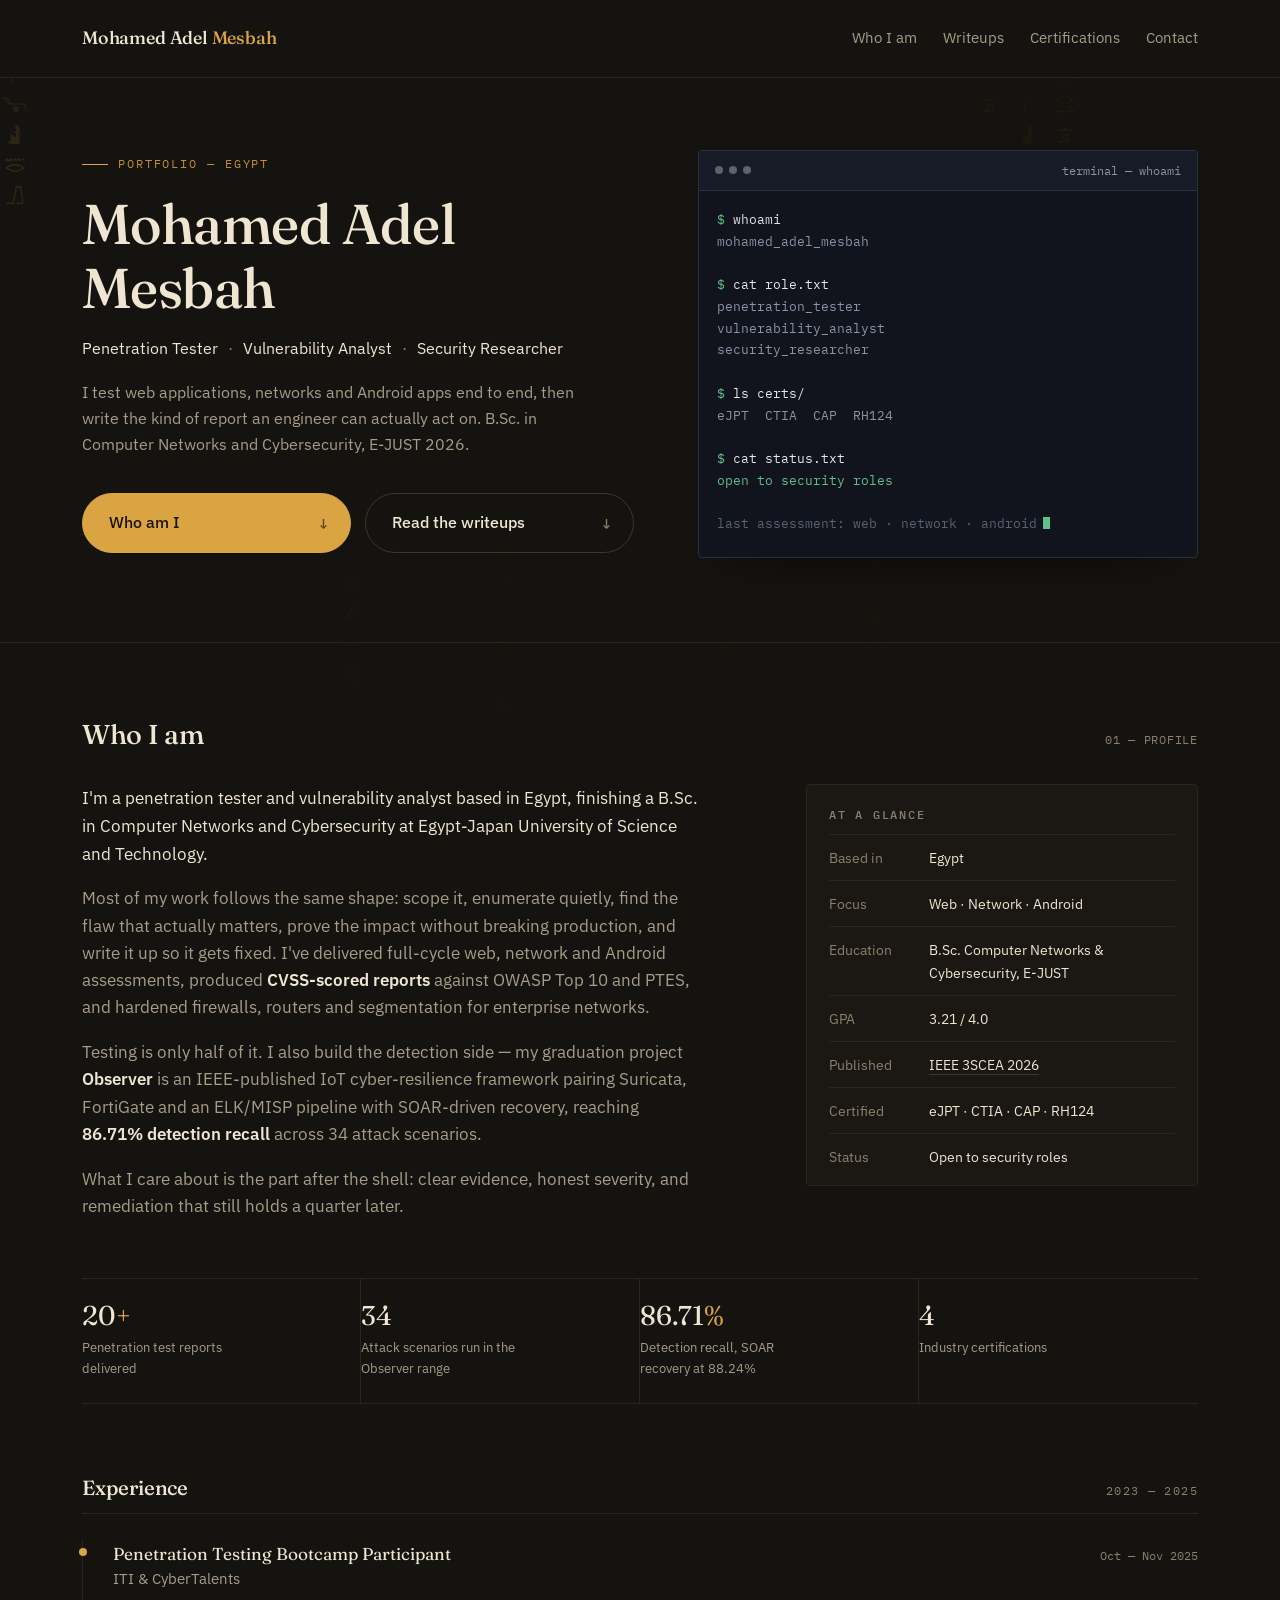
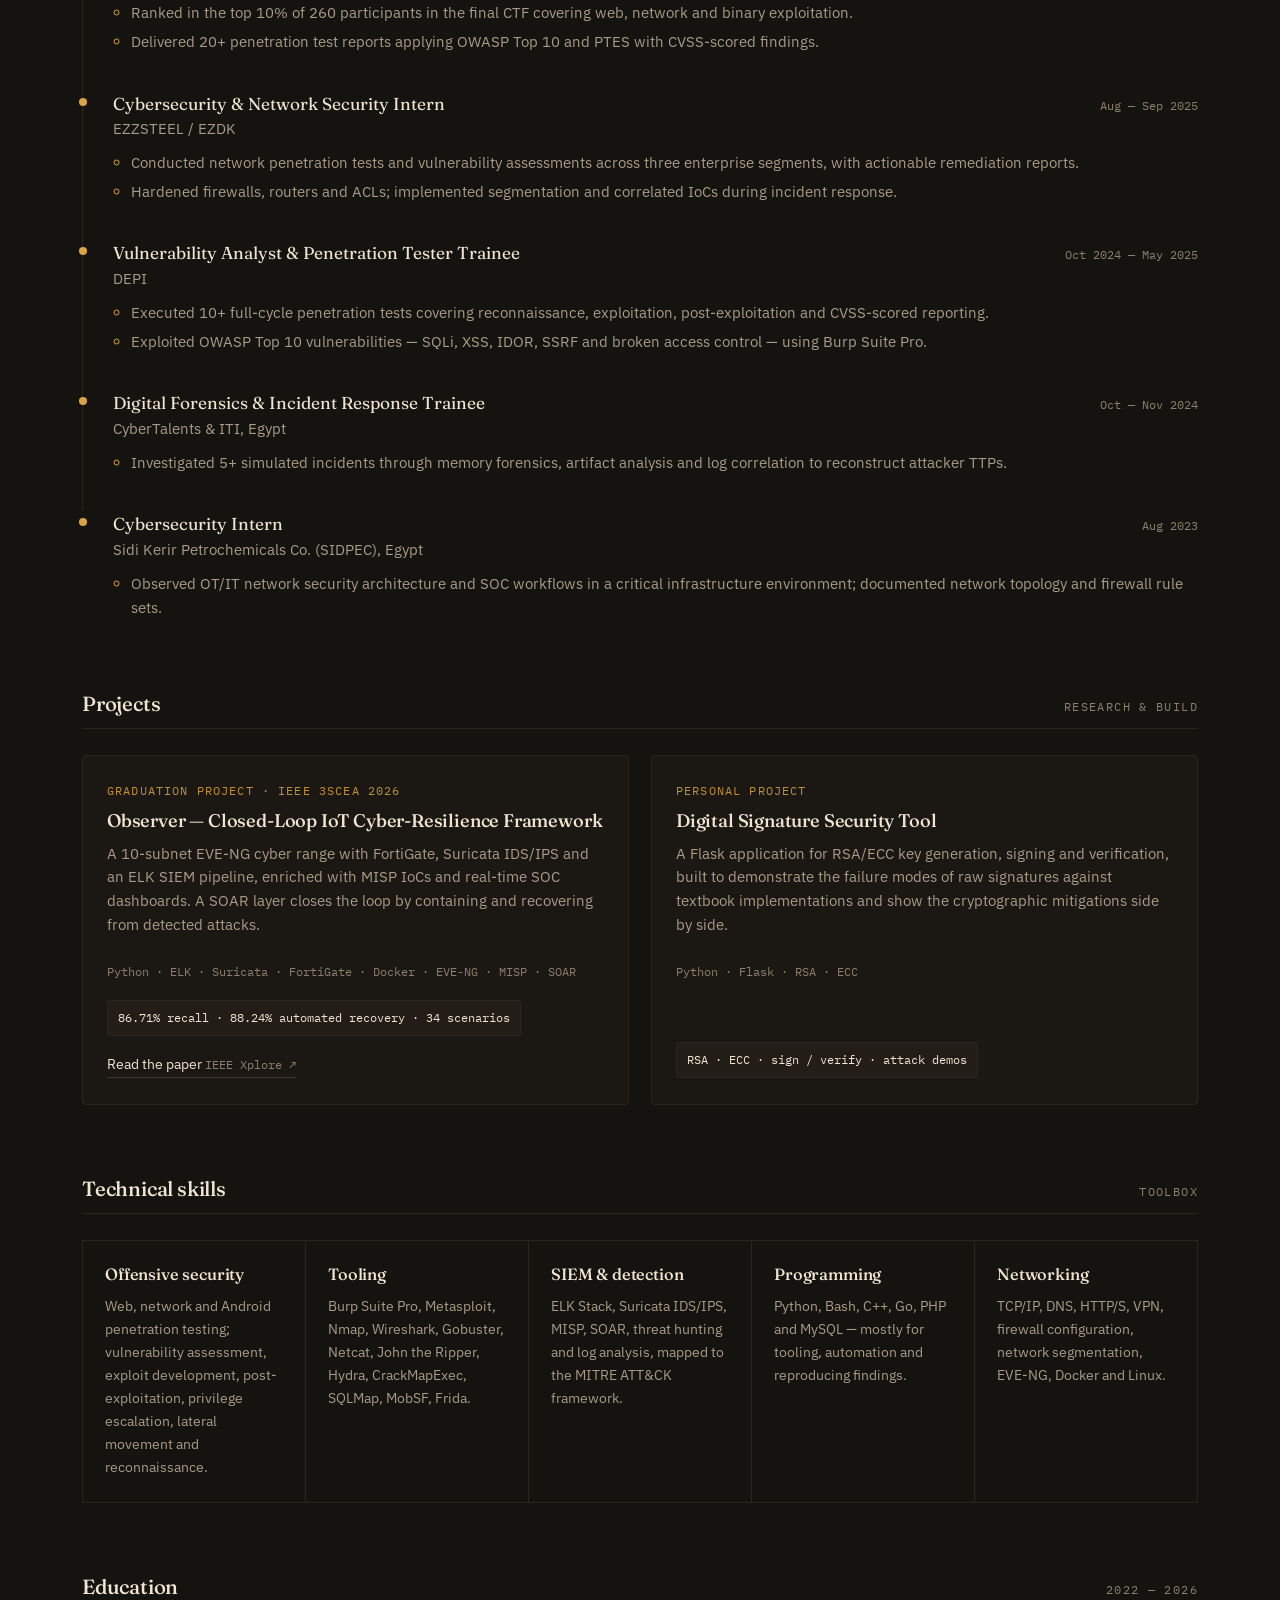
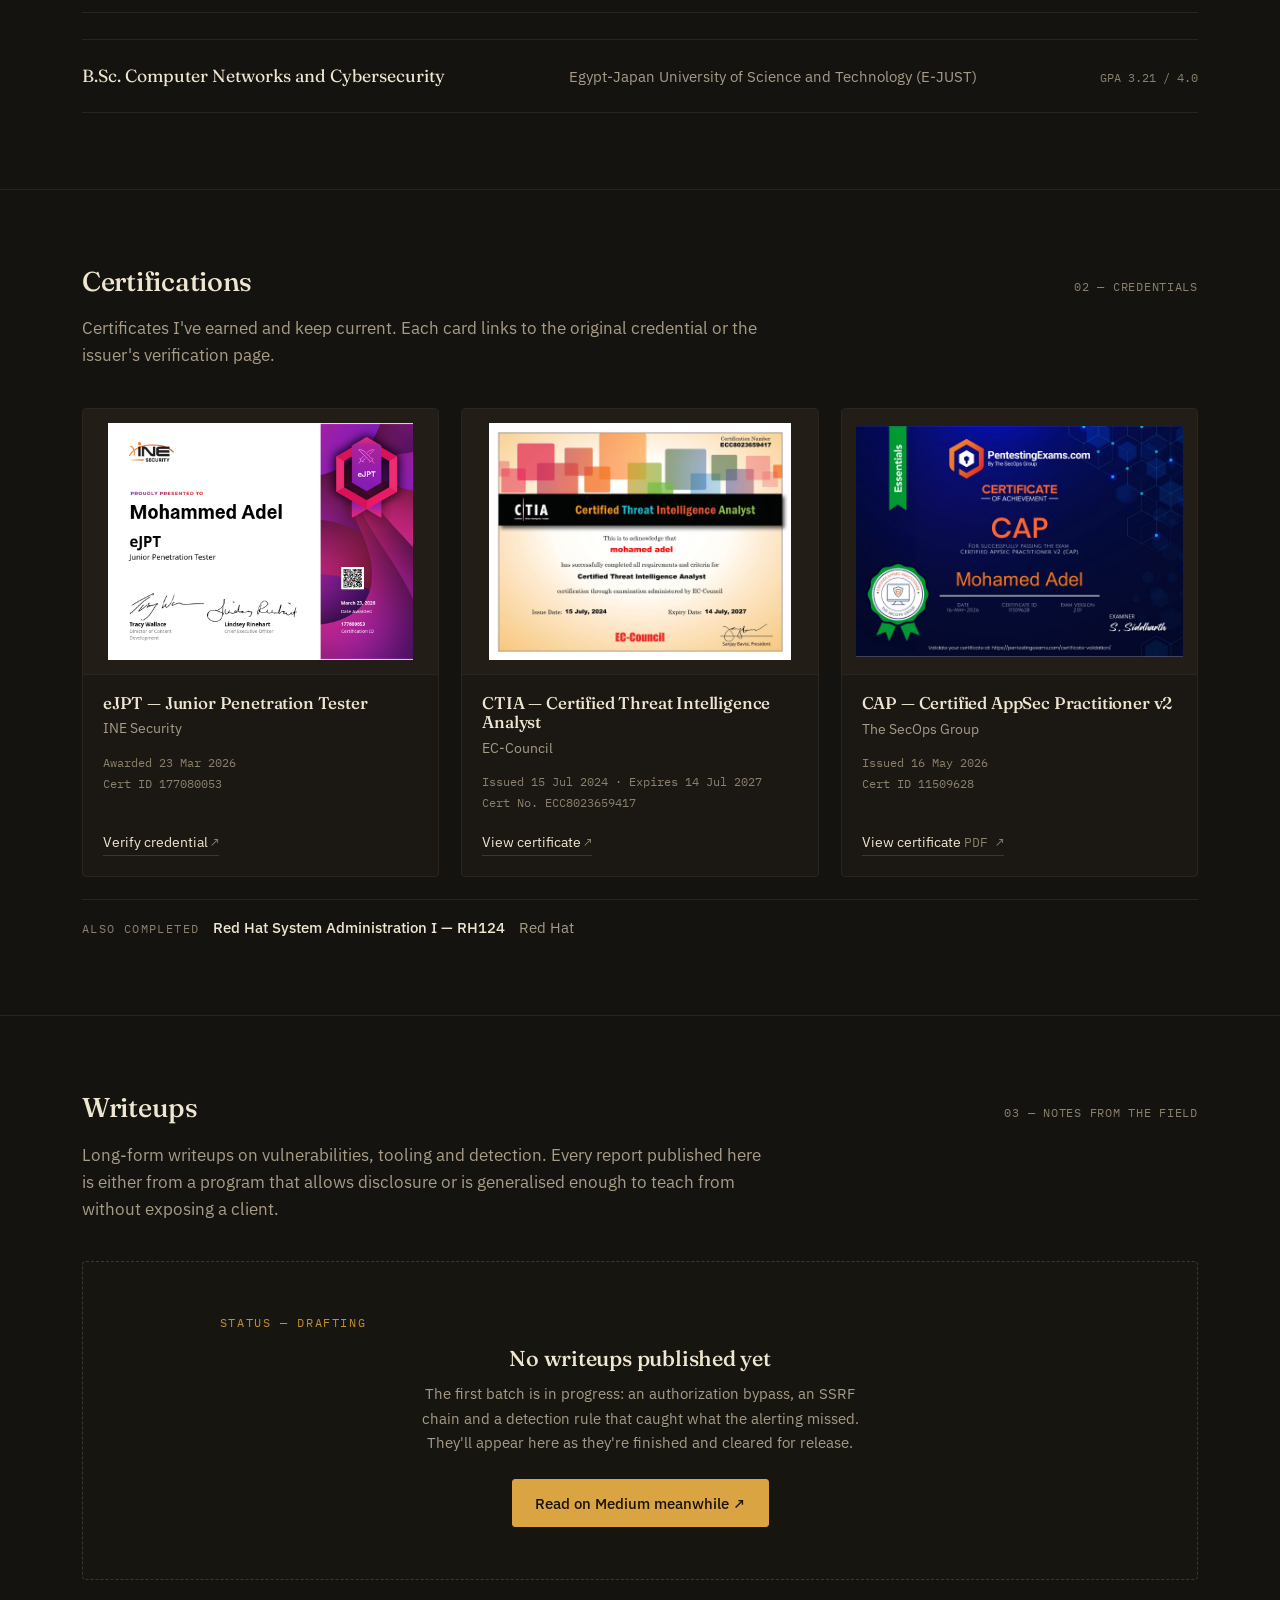
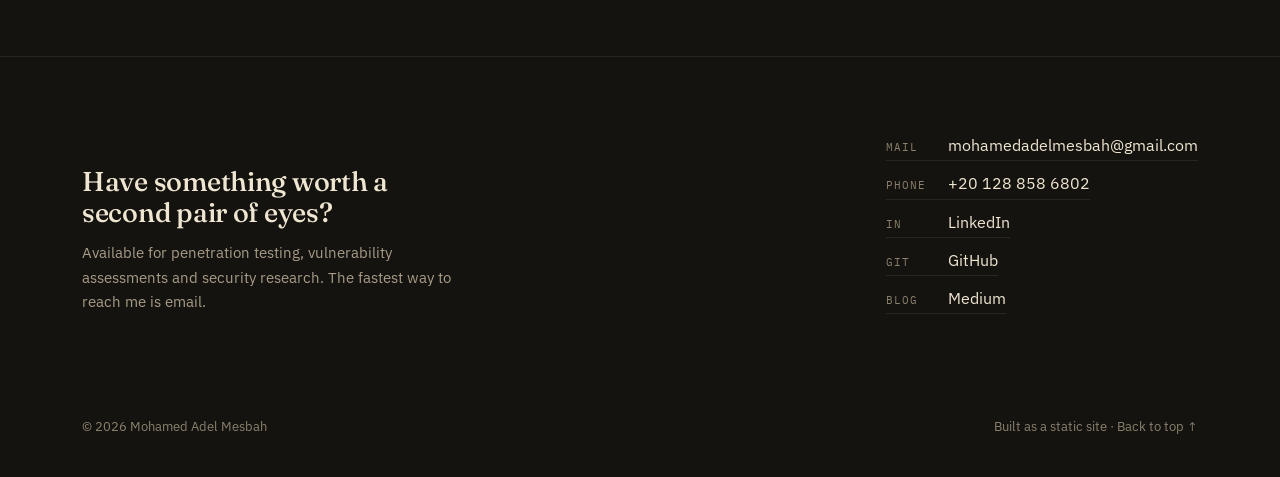
==== index.html @ aa02e03d "Switch site to the dark hieroglyph palette" ====
<!DOCTYPE html>
<html lang="en">
<head>
<meta charset="UTF-8">
<meta name="viewport" content="width=device-width, initial-scale=1.0">
<title>Mohamed Adel Mesbah — Penetration Tester &amp; Security Researcher</title>
<meta name="description" content="Mohamed Adel Mesbah — penetration tester, vulnerability analyst and security researcher. Web, network and Android security assessments, plus published writeups.">
<link rel="canonical" href="https://mohamed-adel-mohamed.github.io/">

<meta property="og:type" content="website">
<meta property="og:title" content="Mohamed Adel Mesbah — Penetration Tester &amp; Security Researcher">
<meta property="og:description" content="Full-cycle web, network and Android penetration testing. IEEE-published security research. eJPT, CTIA, CAP certified.">
<meta property="og:url" content="https://mohamed-adel-mohamed.github.io/">
<meta name="twitter:card" content="summary">
<meta name="theme-color" content="#15130f">

<link rel="icon" href="data:image/svg+xml,%3Csvg xmlns='http://www.w3.org/2000/svg' viewBox='0 0 64 64'%3E%3Crect width='64' height='64' rx='14' fill='%2311141c'/%3E%3Ctext x='32' y='45' font-family='Georgia,serif' font-size='34' fill='%23b5791a' text-anchor='middle'%3EM%3C/text%3E%3C/svg%3E">

<link rel="preconnect" href="https://fonts.googleapis.com">
<link rel="preconnect" href="https://fonts.gstatic.com" crossorigin>
<link href="https://fonts.googleapis.com/css2?family=Fraunces:ital,opsz,wght@0,9..144,400;0,9..144,500;0,9..144,600;1,9..144,500&family=IBM+Plex+Sans:wght@400;500;600&family=IBM+Plex+Mono:wght@400;500&display=swap" rel="stylesheet">
<style>
  :root{
    color-scheme:dark;
    --ink:#15130f;
    --panel:#1b1813;
    --panel-raised:#221e17;
    --line:#2a261f;
    --line-strong:#3d372c;
    --text:#efe6d2;
    --text-muted:#a79c88;
    --text-faint:#8a806d;
    --signal:#d9a441;
    --signal-dim:#c08f2e;
    --add:#5fbf8a;
    --remove:#d9706b;

    /* the terminal panel stays a slightly bluer "evidence" console */
    --code-bg:#11141c;
    --code-raised:#171b26;
    --code-line:#2a3041;
    --code-text:#e4e6ec;
    --code-muted:#8b93a7;
    --code-faint:#5b6273;
    --code-add:#5fbf8a;
    --code-remove:#d9706b;

    --maxw:1180px;
    --measure:68ch;

    /* hieroglyph rain — dark settings */
    --rain-color:#d9a441;
    --rain-opacity:.16;
  }

  *{box-sizing:border-box;}
  html{scroll-behavior:smooth;}
  body{
    margin:0;
    background:var(--ink);
    color:var(--text);
    font-family:'IBM Plex Sans', -apple-system, sans-serif;
    font-size:17px;
    line-height:1.6;
    -webkit-font-smoothing:antialiased;
  }

  h1,h2,h3,h4{
    font-family:'Fraunces', Georgia, serif;
    font-weight:500;
    line-height:1.15;
    margin:0;
    letter-spacing:-0.01em;
  }

  a{ color:inherit; text-decoration:none; }
  code, .mono{ font-family:'IBM Plex Mono', monospace; }

  ::selection{ background:var(--signal); color:#15130f; }

  :focus-visible{
    outline:2px solid var(--signal);
    outline-offset:3px;
    border-radius:2px;
  }

  .wrap{
    max-width:var(--maxw);
    margin:0 auto;
    padding:0 32px;
  }

  .skip{
    position:absolute; left:-9999px; top:0; z-index:100;
    background:var(--text); color:var(--ink);
    padding:10px 16px; border-radius:0 0 3px 0; font-size:.9rem;
  }
  .skip:focus{ left:0; }

  @media (max-width:640px){
    .wrap{ padding:0 20px; }
    body{ font-size:16px; }
  }

  /* ---------- hieroglyph rain ---------- */
  #hiero-rain{
    position:fixed;
    inset:0;
    width:100%;
    height:100%;
    z-index:0;
    pointer-events:none;
    opacity:var(--rain-opacity);
    /* quiet where the text sits, stronger toward the edges, soft fade top and bottom */
    -webkit-mask-image:
      linear-gradient(90deg,#000 0,rgba(0,0,0,.55) 12%,rgba(0,0,0,.12) 30%,rgba(0,0,0,.12) 70%,rgba(0,0,0,.55) 88%,#000 100%),
      linear-gradient(180deg,transparent 0,#000 14%,#000 86%,transparent 100%);
    -webkit-mask-composite:source-in;
    mask-composite:intersect;
    mask-image:
      linear-gradient(90deg,#000 0,rgba(0,0,0,.55) 12%,rgba(0,0,0,.12) 30%,rgba(0,0,0,.12) 70%,rgba(0,0,0,.55) 88%,#000 100%),
      linear-gradient(180deg,transparent 0,#000 14%,#000 86%,transparent 100%);
  }
  main, footer{ position:relative; z-index:1; }

  @media (max-width:720px){
    #hiero-rain{
      -webkit-mask-image:
        linear-gradient(90deg,#000 0,rgba(0,0,0,.5) 10%,rgba(0,0,0,.08) 24%,rgba(0,0,0,.08) 76%,rgba(0,0,0,.5) 90%,#000 100%),
        linear-gradient(180deg,transparent 0,#000 16%,#000 84%,transparent 100%);
      mask-image:
        linear-gradient(90deg,#000 0,rgba(0,0,0,.5) 10%,rgba(0,0,0,.08) 24%,rgba(0,0,0,.08) 76%,rgba(0,0,0,.5) 90%,#000 100%),
        linear-gradient(180deg,transparent 0,#000 16%,#000 84%,transparent 100%);
    }
  }

  /* ---------- header ---------- */
  header{
    padding:24px 0;
    border-bottom:1px solid var(--line);
    position:sticky;
    top:0;
    z-index:40;
    background:var(--ink);
  }
  header .wrap{
    display:flex;
    align-items:center;
    justify-content:space-between;
    gap:24px;
  }
  .wordmark{
    font-family:'Fraunces', serif;
    font-weight:500;
    font-size:1.12rem;
    letter-spacing:-0.01em;
  }
  .wordmark span{ color:var(--signal); }
  nav{ display:flex; gap:26px; }
  nav a{
    font-size:0.93rem;
    color:var(--text-muted);
    transition:color .15s ease;
  }
  nav a:hover{ color:var(--text); }

  .nav-toggle{ display:none; }
  @media (max-width:720px){
    nav{
      position:fixed; inset:0 0 0 auto; width:min(78vw,300px);
      background:var(--panel); border-left:1px solid var(--line);
      flex-direction:column; padding:88px 28px 28px;
      transform:translateX(100%); transition:transform .25s ease;
      z-index:20;
    }
    nav.open{ transform:translateX(0); }
    nav a{ font-size:1.05rem; color:var(--text); padding:10px 0; border-bottom:1px solid var(--line); }
    .nav-toggle{
      display:flex; flex-direction:column; gap:5px; width:26px; z-index:30;
      background:none; border:none; cursor:pointer; padding:8px;
    }
    .nav-toggle span{ height:2px; background:var(--text); border-radius:1px; }
  }

  /* ---------- hero ---------- */
  .hero{
    padding:72px 0 84px;
    border-bottom:1px solid var(--line);
    position:relative;
  }
  .hero .wrap{
    position:relative;
    z-index:1;
    display:grid;
    grid-template-columns:1.05fr .95fr;
    gap:64px;
    align-items:center;
  }
  @media (max-width:880px){
    .hero .wrap{ grid-template-columns:1fr; gap:48px; }
    .hero{ padding:48px 0 56px; }
  }

  .eyebrow{
    font-family:'IBM Plex Mono', monospace;
    font-size:0.74rem;
    letter-spacing:0.16em;
    text-transform:uppercase;
    color:var(--signal-dim);
    margin:0 0 18px;
    display:flex;
    align-items:center;
    gap:10px;
  }
  .eyebrow::before{
    content:"";
    width:26px; height:1px;
    background:var(--signal);
    display:inline-block;
  }

  .hero h1{
    font-size:clamp(2.3rem, 4.6vw, 3.5rem);
    max-width:15ch;
    margin-bottom:14px;
  }
  .hero .role{
    font-size:1.02rem;
    color:var(--text);
    margin:0 0 18px;
    max-width:62ch;
  }
  .hero .role span{ color:var(--text-faint); padding:0 6px; }
  .hero p.lede{
    color:var(--text-muted);
    font-size:1.02rem;
    max-width:50ch;
    margin:0;
  }

  /* ---------- the two big choices ---------- */
  .choices{
    display:grid;
    grid-template-columns:1fr 1fr;
    gap:14px;
    margin-top:36px;
    max-width:620px;
  }
  .pill{
    display:flex;
    align-items:center;
    justify-content:space-between;
    gap:14px;
    padding:16px 22px 16px 26px;
    border-radius:999px;
    border:1px solid var(--line-strong);
    background:transparent;
    font-size:1rem;
    font-weight:500;
    color:var(--text);
    transition:transform .18s ease, background .18s ease, border-color .18s ease, box-shadow .18s ease;
  }
  .pill .arrow{
    font-family:'IBM Plex Mono', monospace;
    font-size:0.95rem;
    color:var(--text-faint);
    transition:transform .18s ease, color .18s ease;
  }
  .pill:hover{
    transform:translateY(-2px);
    border-color:var(--text-faint);
    background:var(--panel);
    box-shadow:0 6px 18px -12px rgba(0,0,0,.65);
  }
  .pill:hover .arrow{ transform:translateX(3px); color:var(--text); }
  .pill-primary{
    background:var(--signal);
    border-color:var(--signal);
    color:#1a1203;
  }
  .pill-primary .arrow{ color:rgba(26,18,3,.65); }
  .pill-primary:hover{ background:#e3b45c; border-color:#e3b45c; }
  .pill-primary:hover .arrow{ color:#1a1203; }

  @media (max-width:560px){
    .choices{ grid-template-columns:1fr; }
    .pill{ padding:15px 20px 15px 24px; font-size:.97rem; }
  }

  /* ---------- request/response panel ---------- */
  .panel{
    background:var(--code-bg);
    border:1px solid var(--code-line);
    border-radius:4px;
    overflow:hidden;
    box-shadow:0 24px 48px -34px rgba(0,0,0,.75);
  }
  .panel-head{
    display:flex;
    align-items:center;
    justify-content:space-between;
    padding:10px 16px;
    border-bottom:1px solid var(--code-line);
    background:var(--code-raised);
  }
  .panel-head .dots{ display:flex; gap:6px; }
  .panel-head .dots i{
    width:8px; height:8px; border-radius:50%;
    background:var(--code-faint); display:block;
  }
  .panel-head .tag{
    font-family:'IBM Plex Mono', monospace;
    font-size:0.75rem;
    color:var(--code-muted);
  }
  .panel pre{
    margin:0;
    padding:18px 18px 22px;
    font-family:'IBM Plex Mono', monospace;
    font-size:0.8rem;
    line-height:1.7;
    overflow-x:auto;
    color:var(--code-muted);
  }
  .panel pre .hl{ color:var(--code-text); }
  .panel pre .add{ color:var(--code-add); }
  .panel pre .prompt{ color:var(--code-add); }
  .panel pre .muted{ color:var(--code-faint); }

  @media (prefers-reduced-motion:no-preference){
    .panel pre::after{
      content:"";
      display:inline-block;
      width:7px; height:12px;
      margin-left:6px;
      vertical-align:-1px;
      background:var(--code-add);
      animation:blink 1.2s steps(2,start) infinite;
    }
    @keyframes blink{ to{ opacity:0; } }
  }

  /* ---------- section shell ---------- */
  section{ padding:76px 0; border-bottom:1px solid var(--line); scroll-margin-top:76px; }
  section:last-of-type{ border-bottom:none; }
  .section-head{
    display:flex; align-items:baseline; justify-content:space-between;
    gap:20px; margin-bottom:34px; flex-wrap:wrap;
  }
  .section-head h2{ font-size:1.7rem; }
  .section-head .count{
    font-family:'IBM Plex Mono', monospace;
    color:var(--text-faint);
    font-size:0.78rem;
    letter-spacing:0.06em;
    text-transform:uppercase;
  }

  p.intro{
    color:var(--text-muted);
    max-width:var(--measure);
    margin:-16px 0 38px;
  }

  /* ---------- stats ---------- */
  .stats{
    display:grid;
    grid-template-columns:repeat(4,1fr);
    border-top:1px solid var(--line);
    border-bottom:1px solid var(--line);
    margin:40px 0 0;
  }
  .stat{
    padding:22px 20px 24px 0;
    border-right:1px solid var(--line);
  }
  .stat:last-child{ border-right:none; }
  .stat .n{
    display:block;
    font-family:'Fraunces', serif;
    font-size:1.7rem;
    line-height:1.1;
    color:var(--text);
  }
  .stat .n em{ font-style:normal; color:var(--signal); }
  .stat .l{
    display:block;
    margin-top:6px;
    font-size:0.82rem;
    color:var(--text-muted);
    max-width:20ch;
  }
  @media (max-width:760px){
    .stats{ grid-template-columns:1fr 1fr; }
    .stat{ padding-right:16px; }
    .stat:nth-child(2){ border-right:none; }
    .stat:nth-child(1), .stat:nth-child(2){ border-bottom:1px solid var(--line); }
  }

  /* ---------- about ---------- */
  .about-grid{
    display:grid;
    grid-template-columns:1.45fr .85fr;
    gap:56px;
    align-items:start;
  }
  @media (max-width:900px){
    .about-grid{ grid-template-columns:1fr; gap:40px; }
  }
  .prose p{
    color:var(--text-muted);
    margin:0 0 18px;
    max-width:62ch;
  }
  .prose p:first-child{
    color:var(--text);
    font-size:1.08rem;
  }
  .prose strong{ color:var(--text); font-weight:600; }

  .facts{
    background:var(--panel);
    border:1px solid var(--line);
    border-radius:4px;
    padding:6px 22px;
  }
  .facts h3{
    font-size:0.78rem;
    font-family:'IBM Plex Mono', monospace;
    letter-spacing:0.14em;
    text-transform:uppercase;
    color:var(--text-faint);
    padding:16px 0 12px;
    border-bottom:1px solid var(--line);
  }
  .facts dl{ margin:0; }
  .facts .row{
    display:grid;
    grid-template-columns:88px 1fr;
    gap:12px;
    padding:11px 0;
    border-bottom:1px solid var(--line);
    font-size:0.9rem;
  }
  .facts .row:last-child{ border-bottom:none; }
  .facts dt{ color:var(--text-faint); }
  .facts dd{ margin:0; color:var(--text); }
  .facts dd a{
    border-bottom:1px solid var(--line-strong);
    transition:color .15s ease, border-color .15s ease;
  }
  .facts dd a:hover{ color:var(--signal-dim); border-color:var(--signal); }

  /* ---------- experience timeline ---------- */
  .block{ margin-top:72px; }
  .block-head{
    display:flex; align-items:baseline; justify-content:space-between;
    gap:16px; margin-bottom:26px; padding-bottom:12px;
    border-bottom:1px solid var(--line);
  }
  .block-head h3{ font-size:1.28rem; }
  .block-head .k{
    font-family:'IBM Plex Mono', monospace;
    font-size:0.72rem;
    letter-spacing:0.12em;
    text-transform:uppercase;
    color:var(--text-faint);
  }

  .timeline{ list-style:none; margin:0; padding:0; }
  .timeline > li{
    position:relative;
    padding:0 0 30px 30px;
    border-left:1px solid var(--line);
  }
  .timeline > li::before{
    content:"";
    position:absolute;
    left:-4.5px; top:8px;
    width:8px; height:8px;
    border-radius:50%;
    background:var(--signal);
  }
  .timeline > li:last-child{ padding-bottom:0; border-left-color:transparent; }

  .job-top{
    display:flex; flex-wrap:wrap; align-items:baseline;
    justify-content:space-between; gap:4px 18px;
  }
  .job-role{
    font-family:'Fraunces', serif;
    font-size:1.08rem;
    color:var(--text);
  }
  .job-org{ color:var(--text-muted); font-size:0.94rem; }
  .job-date{
    font-family:'IBM Plex Mono', monospace;
    font-size:0.76rem;
    color:var(--text-faint);
    white-space:nowrap;
  }
  .job ul{
    margin:10px 0 0;
    padding-left:18px;
    color:var(--text-muted);
    font-size:0.94rem;
  }
  .job ul li{ margin-bottom:5px; }
  .job ul li::marker{ color:var(--signal); }

  /* ---------- projects ---------- */
  .projects{
    display:grid;
    grid-template-columns:1fr 1fr;
    gap:22px;
  }
  @media (max-width:800px){ .projects{ grid-template-columns:1fr; } }
  .project{
    background:var(--panel);
    border:1px solid var(--line);
    border-radius:4px;
    padding:26px 24px;
    display:flex;
    flex-direction:column;
    transition:border-color .18s ease, transform .18s ease;
  }
  .project:hover{ border-color:var(--line-strong); transform:translateY(-2px); }
  .project .kicker{
    font-family:'IBM Plex Mono', monospace;
    font-size:0.72rem;
    letter-spacing:0.1em;
    text-transform:uppercase;
    color:var(--signal-dim);
    margin-bottom:10px;
  }
  .project h4{ font-size:1.14rem; margin-bottom:10px; }
  .project p{ color:var(--text-muted); font-size:0.93rem; margin:0 0 14px; }
  .project .metric{
    font-family:'IBM Plex Mono', monospace;
    font-size:0.78rem;
    color:var(--text);
    background:var(--panel-raised);
    border:1px solid var(--line);
    border-radius:2px;
    padding:7px 10px;
    align-self:flex-start;
  }
  .project .stack{
    font-family:'IBM Plex Mono', monospace;
    font-size:0.74rem;
    color:var(--text-faint);
    margin-top:12px;
  }
  .project-foot{
    margin-top:auto;
    padding-top:18px;
    display:flex;
    flex-direction:column;
    align-items:flex-start;
  }
  .project-link{
    align-self:flex-start;
    margin-top:16px;
    font-size:0.9rem;
    color:var(--text);
    border-bottom:1px solid var(--line-strong);
    padding-bottom:2px;
    transition:color .15s ease, border-color .15s ease;
  }
  .project-link .mono{ font-size:0.78rem; color:var(--text-faint); }
  .project-link:hover{ color:var(--signal-dim); border-color:var(--signal); }

  /* ---------- skills ---------- */
  .focus-grid{
    display:grid;
    grid-template-columns:repeat(auto-fit,minmax(220px,1fr));
    gap:1px;
    background:var(--line);
    border:1px solid var(--line);
  }
  .focus-item{
    background:var(--ink);
    padding:24px 22px;
  }
  .focus-item h4{
    font-size:1.02rem;
    margin-bottom:10px;
  }
  .focus-item p{
    color:var(--text-muted);
    font-size:0.9rem;
    margin:0;
  }

  /* ---------- education strip ---------- */
  .edu{
    display:flex;
    flex-wrap:wrap;
    align-items:baseline;
    justify-content:space-between;
    gap:8px 24px;
    padding:22px 0;
    border-top:1px solid var(--line);
    border-bottom:1px solid var(--line);
  }
  .edu .deg{ font-family:'Fraunces', serif; font-size:1.1rem; }
  .edu .school{ color:var(--text-muted); font-size:0.95rem; }
  .edu .meta{
    font-family:'IBM Plex Mono', monospace;
    font-size:0.78rem;
    color:var(--text-faint);
  }

  /* ---------- certifications ---------- */
  .cert-grid{
    display:grid;
    grid-template-columns:repeat(auto-fit,minmax(268px,1fr));
    gap:22px;
  }
  .cert{
    display:flex;
    flex-direction:column;
    background:var(--panel);
    border:1px solid var(--line);
    border-radius:4px;
    overflow:hidden;
    transition:border-color .18s ease, transform .18s ease, box-shadow .18s ease;
  }
  .cert:hover{
    border-color:var(--line-strong);
    transform:translateY(-2px);
    box-shadow:0 18px 30px -26px rgba(0,0,0,.65);
  }
  .cert .thumb{
    display:block;
    background:var(--panel-raised);
    border-bottom:1px solid var(--line);
    padding:14px;
    aspect-ratio:4/3;
    overflow:hidden;
  }
  .cert .thumb img{
    width:100%;
    height:100%;
    object-fit:contain;
    display:block;
    transition:transform .35s ease;
  }
  .cert:hover .thumb img{ transform:scale(1.015); }
  .cert .body{
    padding:18px 20px 20px;
    display:flex;
    flex-direction:column;
    flex:1;
  }
  .cert h4{ font-size:1.06rem; margin-bottom:4px; }
  .cert .issuer{ color:var(--text-muted); font-size:0.9rem; }
  .cert .cert-meta{
    font-family:'IBM Plex Mono', monospace;
    font-size:0.74rem;
    color:var(--text-faint);
    margin:12px 0 16px;
    line-height:1.8;
  }
  .cert .cert-link{
    margin-top:auto;
    align-self:flex-start;
    font-size:0.9rem;
    color:var(--text);
    border-bottom:1px solid var(--line-strong);
    padding-bottom:2px;
    transition:color .15s ease, border-color .15s ease;
  }
  .cert .cert-link:hover{ color:var(--signal-dim); border-color:var(--signal); }
  .cert .cert-link .mono{ color:var(--text-faint); font-size:.82rem; }

  .also{
    display:flex;
    flex-wrap:wrap;
    align-items:baseline;
    gap:6px 14px;
    margin-top:22px;
    padding:16px 0 0;
    border-top:1px solid var(--line);
    color:var(--text-muted);
    font-size:0.92rem;
  }
  .also .k{
    font-family:'IBM Plex Mono', monospace;
    font-size:0.72rem;
    letter-spacing:0.12em;
    text-transform:uppercase;
    color:var(--text-faint);
  }
  .also strong{ color:var(--text); font-weight:500; }

  /* ---------- writeups ---------- */
  .empty{
    border:1px dashed var(--line-strong);
    border-radius:4px;
    padding:52px 28px;
    text-align:center;
    background:rgba(27,24,19,.5);
  }
  .empty .kicker{
    font-family:'IBM Plex Mono', monospace;
    font-size:0.72rem;
    letter-spacing:0.14em;
    text-transform:uppercase;
    color:var(--signal-dim);
    margin:0 0 14px;
  }
  .empty h3{ font-size:1.35rem; margin-bottom:10px; }
  .empty p{
    color:var(--text-muted);
    max-width:52ch;
    margin:0 auto 24px;
    font-size:0.96rem;
  }

  .btn{
    display:inline-block;
    padding:11px 22px;
    border-radius:3px;
    font-size:0.95rem;
    font-weight:500;
    border:1px solid var(--line);
    transition:border-color .15s ease, background .15s ease, color .15s ease;
  }
  .btn-primary{
    background:var(--signal);
    color:#1a1203;
    border-color:var(--signal);
  }
  .btn-primary:hover{ background:#e3b45c; border-color:#e3b45c; }
  .btn-ghost:hover{ border-color:var(--line-strong); background:var(--panel); }

  /* ---------- contact / footer ---------- */
  .contact .wrap{
    display:flex;
    flex-wrap:wrap;
    justify-content:space-between;
    align-items:flex-end;
    gap:36px;
  }
  .contact h2{ font-size:1.7rem; max-width:18ch; }
  .contact p{
    color:var(--text-muted);
    max-width:44ch;
    margin:12px 0 0;
    font-size:0.96rem;
  }
  .contact-links{
    display:flex; flex-direction:column; gap:10px; align-items:flex-start;
    font-size:0.98rem;
  }
  .contact-links a{
    display:inline-flex;
    align-items:baseline;
    gap:10px;
    border-bottom:1px solid var(--line);
    padding-bottom:2px;
    transition:border-color .15s ease, color .15s ease;
  }
  .contact-links a .mono{
    font-size:0.68rem;
    letter-spacing:0.1em;
    text-transform:uppercase;
    color:var(--text-faint);
    min-width:52px;
  }
  .contact-links a:hover{ border-color:var(--signal); color:var(--signal-dim); }

  footer{
    padding:26px 0 40px;
  }
  footer .wrap{
    display:flex; justify-content:space-between; align-items:center;
    color:var(--text-faint); font-size:0.82rem; flex-wrap:wrap; gap:10px;
  }
  footer a:hover{ color:var(--text-muted); }
</style>
</head>
<body>

<canvas id="hiero-rain" aria-hidden="true"></canvas>

<a class="skip" href="#main">Skip to content</a>

<header>
  <div class="wrap">
    <a href="#top" class="wordmark">Mohamed Adel <span>Mesbah</span></a>
    <nav id="nav">
      <a href="#about">Who I am</a>
      <a href="#writeups">Writeups</a>
      <a href="#certs">Certifications</a>
      <a href="#contact">Contact</a>
    </nav>
    <button class="nav-toggle" id="navToggle" aria-label="Toggle menu" aria-expanded="false" aria-controls="nav">
      <span></span><span></span><span></span>
    </button>
  </div>
</header>

<main id="main">

  <section class="hero" id="top">
    <div class="wrap">
      <div>
        <p class="eyebrow">Portfolio — Egypt</p>
        <h1>Mohamed Adel Mesbah</h1>
        <p class="role">Penetration Tester <span>·</span> Vulnerability Analyst <span>·</span> Security Researcher</p>
        <p class="lede">I test web applications, networks and Android apps end to end, then write the kind of report an engineer can actually act on. B.Sc. in Computer Networks and Cybersecurity, E-JUST 2026.</p>

        <div class="choices">
          <a class="pill pill-primary" href="#about">
            <span>Who am I</span>
            <span class="arrow" aria-hidden="true">↓</span>
          </a>
          <a class="pill" href="#writeups">
            <span>Read the writeups</span>
            <span class="arrow" aria-hidden="true">↓</span>
          </a>
        </div>
      </div>

      <div class="panel" aria-hidden="true">
        <div class="panel-head">
          <div class="dots"><i></i><i></i><i></i></div>
          <span class="tag">terminal — whoami</span>
        </div>
        <pre><span class="prompt">$</span> <span class="hl">whoami</span>
mohamed_adel_mesbah

<span class="prompt">$</span> <span class="hl">cat role.txt</span>
penetration_tester
vulnerability_analyst
security_researcher

<span class="prompt">$</span> <span class="hl">ls certs/</span>
eJPT  CTIA  CAP  RH124

<span class="prompt">$</span> <span class="hl">cat status.txt</span>
<span class="add">open to security roles</span>

<span class="muted">last assessment: web · network · android</span></pre>
      </div>
    </div>
  </section>

  <section id="about">
    <div class="wrap">
      <div class="section-head">
        <h2>Who I am</h2>
        <span class="count">01 — profile</span>
      </div>

      <div class="about-grid">
        <div class="prose">
          <p>I'm a penetration tester and vulnerability analyst based in Egypt, finishing a B.Sc. in Computer Networks and Cybersecurity at Egypt-Japan University of Science and Technology.</p>
          <p>Most of my work follows the same shape: scope it, enumerate quietly, find the flaw that actually matters, prove the impact without breaking production, and write it up so it gets fixed. I've delivered full-cycle web, network and Android assessments, produced <strong>CVSS-scored reports</strong> against OWASP Top 10 and PTES, and hardened firewalls, routers and segmentation for enterprise networks.</p>
          <p>Testing is only half of it. I also build the detection side — my graduation project <strong>Observer</strong> is an IEEE-published IoT cyber-resilience framework pairing Suricata, FortiGate and an ELK/MISP pipeline with SOAR-driven recovery, reaching <strong>86.71% detection recall</strong> across 34 attack scenarios.</p>
          <p>What I care about is the part after the shell: clear evidence, honest severity, and remediation that still holds a quarter later.</p>
        </div>

        <aside class="facts" aria-label="At a glance">
          <h3>At a glance</h3>
          <dl>
            <div class="row"><dt>Based in</dt><dd>Egypt</dd></div>
            <div class="row"><dt>Focus</dt><dd>Web · Network · Android</dd></div>
            <div class="row"><dt>Education</dt><dd>B.Sc. Computer Networks &amp; Cybersecurity, E-JUST</dd></div>
            <div class="row"><dt>GPA</dt><dd>3.21 / 4.0</dd></div>
            <div class="row"><dt>Published</dt><dd><a href="https://ieeexplore.ieee.org/document/11602931" target="_blank" rel="noopener">IEEE 3SCEA 2026</a></dd></div>
            <div class="row"><dt>Certified</dt><dd>eJPT · CTIA · CAP · RH124</dd></div>
            <div class="row"><dt>Status</dt><dd>Open to security roles</dd></div>
          </dl>
        </aside>
      </div>

      <div class="stats">
        <div class="stat">
          <span class="n">20<em>+</em></span>
          <span class="l">Penetration test reports delivered</span>
        </div>
        <div class="stat">
          <span class="n">34</span>
          <span class="l">Attack scenarios run in the Observer range</span>
        </div>
        <div class="stat">
          <span class="n">86.71<em>%</em></span>
          <span class="l">Detection recall, SOAR recovery at 88.24%</span>
        </div>
        <div class="stat">
          <span class="n">4</span>
          <span class="l">Industry certifications</span>
        </div>
      </div>

      <!-- experience -->
      <div class="block" id="experience">
        <div class="block-head">
          <h3>Experience</h3>
          <span class="k">2023 — 2025</span>
        </div>

        <ol class="timeline">
          <li class="job">
            <div class="job-top">
              <span class="job-role">Penetration Testing Bootcamp Participant</span>
              <span class="job-date">Oct — Nov 2025</span>
            </div>
            <div class="job-org">ITI &amp; CyberTalents</div>
            <ul>
              <li>Ranked in the top 10% of 260 participants in the final CTF covering web, network and binary exploitation.</li>
              <li>Delivered 20+ penetration test reports applying OWASP Top 10 and PTES with CVSS-scored findings.</li>
            </ul>
          </li>

          <li class="job">
            <div class="job-top">
              <span class="job-role">Cybersecurity &amp; Network Security Intern</span>
              <span class="job-date">Aug — Sep 2025</span>
            </div>
            <div class="job-org">EZZSTEEL / EZDK</div>
            <ul>
              <li>Conducted network penetration tests and vulnerability assessments across three enterprise segments, with actionable remediation reports.</li>
              <li>Hardened firewalls, routers and ACLs; implemented segmentation and correlated IoCs during incident response.</li>
            </ul>
          </li>

          <li class="job">
            <div class="job-top">
              <span class="job-role">Vulnerability Analyst &amp; Penetration Tester Trainee</span>
              <span class="job-date">Oct 2024 — May 2025</span>
            </div>
            <div class="job-org">DEPI</div>
            <ul>
              <li>Executed 10+ full-cycle penetration tests covering reconnaissance, exploitation, post-exploitation and CVSS-scored reporting.</li>
              <li>Exploited OWASP Top 10 vulnerabilities — SQLi, XSS, IDOR, SSRF and broken access control — using Burp Suite Pro.</li>
            </ul>
          </li>

          <li class="job">
            <div class="job-top">
              <span class="job-role">Digital Forensics &amp; Incident Response Trainee</span>
              <span class="job-date">Oct — Nov 2024</span>
            </div>
            <div class="job-org">CyberTalents &amp; ITI, Egypt</div>
            <ul>
              <li>Investigated 5+ simulated incidents through memory forensics, artifact analysis and log correlation to reconstruct attacker TTPs.</li>
            </ul>
          </li>

          <li class="job">
            <div class="job-top">
              <span class="job-role">Cybersecurity Intern</span>
              <span class="job-date">Aug 2023</span>
            </div>
            <div class="job-org">Sidi Kerir Petrochemicals Co. (SIDPEC), Egypt</div>
            <ul>
              <li>Observed OT/IT network security architecture and SOC workflows in a critical infrastructure environment; documented network topology and firewall rule sets.</li>
            </ul>
          </li>
        </ol>
      </div>

      <!-- projects -->
      <div class="block" id="projects">
        <div class="block-head">
          <h3>Projects</h3>
          <span class="k">research &amp; build</span>
        </div>

        <div class="projects">
          <article class="project">
            <p class="kicker">Graduation project · IEEE 3SCEA 2026</p>
            <h4>Observer — Closed-Loop IoT Cyber-Resilience Framework</h4>
            <p>A 10-subnet EVE-NG cyber range with FortiGate, Suricata IDS/IPS and an ELK SIEM pipeline, enriched with MISP IoCs and real-time SOC dashboards. A SOAR layer closes the loop by containing and recovering from detected attacks.</p>
            <span class="stack">Python · ELK · Suricata · FortiGate · Docker · EVE-NG · MISP · SOAR</span>
            <div class="project-foot">
              <span class="metric">86.71% recall · 88.24% automated recovery · 34 scenarios</span>
              <a class="project-link" href="https://ieeexplore.ieee.org/document/11602931" target="_blank" rel="noopener">Read the paper <span class="mono">IEEE Xplore ↗</span></a>
            </div>
          </article>

          <article class="project">
            <p class="kicker">Personal project</p>
            <h4>Digital Signature Security Tool</h4>
            <p>A Flask application for RSA/ECC key generation, signing and verification, built to demonstrate the failure modes of raw signatures against textbook implementations and show the cryptographic mitigations side by side.</p>
            <span class="stack">Python · Flask · RSA · ECC</span>
            <div class="project-foot">
              <span class="metric">RSA · ECC · sign / verify · attack demos</span>
            </div>
          </article>
        </div>
      </div>

      <!-- skills -->
      <div class="block" id="skills">
        <div class="block-head">
          <h3>Technical skills</h3>
          <span class="k">toolbox</span>
        </div>

        <div class="focus-grid">
          <div class="focus-item">
            <h4>Offensive security</h4>
            <p>Web, network and Android penetration testing; vulnerability assessment, exploit development, post-exploitation, privilege escalation, lateral movement and reconnaissance.</p>
          </div>
          <div class="focus-item">
            <h4>Tooling</h4>
            <p>Burp Suite Pro, Metasploit, Nmap, Wireshark, Gobuster, Netcat, John the Ripper, Hydra, CrackMapExec, SQLMap, MobSF, Frida.</p>
          </div>
          <div class="focus-item">
            <h4>SIEM &amp; detection</h4>
            <p>ELK Stack, Suricata IDS/IPS, MISP, SOAR, threat hunting and log analysis, mapped to the MITRE ATT&amp;CK framework.</p>
          </div>
          <div class="focus-item">
            <h4>Programming</h4>
            <p>Python, Bash, C++, Go, PHP and MySQL — mostly for tooling, automation and reproducing findings.</p>
          </div>
          <div class="focus-item">
            <h4>Networking</h4>
            <p>TCP/IP, DNS, HTTP/S, VPN, firewall configuration, network segmentation, EVE-NG, Docker and Linux.</p>
          </div>
        </div>
      </div>

      <!-- education -->
      <div class="block" id="education">
        <div class="block-head">
          <h3>Education</h3>
          <span class="k">2022 — 2026</span>
        </div>
        <div class="edu">
          <span class="deg">B.Sc. Computer Networks and Cybersecurity</span>
          <span class="school">Egypt-Japan University of Science and Technology (E-JUST)</span>
          <span class="meta">GPA 3.21 / 4.0</span>
        </div>
      </div>
    </div>
  </section>

  <section id="certs">
    <div class="wrap">
      <div class="section-head">
        <h2>Certifications</h2>
        <span class="count">02 — credentials</span>
      </div>
      <p class="intro">Certificates I've earned and keep current. Each card links to the original credential or the issuer's verification page.</p>

      <div class="cert-grid">
        <article class="cert">
          <a class="thumb" href="photos/EJPT.png" target="_blank" rel="noopener" aria-label="Open the eJPT certificate image">
            <img src="photos/EJPT.png" alt="eJPT certificate awarded to Mohamed Adel by INE Security" loading="lazy" width="480" height="360">
          </a>
          <div class="body">
            <h4>eJPT — Junior Penetration Tester</h4>
            <span class="issuer">INE Security</span>
            <span class="cert-meta">Awarded 23 Mar 2026<br>Cert ID 177080053</span>
            <a class="cert-link" href="https://certs.ine.com/5a180e47-f2c7-4ef9-8e17-ff1805d2c19f" target="_blank" rel="noopener">Verify credential <span class="mono">↗</span></a>
          </div>
        </article>

        <article class="cert">
          <a class="thumb" href="photos/CTIA.jpeg" target="_blank" rel="noopener" aria-label="Open the CTIA certificate image">
            <img src="photos/CTIA.jpeg" alt="CTIA certificate awarded to Mohamed Adel by EC-Council" loading="lazy" width="480" height="360">
          </a>
          <div class="body">
            <h4>CTIA — Certified Threat Intelligence Analyst</h4>
            <span class="issuer">EC-Council</span>
            <span class="cert-meta">Issued 15 Jul 2024 · Expires 14 Jul 2027<br>Cert No. ECC8023659417</span>
            <a class="cert-link" href="https://candidate.speedexam.net/certificate.aspx?SSTATE=am4131EniU8ntjp4bO5mXXRWQ6R4t58yfA4h56ePPPGsJp7s98iG72rQ5Tlx922+ial7kOZNtsGrljtqAuTdjBC4OTEuEd5IFVoZq9dd+Ww=" target="_blank" rel="noopener">View certificate <span class="mono">↗</span></a>
          </div>
        </article>

        <article class="cert">
          <a class="thumb" href="photos/CAP-certificate.png" target="_blank" rel="noopener" aria-label="Open the CAP certificate image">
            <img src="photos/CAP-certificate.png" alt="CAP certificate awarded to Mohamed Adel by The SecOps Group" loading="lazy" width="480" height="360">
          </a>
          <div class="body">
            <h4>CAP — Certified AppSec Practitioner v2</h4>
            <span class="issuer">The SecOps Group</span>
            <span class="cert-meta">Issued 16 May 2026<br>Cert ID 11509628</span>
            <a class="cert-link" href="photos/MohamedAdel-CertifiedAppSecPractitionerv2%28CAP%29.pdf" target="_blank" rel="noopener">View certificate <span class="mono">PDF ↗</span></a>
          </div>
        </article>
      </div>

      <div class="also">
        <span class="k">Also completed</span>
        <strong>Red Hat System Administration I — RH124</strong>
        <span>Red Hat</span>
      </div>
    </div>
  </section>

  <section id="writeups">
    <div class="wrap">
      <div class="section-head">
        <h2>Writeups</h2>
        <span class="count">03 — notes from the field</span>
      </div>
      <p class="intro">Long-form writeups on vulnerabilities, tooling and detection. Every report published here is either from a program that allows disclosure or is generalised enough to teach from without exposing a client.</p>

      <div class="empty">
        <p class="kicker">Status — drafting</p>
        <h3>No writeups published yet</h3>
        <p>The first batch is in progress: an authorization bypass, an SSRF chain and a detection rule that caught what the alerting missed. They'll appear here as they're finished and cleared for release.</p>
        <a class="btn btn-primary" href="https://medium.com/@Mohamed3adel" target="_blank" rel="noopener">Read on Medium meanwhile ↗</a>
      </div>
    </div>
  </section>

  <section class="contact" id="contact">
    <div class="wrap">
      <div>
        <h2>Have something worth a second pair of eyes?</h2>
        <p>Available for penetration testing, vulnerability assessments and security research. The fastest way to reach me is email.</p>
      </div>
      <div class="contact-links">
        <a href="mailto:mohamedadelmesbah@gmail.com"><span class="mono">mail</span> mohamedadelmesbah@gmail.com</a>
        <a href="tel:+201288586802"><span class="mono">phone</span> +20 128 858 6802</a>
        <a href="https://www.linkedin.com/in/mohamed-adel-259604277/" target="_blank" rel="noopener"><span class="mono">in</span> LinkedIn</a>
        <a href="https://github.com/Mohamed-Adel-Mohamed" target="_blank" rel="noopener"><span class="mono">git</span> GitHub</a>
        <a href="https://medium.com/@Mohamed3adel" target="_blank" rel="noopener"><span class="mono">blog</span> Medium</a>
      </div>
    </div>
  </section>

</main>

<footer>
  <div class="wrap">
    <span>© 2026 Mohamed Adel Mesbah</span>
    <span>Built as a static site · <a href="#top">Back to top ↑</a></span>
  </div>
</footer>

<script>
  var toggle = document.getElementById('navToggle');
  var nav = document.getElementById('nav');
  if (toggle) {
    toggle.addEventListener('click', function(){
      var open = nav.classList.toggle('open');
      toggle.setAttribute('aria-expanded', open ? 'true' : 'false');
    });
    nav.querySelectorAll('a').forEach(function(a){
      a.addEventListener('click', function(){
        nav.classList.remove('open');
        toggle.setAttribute('aria-expanded', 'false');
      });
    });
  }

  // close the mobile menu when the viewport grows past the breakpoint
  window.addEventListener('resize', function(){
    if (window.innerWidth > 720 && nav.classList.contains('open')) {
      nav.classList.remove('open');
      toggle.setAttribute('aria-expanded', 'false');
    }
  });
</script>

<script>
  // hieroglyph rain — tinted glyph atlas falling behind the page
  (function(){
    var cv = document.getElementById('hiero-rain');
    if (!cv) return;
    var ctx = cv.getContext('2d');

    var CELL = 40, COLS = 16, COUNT = 298;   // atlas layout
    var GLYPH = 30;                // glyph size on screen (px)
    var GAP = 1.25;                // column spacing (x glyph size)
    var SPEED = [3, 8];            // rows per second
    var TRAIL = [10, 20];          // trail length in glyphs
    var FPS = 30;

    var reduce = matchMedia('(prefers-reduced-motion: reduce)');
    var rnd = function(a, b){ return a + Math.random() * (b - a); };
    var tinted = null, W, H, cols, rows, colW, streams, cells, last = 0, raf = 0;

    var img = new Image();
    img.src = 'photos/hieroglyph-atlas.png';

    function tint(){
      if (!img.width) return;
      var color = getComputedStyle(document.documentElement).getPropertyValue('--rain-color').trim() || '#b5791a';
      var o = document.createElement('canvas');
      o.width = img.width; o.height = img.height;
      var c = o.getContext('2d');
      c.drawImage(img, 0, 0);
      var d, p;
      try { d = c.getImageData(0, 0, o.width, o.height); } catch(e) { return; }
      p = d.data;
      var t = document.createElement('canvas').getContext('2d');
      t.fillStyle = color; t.fillRect(0, 0, 1, 1);
      var px = t.getImageData(0, 0, 1, 1).data;
      var r = px[0], g = px[1], b = px[2];
      for (var i = 0; i < p.length; i += 4) {
        var a = p[i];
        p[i] = r; p[i+1] = g; p[i+2] = b; p[i+3] = a;
      }
      c.putImageData(d, 0, 0);
      tinted = o;
    }

    function newStream(initial){
      return {
        y: initial ? rnd(-rows, rows) : rnd(-TRAIL[1], -2),
        v: rnd(SPEED[0], SPEED[1]),
        len: Math.round(rnd(TRAIL[0], TRAIL[1])),
        on: Math.random() > .25
      };
    }

    function resize(){
      var dpr = Math.min(window.devicePixelRatio || 1, 2);
      W = document.documentElement.clientWidth || window.innerWidth;
      H = document.documentElement.clientHeight || window.innerHeight;
      cv.width = W * dpr; cv.height = H * dpr;
      ctx.setTransform(dpr, 0, 0, dpr, 0, 0);
      colW = GLYPH * GAP;
      cols = Math.ceil(W / colW);
      rows = Math.ceil(H / GLYPH) + 1;
      cells = [];
      for (var i = 0; i < cols * rows; i++) cells.push((Math.random() * COUNT) | 0);
      streams = [];
      for (var c = 0; c < cols; c++) streams.push(newStream(true));
    }

    function draw(){
      if (!tinted) return;
      ctx.clearRect(0, 0, W, H);
      for (var c = 0; c < cols; c++) {
        var s = streams[c];
        if (!s.on) continue;
        var head = Math.floor(s.y);
        for (var k = 0; k < s.len; k++) {
          var r = head - k;
          if (r < 0 || r >= rows) continue;
          ctx.globalAlpha = k === 0 ? 1 : Math.pow(1 - k / s.len, 1.6);
          var i = cells[c * rows + r];
          var sx = (i % COLS) * CELL, sy = ((i / COLS) | 0) * CELL;
          ctx.drawImage(tinted, sx, sy, CELL, CELL, c * colW, r * GLYPH, GLYPH, GLYPH);
        }
      }
      ctx.globalAlpha = 1;
    }

    function frame(t){
      raf = requestAnimationFrame(frame);
      if (t - last < 1000 / FPS) return;
      var dt = Math.min((t - last) / 1000, .1);
      last = t;
      for (var c = 0; c < streams.length; c++) {
        var s = streams[c];
        s.y += s.v * dt;
        if (s.y - s.len > rows) {
          var fresh = newStream(false);
          fresh.on = Math.random() > .2;
          streams[c] = fresh;
        }
      }
      for (var n = 0; n < cols * 2; n++) {
        cells[(Math.random() * cells.length) | 0] = (Math.random() * COUNT) | 0;
      }
      draw();
    }

    function run(){
      cancelAnimationFrame(raf);
      if (reduce.matches || document.hidden) {
        if (reduce.matches) draw();
        return;
      }
      raf = requestAnimationFrame(frame);
    }

    img.onload = function(){
      tint(); resize(); draw(); run();
      window.addEventListener('resize', function(){ resize(); draw(); });
      document.addEventListener('visibilitychange', run);
      reduce.addEventListener('change', run);
    };
  })();
</script>

</body>
</html>
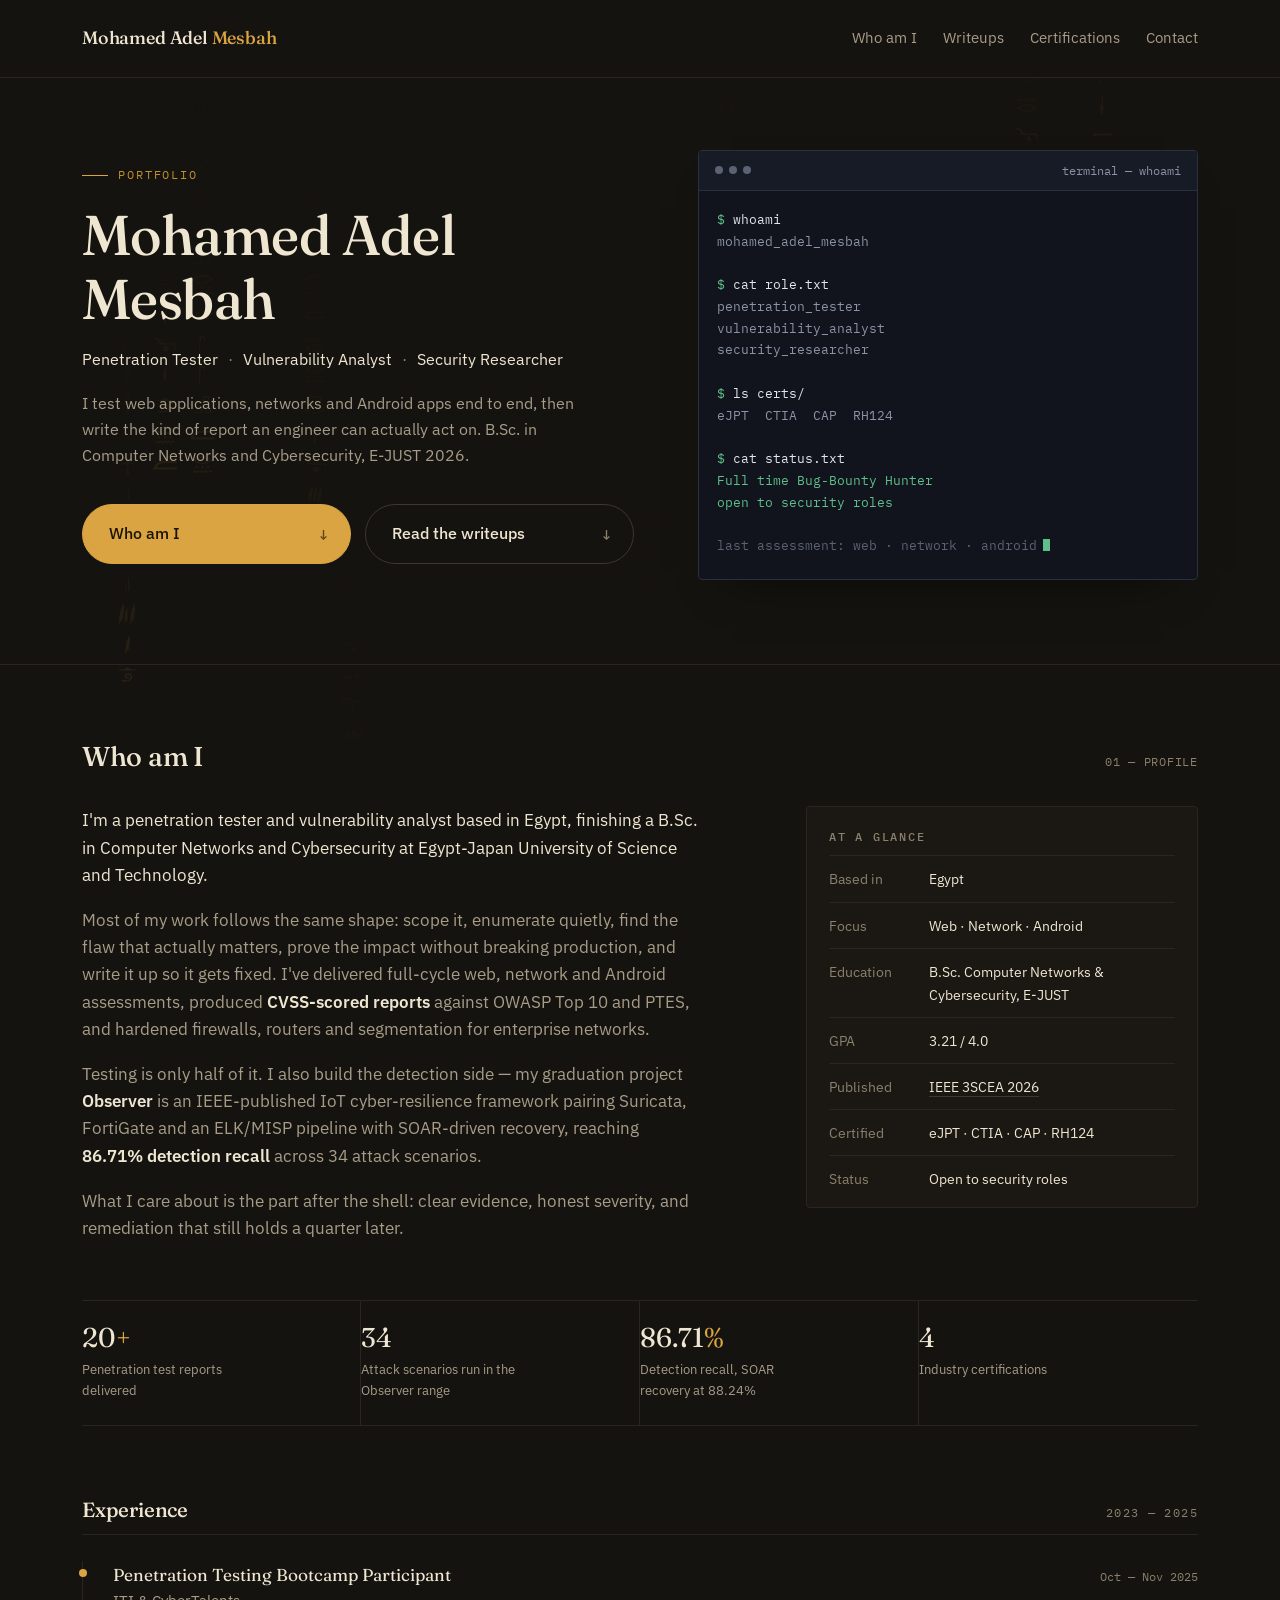
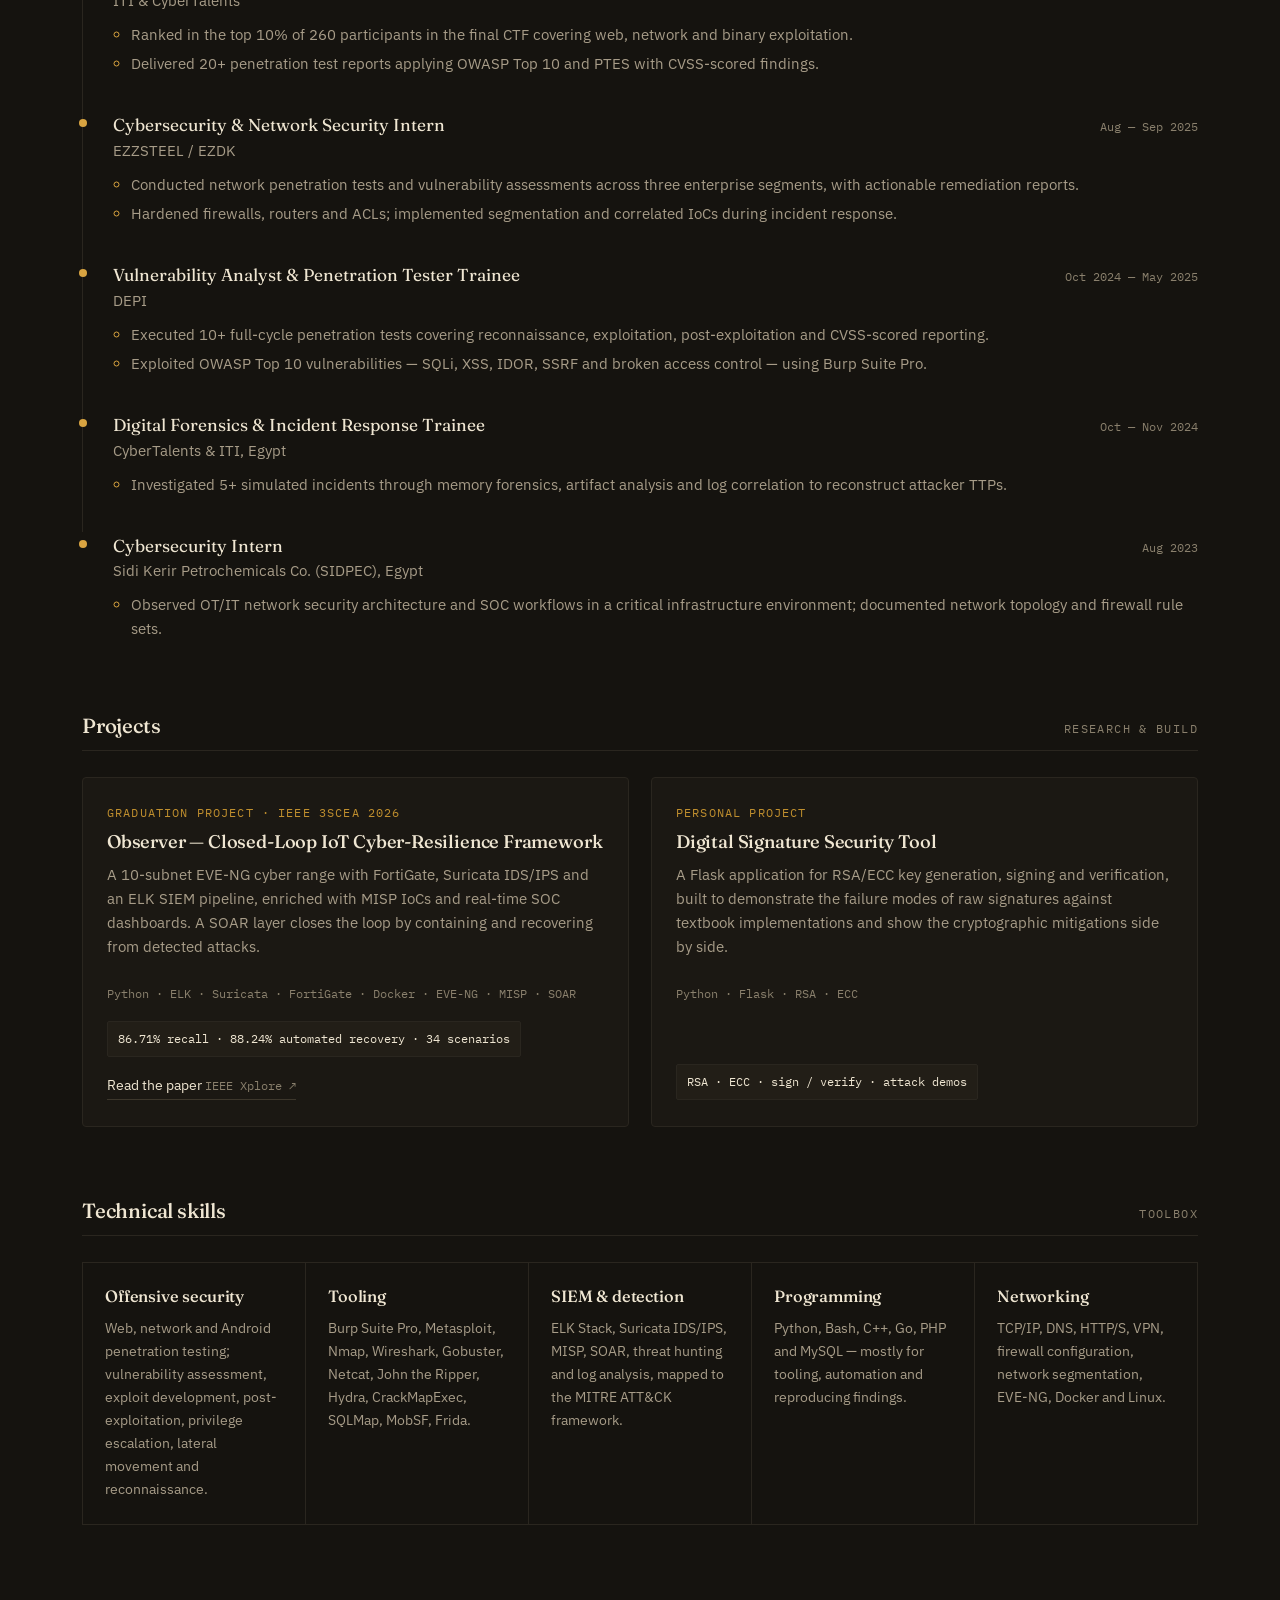
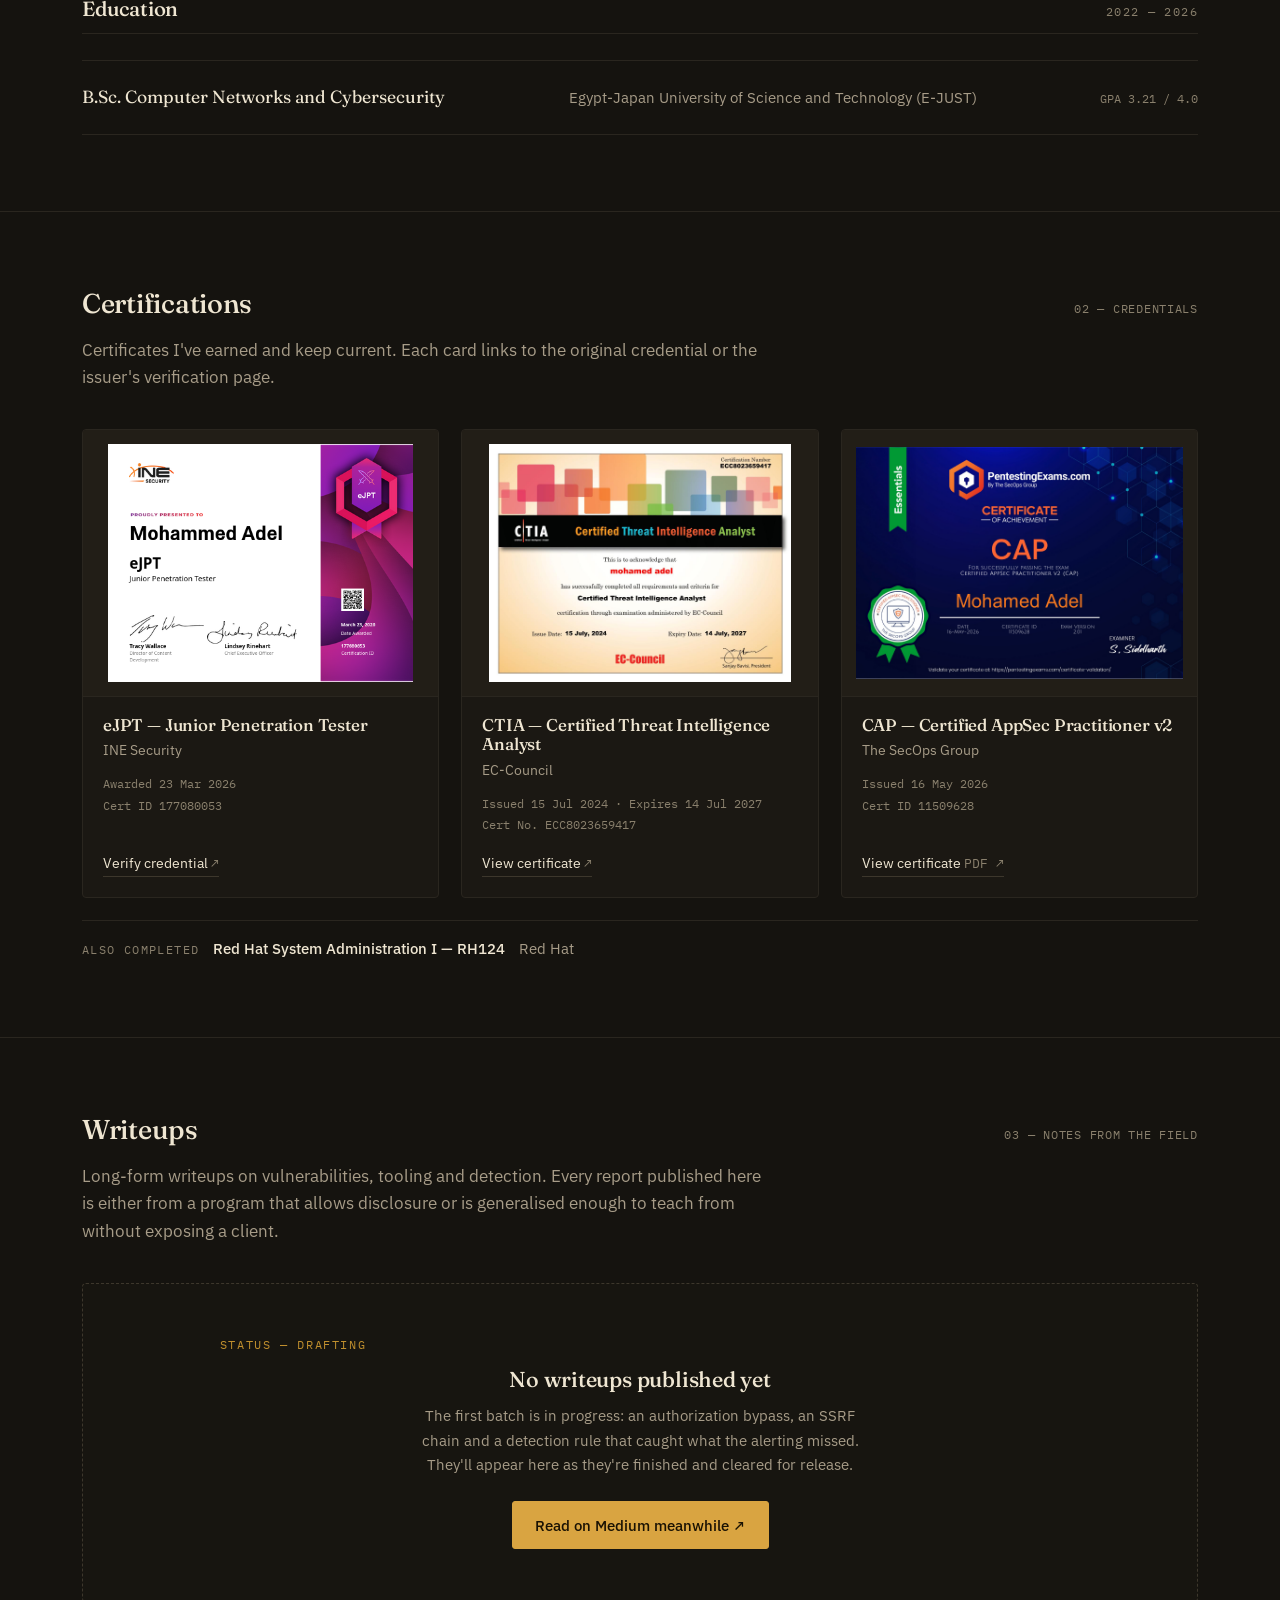
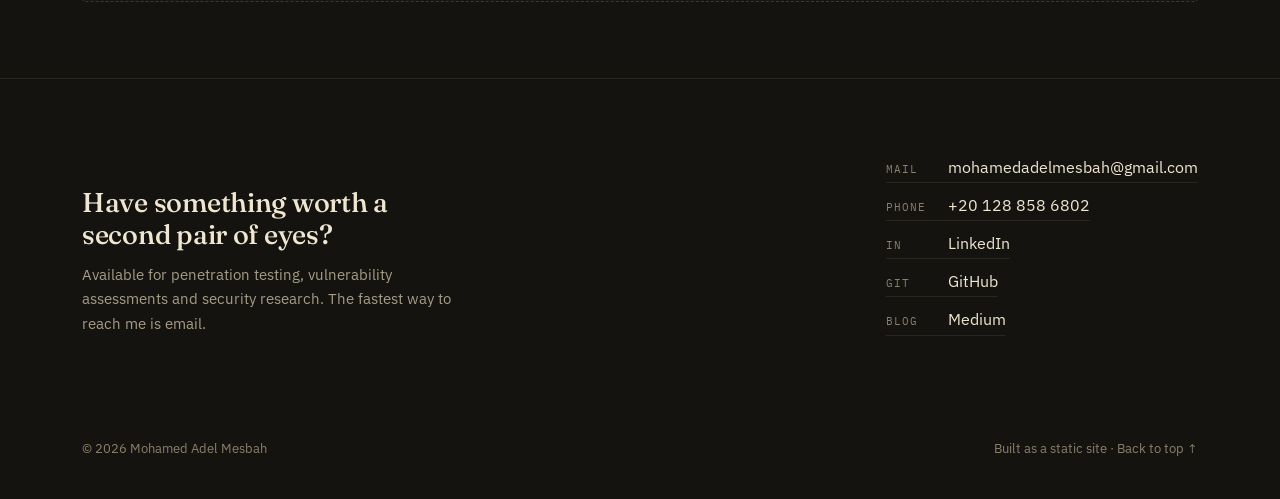
==== commit da8ff6d9: "Update index.html" ====
--- a/index.html
+++ b/index.html
@@ -791,7 +791,7 @@
   <div class="wrap">
     <a href="#top" class="wordmark">Mohamed Adel <span>Mesbah</span></a>
     <nav id="nav">
-      <a href="#about">Who I am</a>
+      <a href="#about">Who am I</a>
       <a href="#writeups">Writeups</a>
       <a href="#certs">Certifications</a>
       <a href="#contact">Contact</a>
@@ -807,7 +807,7 @@
   <section class="hero" id="top">
     <div class="wrap">
       <div>
-        <p class="eyebrow">Portfolio — Egypt</p>
+        <p class="eyebrow">Portfolio</p>
         <h1>Mohamed Adel Mesbah</h1>
         <p class="role">Penetration Tester <span>·</span> Vulnerability Analyst <span>·</span> Security Researcher</p>
         <p class="lede">I test web applications, networks and Android apps end to end, then write the kind of report an engineer can actually act on. B.Sc. in Computer Networks and Cybersecurity, E-JUST 2026.</p>
@@ -841,7 +841,7 @@
 eJPT  CTIA  CAP  RH124
 
 <span class="prompt">$</span> <span class="hl">cat status.txt</span>
-<span class="add">open to security roles</span>
+<span class="add">Full time Bug-Bounty Hunter<br>open to security roles</span>
 
 <span class="muted">last assessment: web · network · android</span></pre>
       </div>
@@ -851,7 +851,7 @@
   <section id="about">
     <div class="wrap">
       <div class="section-head">
-        <h2>Who I am</h2>
+        <h2>Who am I</h2>
         <span class="count">01 — profile</span>
       </div>
 
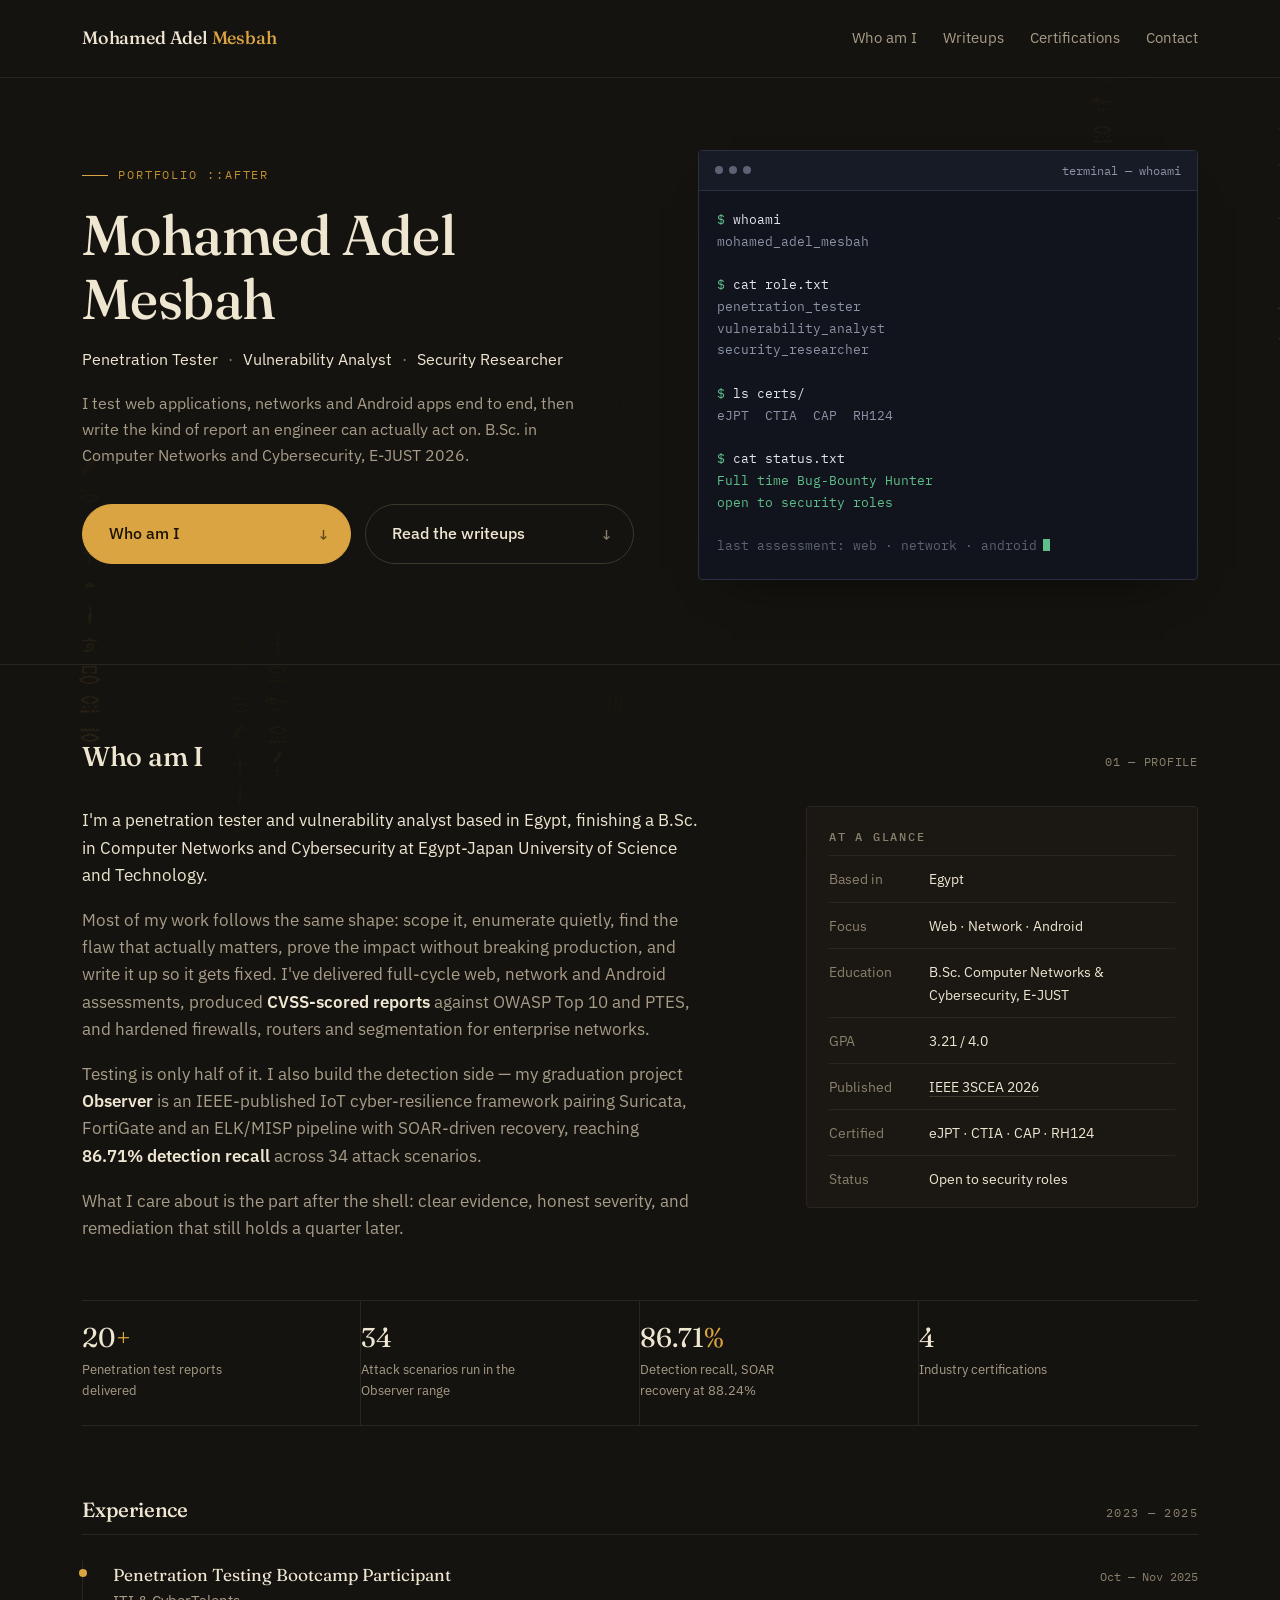
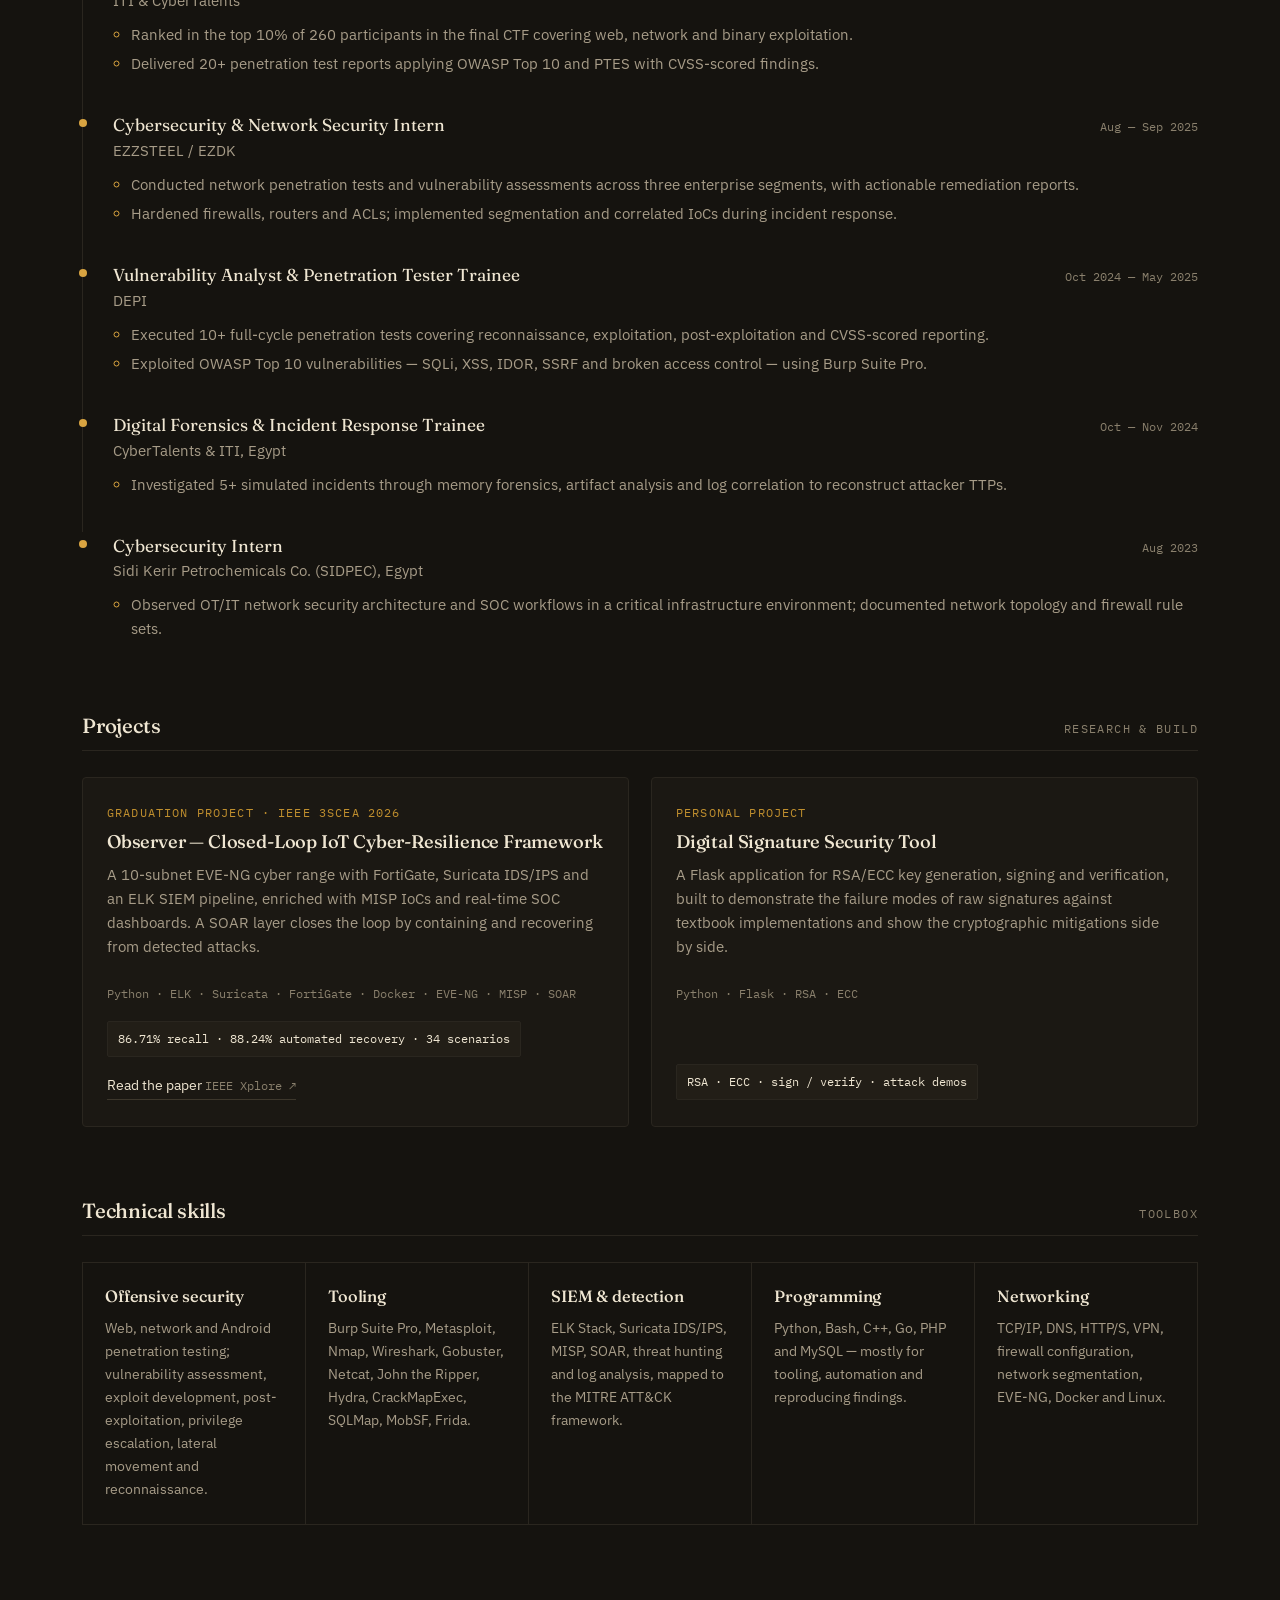
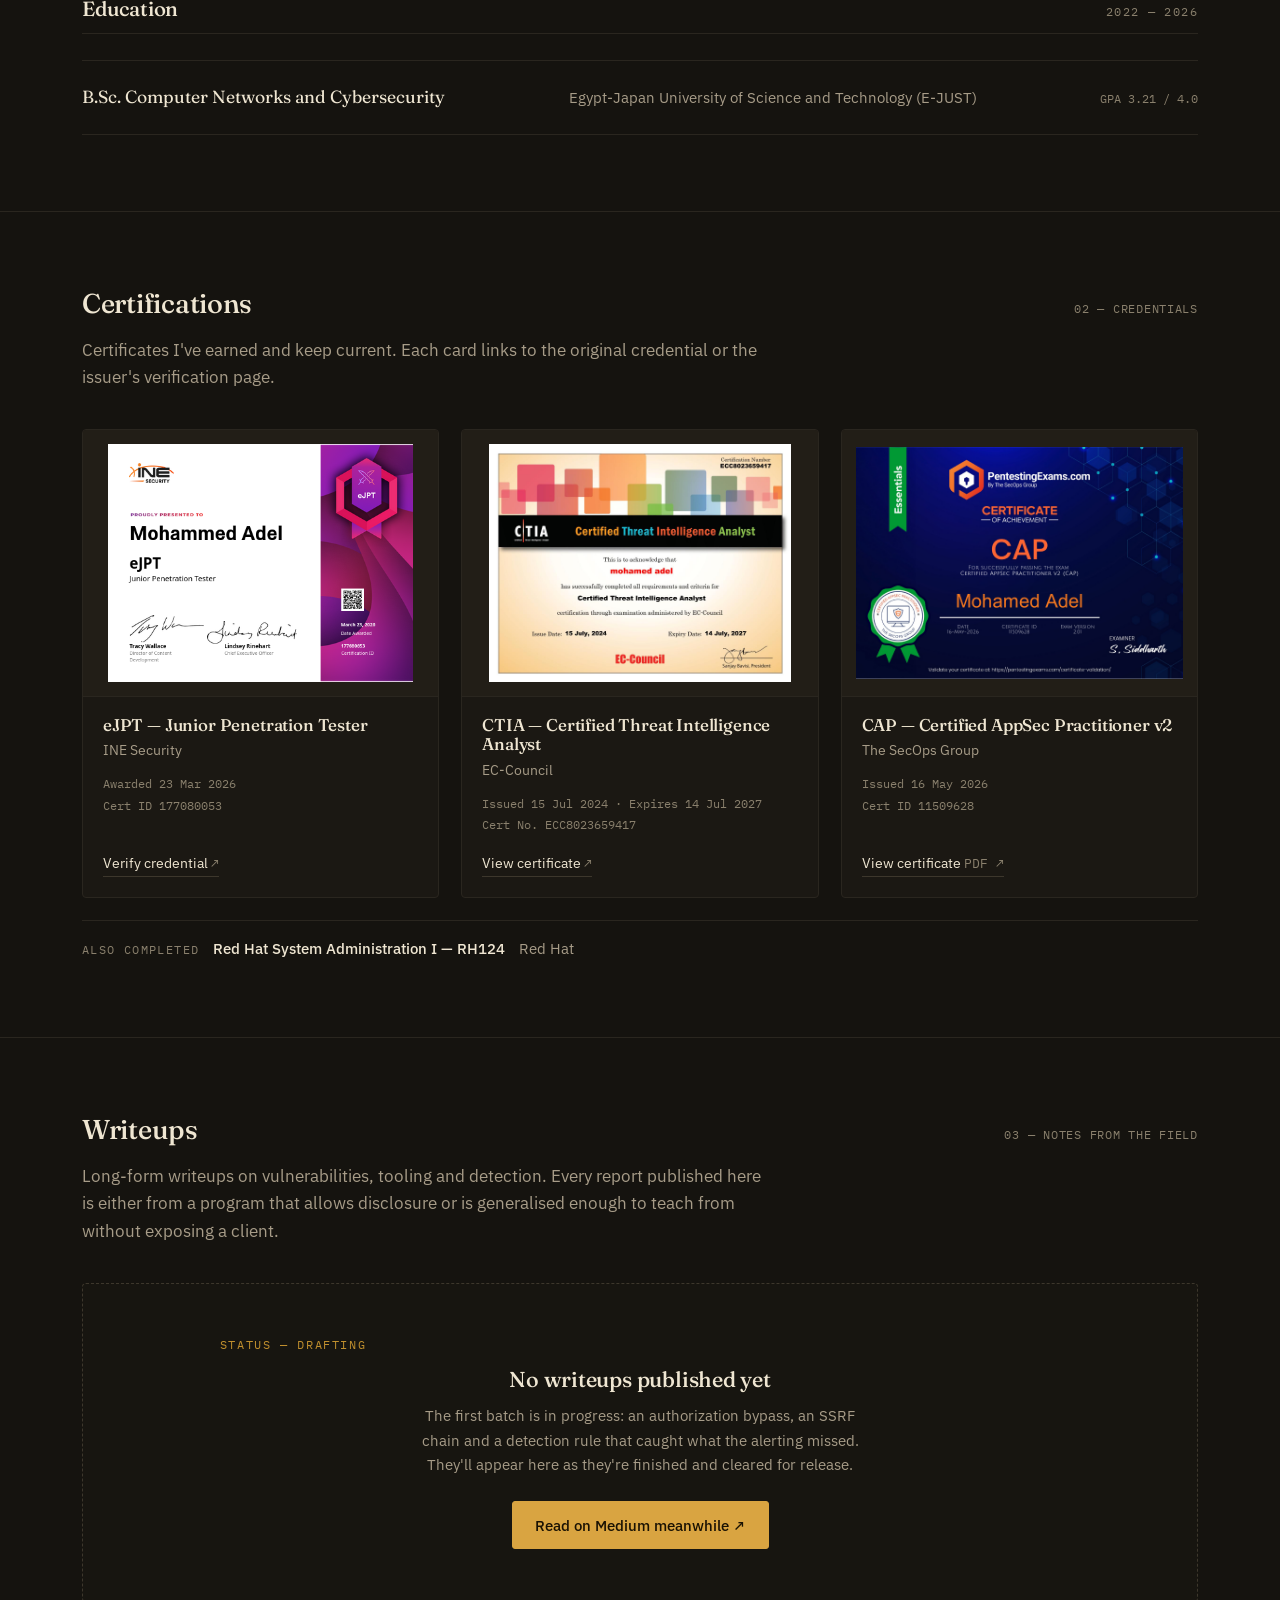
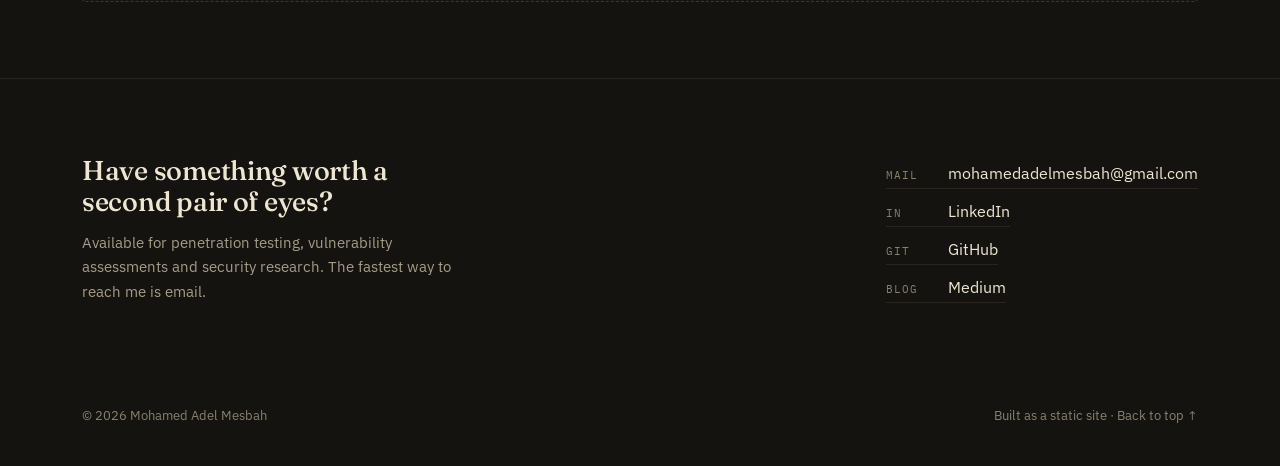
==== commit bb7d6475: "Update index.html" ====
--- a/index.html
+++ b/index.html
@@ -807,7 +807,7 @@
   <section class="hero" id="top">
     <div class="wrap">
       <div>
-        <p class="eyebrow">Portfolio</p>
+        <p class="eyebrow">Portfolio ::after</p>
         <h1>Mohamed Adel Mesbah</h1>
         <p class="role">Penetration Tester <span>·</span> Vulnerability Analyst <span>·</span> Security Researcher</p>
         <p class="lede">I test web applications, networks and Android apps end to end, then write the kind of report an engineer can actually act on. B.Sc. in Computer Networks and Cybersecurity, E-JUST 2026.</p>
@@ -1120,7 +1120,6 @@
       </div>
       <div class="contact-links">
         <a href="mailto:mohamedadelmesbah@gmail.com"><span class="mono">mail</span> mohamedadelmesbah@gmail.com</a>
-        <a href="tel:+201288586802"><span class="mono">phone</span> +20 128 858 6802</a>
         <a href="https://www.linkedin.com/in/mohamed-adel-259604277/" target="_blank" rel="noopener"><span class="mono">in</span> LinkedIn</a>
         <a href="https://github.com/Mohamed-Adel-Mohamed" target="_blank" rel="noopener"><span class="mono">git</span> GitHub</a>
         <a href="https://medium.com/@Mohamed3adel" target="_blank" rel="noopener"><span class="mono">blog</span> Medium</a>
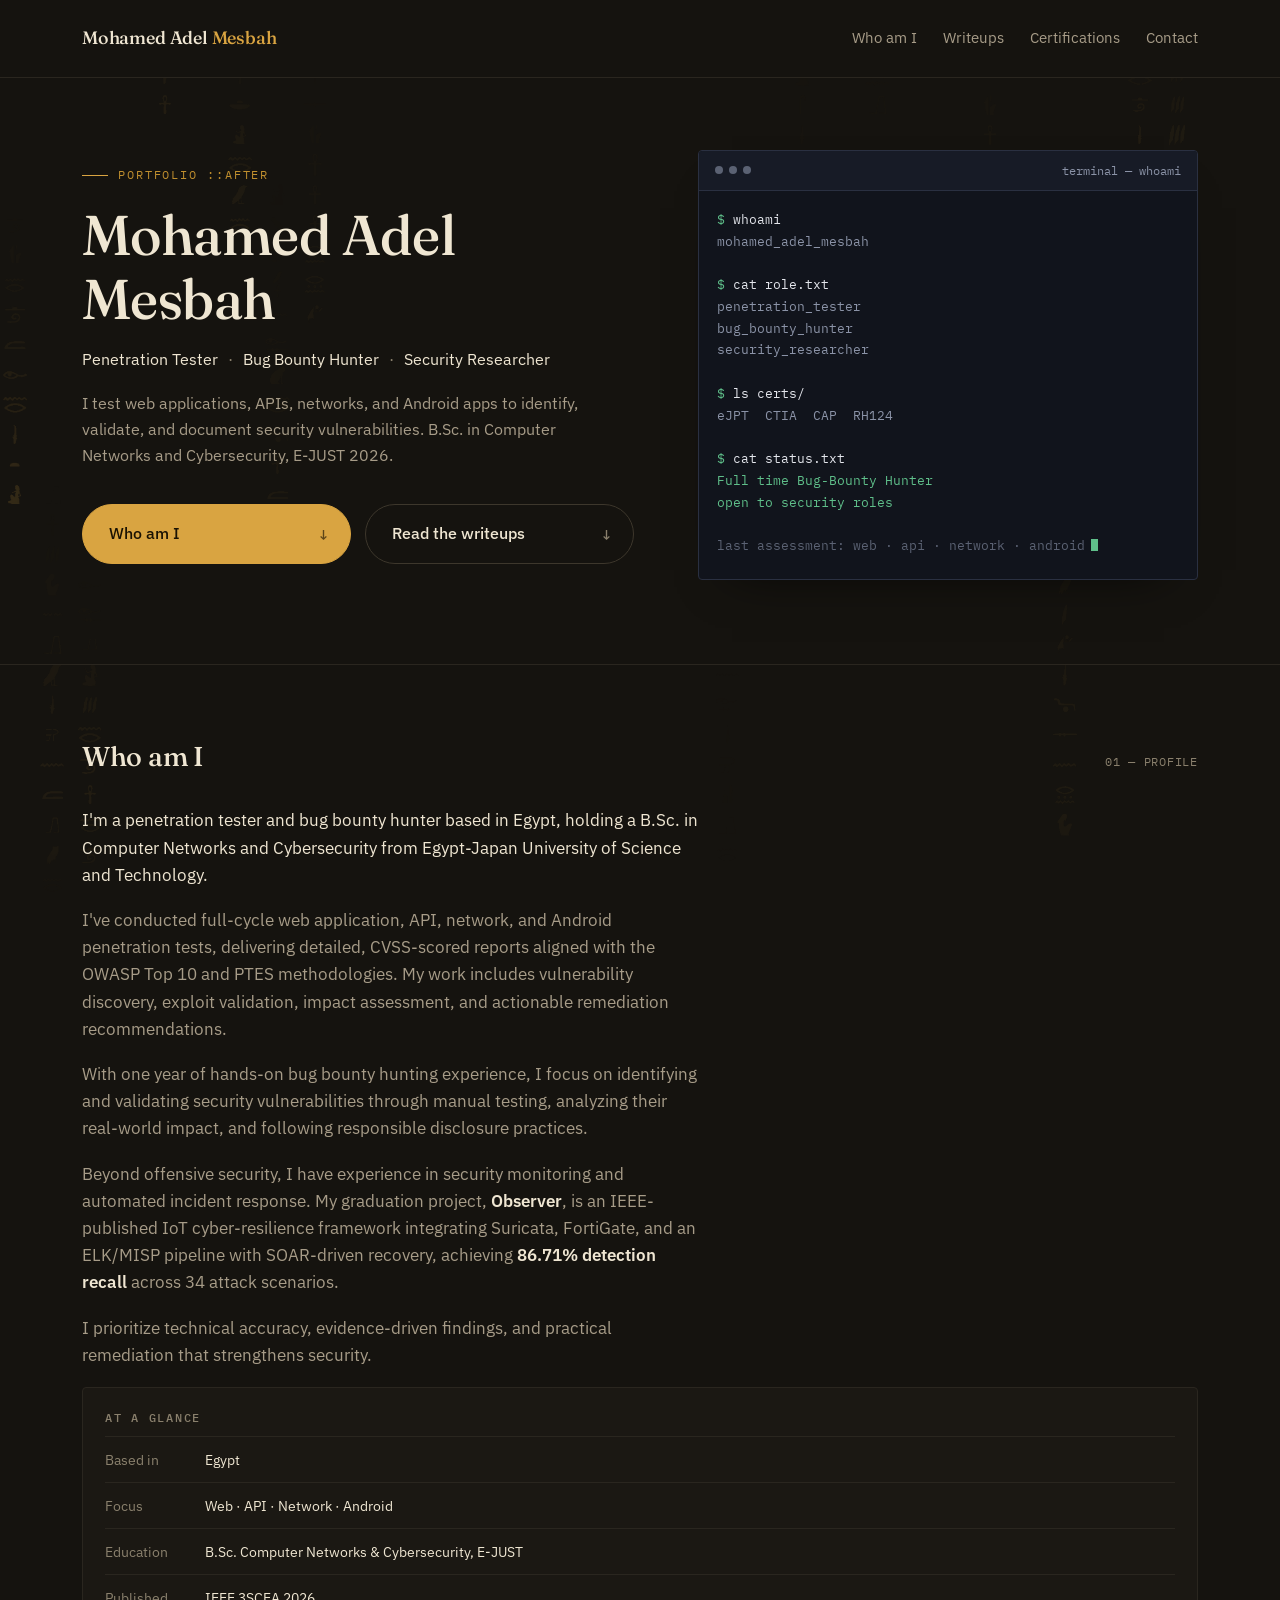
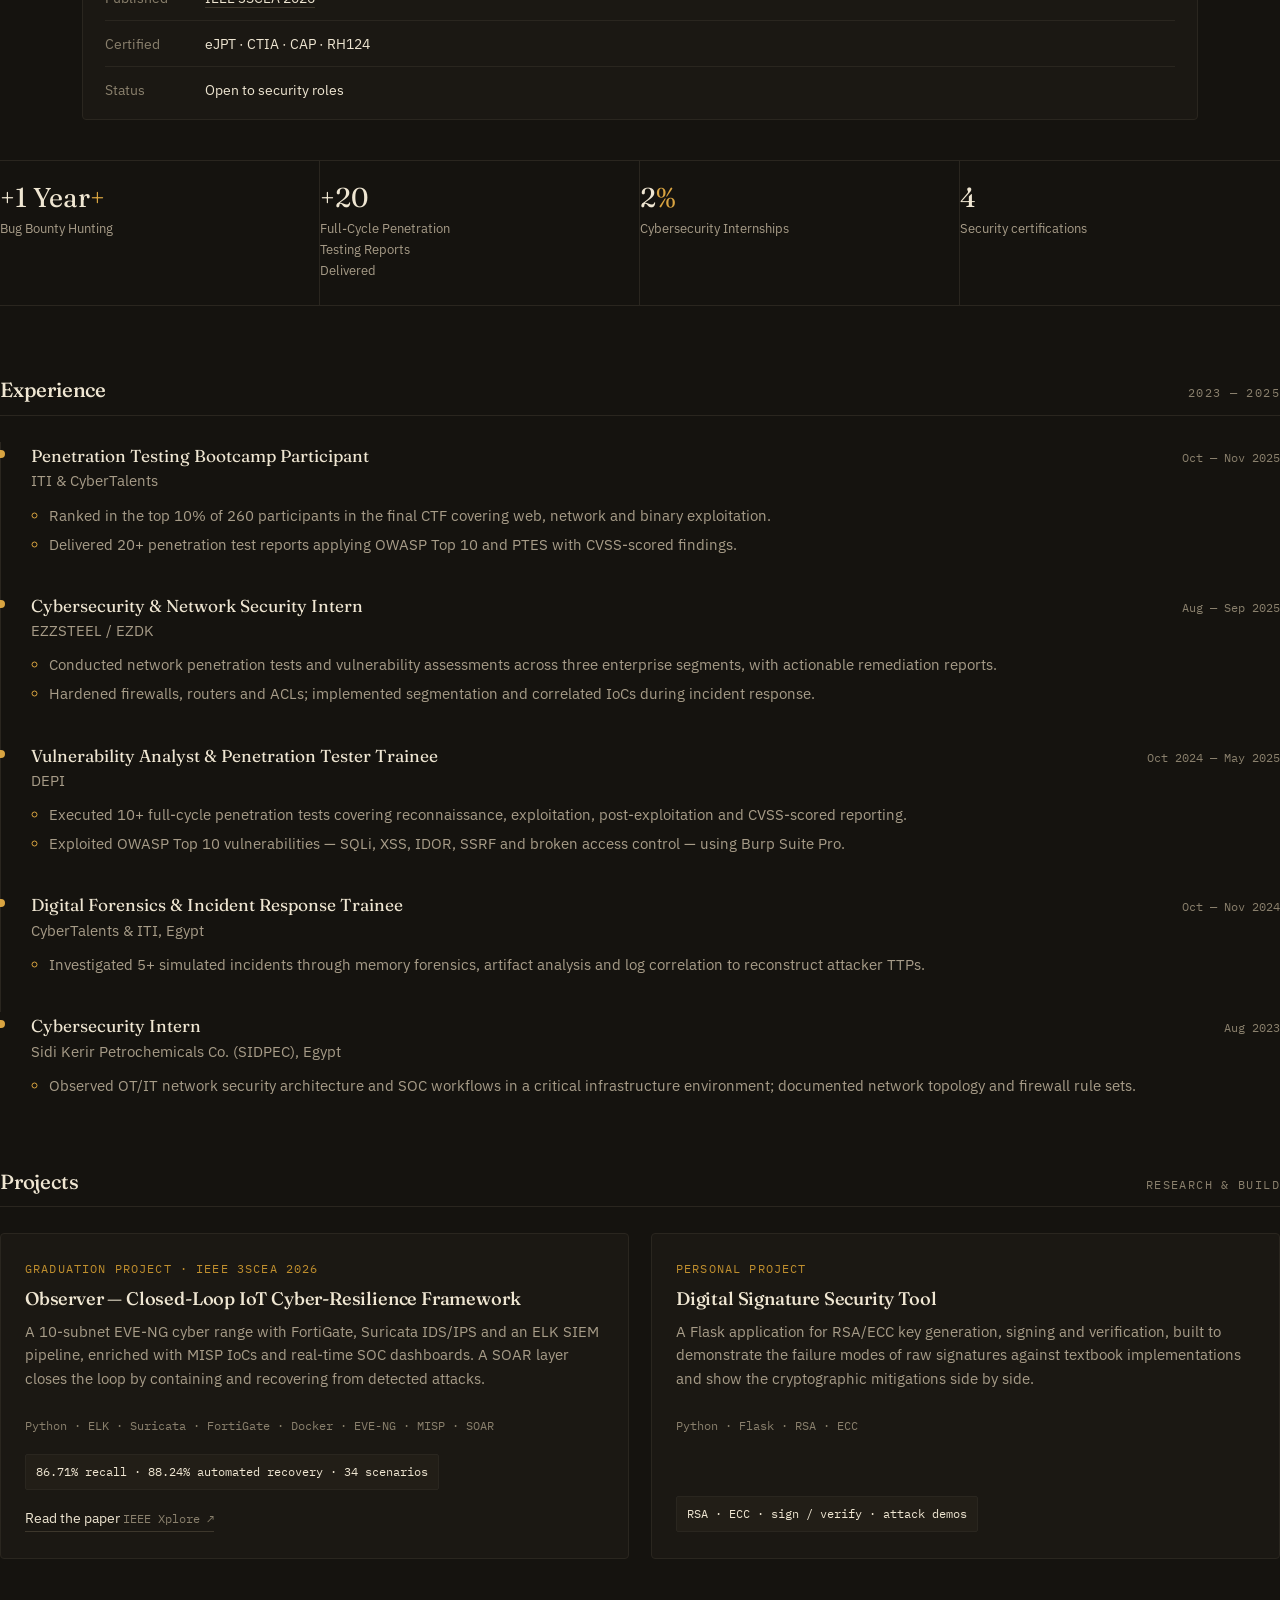
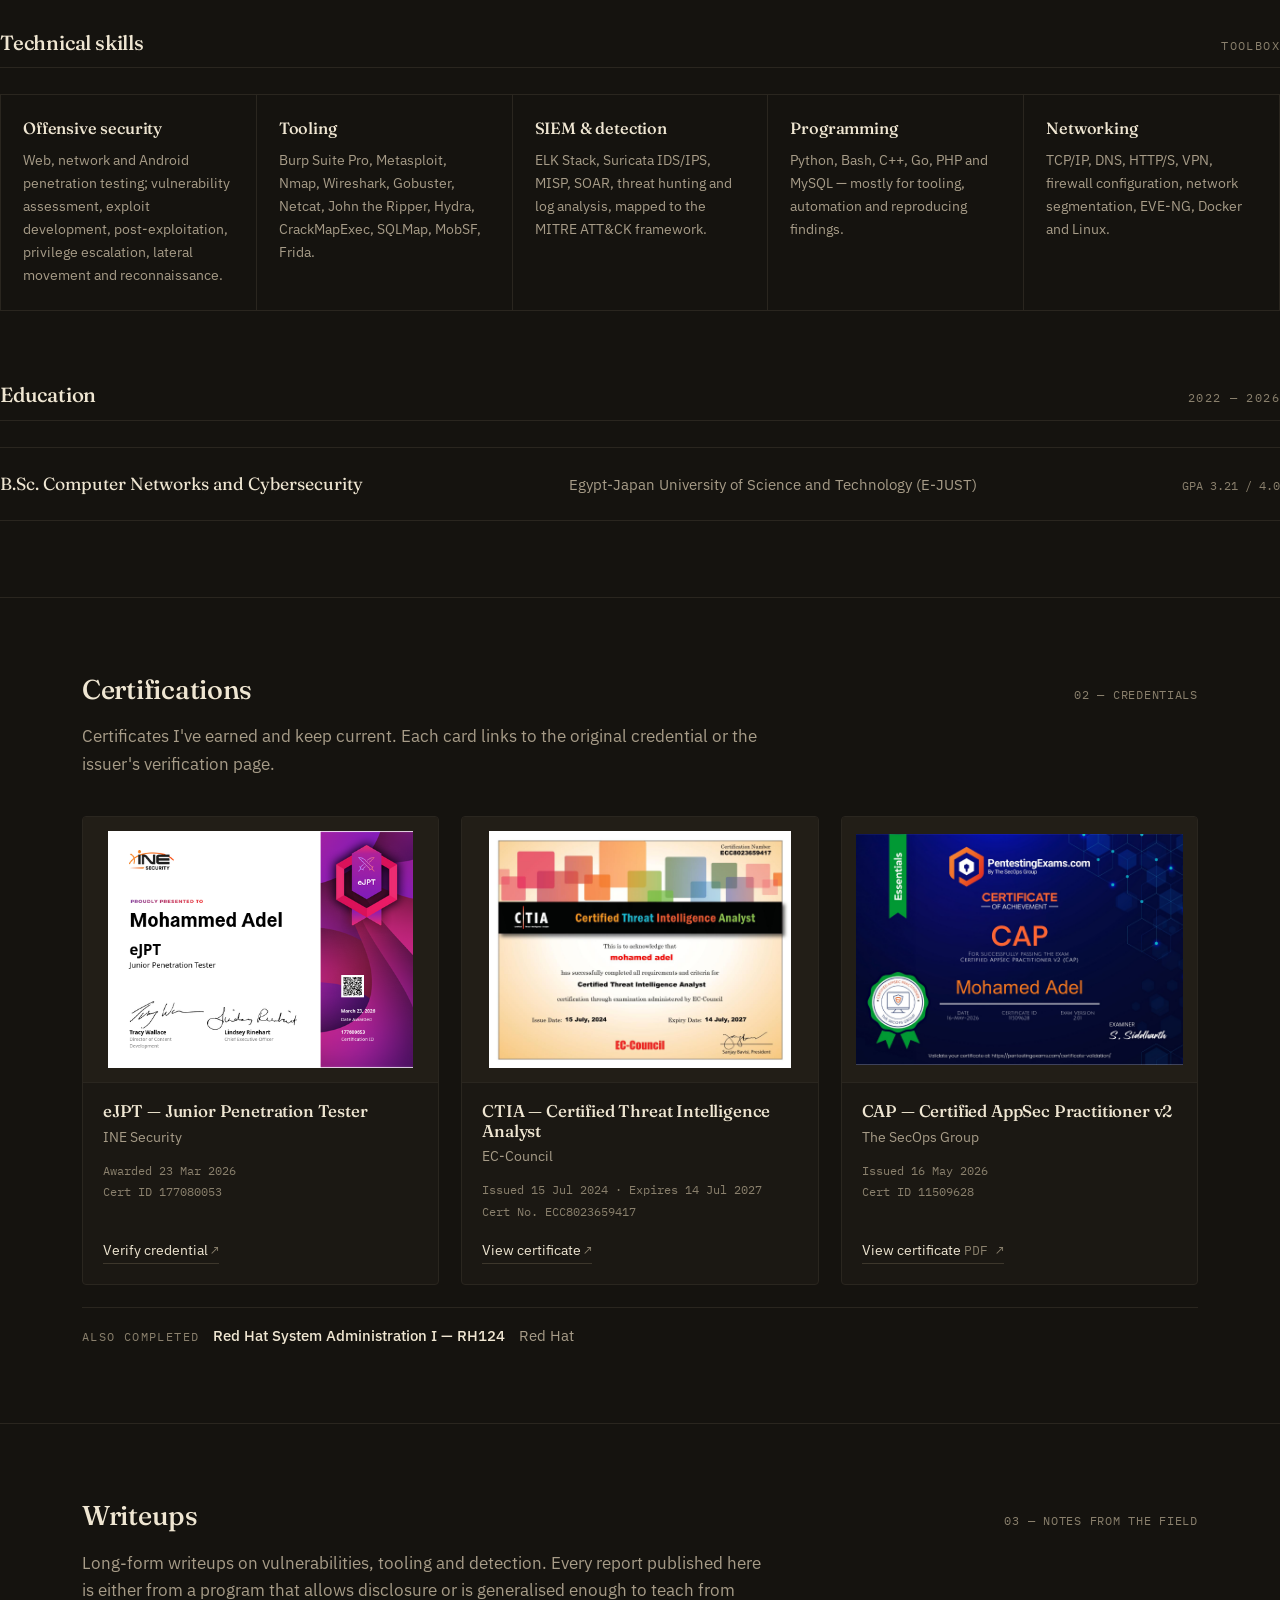
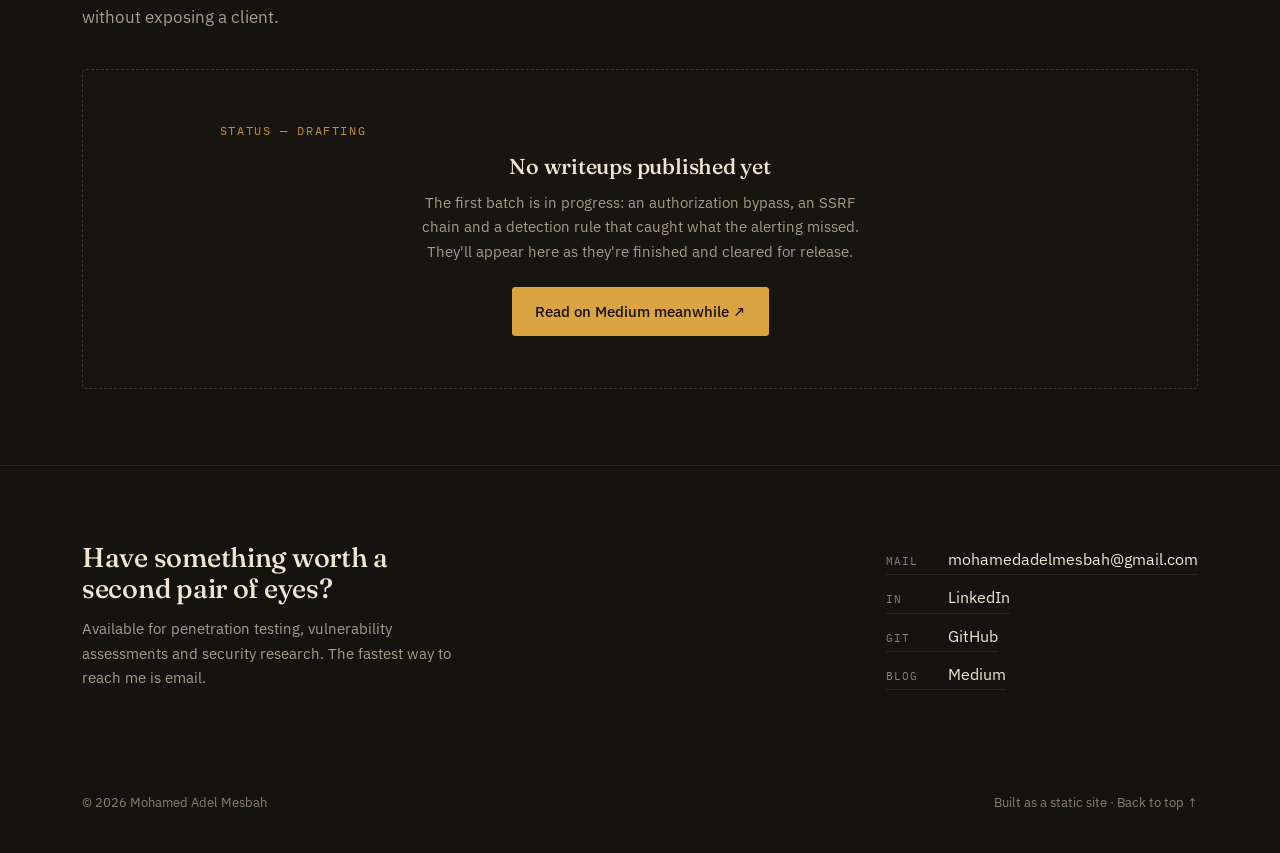
==== commit d8a92220: "Update index.html" ====
--- a/index.html
+++ b/index.html
@@ -809,8 +809,8 @@
       <div>
         <p class="eyebrow">Portfolio ::after</p>
         <h1>Mohamed Adel Mesbah</h1>
-        <p class="role">Penetration Tester <span>·</span> Vulnerability Analyst <span>·</span> Security Researcher</p>
-        <p class="lede">I test web applications, networks and Android apps end to end, then write the kind of report an engineer can actually act on. B.Sc. in Computer Networks and Cybersecurity, E-JUST 2026.</p>
+        <p class="role">Penetration Tester <span>·</span> Bug Bounty Hunter <span>·</span> Security Researcher</p>
+        <p class="lede">I test web applications, APIs, networks, and Android apps to identify, validate, and document security vulnerabilities. B.Sc. in Computer Networks and Cybersecurity, E-JUST 2026.</p>
 
         <div class="choices">
           <a class="pill pill-primary" href="#about">
@@ -834,7 +834,7 @@
 
 <span class="prompt">$</span> <span class="hl">cat role.txt</span>
 penetration_tester
-vulnerability_analyst
+bug_bounty_hunter
 security_researcher
 
 <span class="prompt">$</span> <span class="hl">ls certs/</span>
@@ -843,7 +843,7 @@
 <span class="prompt">$</span> <span class="hl">cat status.txt</span>
 <span class="add">Full time Bug-Bounty Hunter<br>open to security roles</span>
 
-<span class="muted">last assessment: web · network · android</span></pre>
+<span class="muted">last assessment: web · api · network · android</span></pre>
       </div>
     </div>
   </section>
@@ -855,21 +855,22 @@
         <span class="count">01 — profile</span>
       </div>
 
-      <div class="about-grid">
-        <div class="prose">
-          <p>I'm a penetration tester and vulnerability analyst based in Egypt, finishing a B.Sc. in Computer Networks and Cybersecurity at Egypt-Japan University of Science and Technology.</p>
-          <p>Most of my work follows the same shape: scope it, enumerate quietly, find the flaw that actually matters, prove the impact without breaking production, and write it up so it gets fixed. I've delivered full-cycle web, network and Android assessments, produced <strong>CVSS-scored reports</strong> against OWASP Top 10 and PTES, and hardened firewalls, routers and segmentation for enterprise networks.</p>
-          <p>Testing is only half of it. I also build the detection side — my graduation project <strong>Observer</strong> is an IEEE-published IoT cyber-resilience framework pairing Suricata, FortiGate and an ELK/MISP pipeline with SOAR-driven recovery, reaching <strong>86.71% detection recall</strong> across 34 attack scenarios.</p>
-          <p>What I care about is the part after the shell: clear evidence, honest severity, and remediation that still holds a quarter later.</p>
-        </div>
+<div class="about-grid">
+  <div class="prose">
+    <p>I'm a penetration tester and bug bounty hunter based in Egypt, holding a B.Sc. in Computer Networks and Cybersecurity from Egypt-Japan University of Science and Technology.</p>
+    <p>I've conducted full-cycle web application, API, network, and Android penetration tests, delivering detailed, CVSS-scored reports aligned with the OWASP Top 10 and PTES methodologies. My work includes vulnerability discovery, exploit validation, impact assessment, and actionable remediation recommendations.</p>
+    <p>With one year of hands-on bug bounty hunting experience, I focus on identifying and validating security vulnerabilities through manual testing, analyzing their real-world impact, and following responsible disclosure practices.</p>
+    <p>Beyond offensive security, I have experience in security monitoring and automated incident response. My graduation project, <strong>Observer</strong>, is an IEEE-published IoT cyber-resilience framework integrating Suricata, FortiGate, and an ELK/MISP pipeline with SOAR-driven recovery, achieving <strong>86.71% detection recall</strong> across 34 attack scenarios.</p>
+    <p>I prioritize technical accuracy, evidence-driven findings, and practical remediation that strengthens security.</p>
+  </div>
+</div>
 
         <aside class="facts" aria-label="At a glance">
           <h3>At a glance</h3>
           <dl>
             <div class="row"><dt>Based in</dt><dd>Egypt</dd></div>
-            <div class="row"><dt>Focus</dt><dd>Web · Network · Android</dd></div>
+            <div class="row"><dt>Focus</dt><dd>Web · API · Network · Android</dd></div>
             <div class="row"><dt>Education</dt><dd>B.Sc. Computer Networks &amp; Cybersecurity, E-JUST</dd></div>
-            <div class="row"><dt>GPA</dt><dd>3.21 / 4.0</dd></div>
             <div class="row"><dt>Published</dt><dd><a href="https://ieeexplore.ieee.org/document/11602931" target="_blank" rel="noopener">IEEE 3SCEA 2026</a></dd></div>
             <div class="row"><dt>Certified</dt><dd>eJPT · CTIA · CAP · RH124</dd></div>
             <div class="row"><dt>Status</dt><dd>Open to security roles</dd></div>
@@ -879,20 +880,20 @@
 
       <div class="stats">
         <div class="stat">
-          <span class="n">20<em>+</em></span>
-          <span class="l">Penetration test reports delivered</span>
+          <span class="n">+1 Year<em>+</em></span>
+          <span class="l">Bug Bounty Hunting</span>
         </div>
         <div class="stat">
-          <span class="n">34</span>
-          <span class="l">Attack scenarios run in the Observer range</span>
+          <span class="n">+20</span>
+          <span class="l">Full-Cycle Penetration Testing Reports<br>Delivered</span>
         </div>
         <div class="stat">
-          <span class="n">86.71<em>%</em></span>
-          <span class="l">Detection recall, SOAR recovery at 88.24%</span>
+          <span class="n">2<em>%</em></span>
+          <span class="l">Cybersecurity Internships</span>
         </div>
         <div class="stat">
           <span class="n">4</span>
-          <span class="l">Industry certifications</span>
+          <span class="l">Security certifications</span>
         </div>
       </div>
 
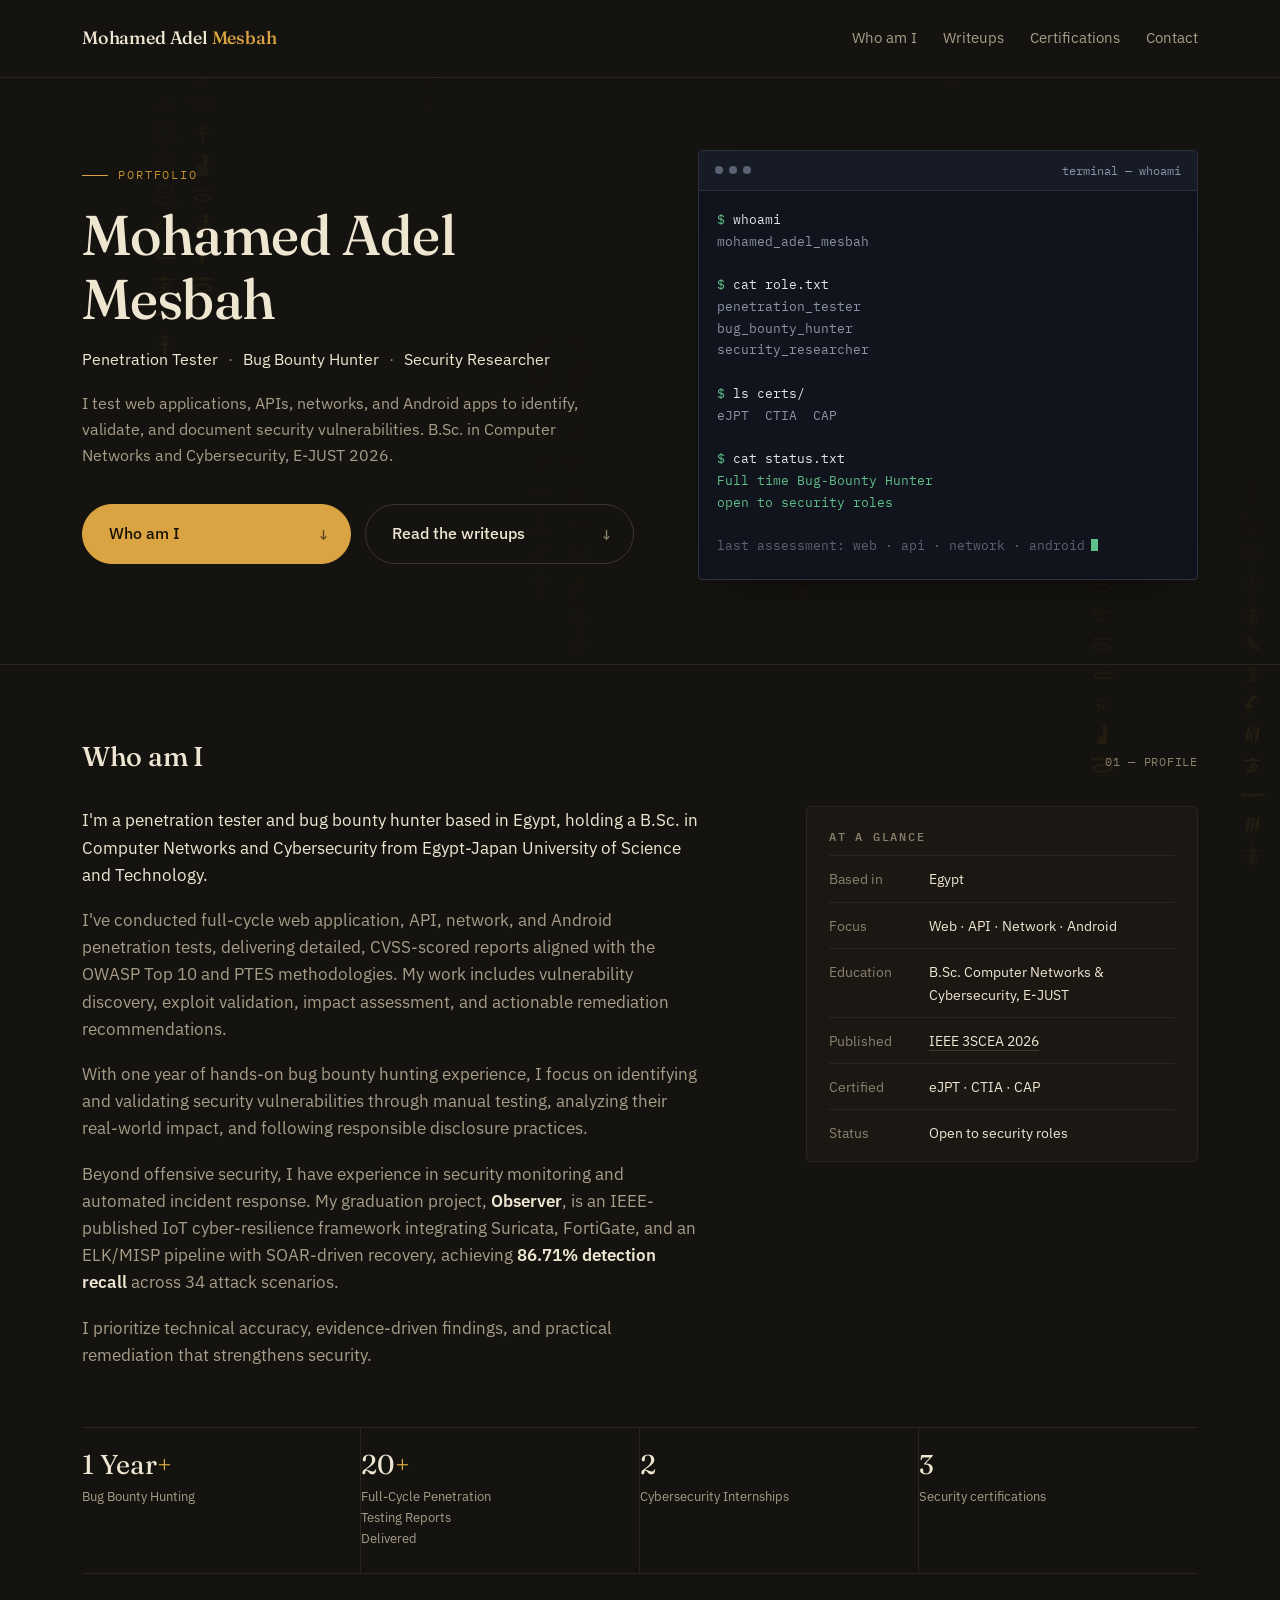
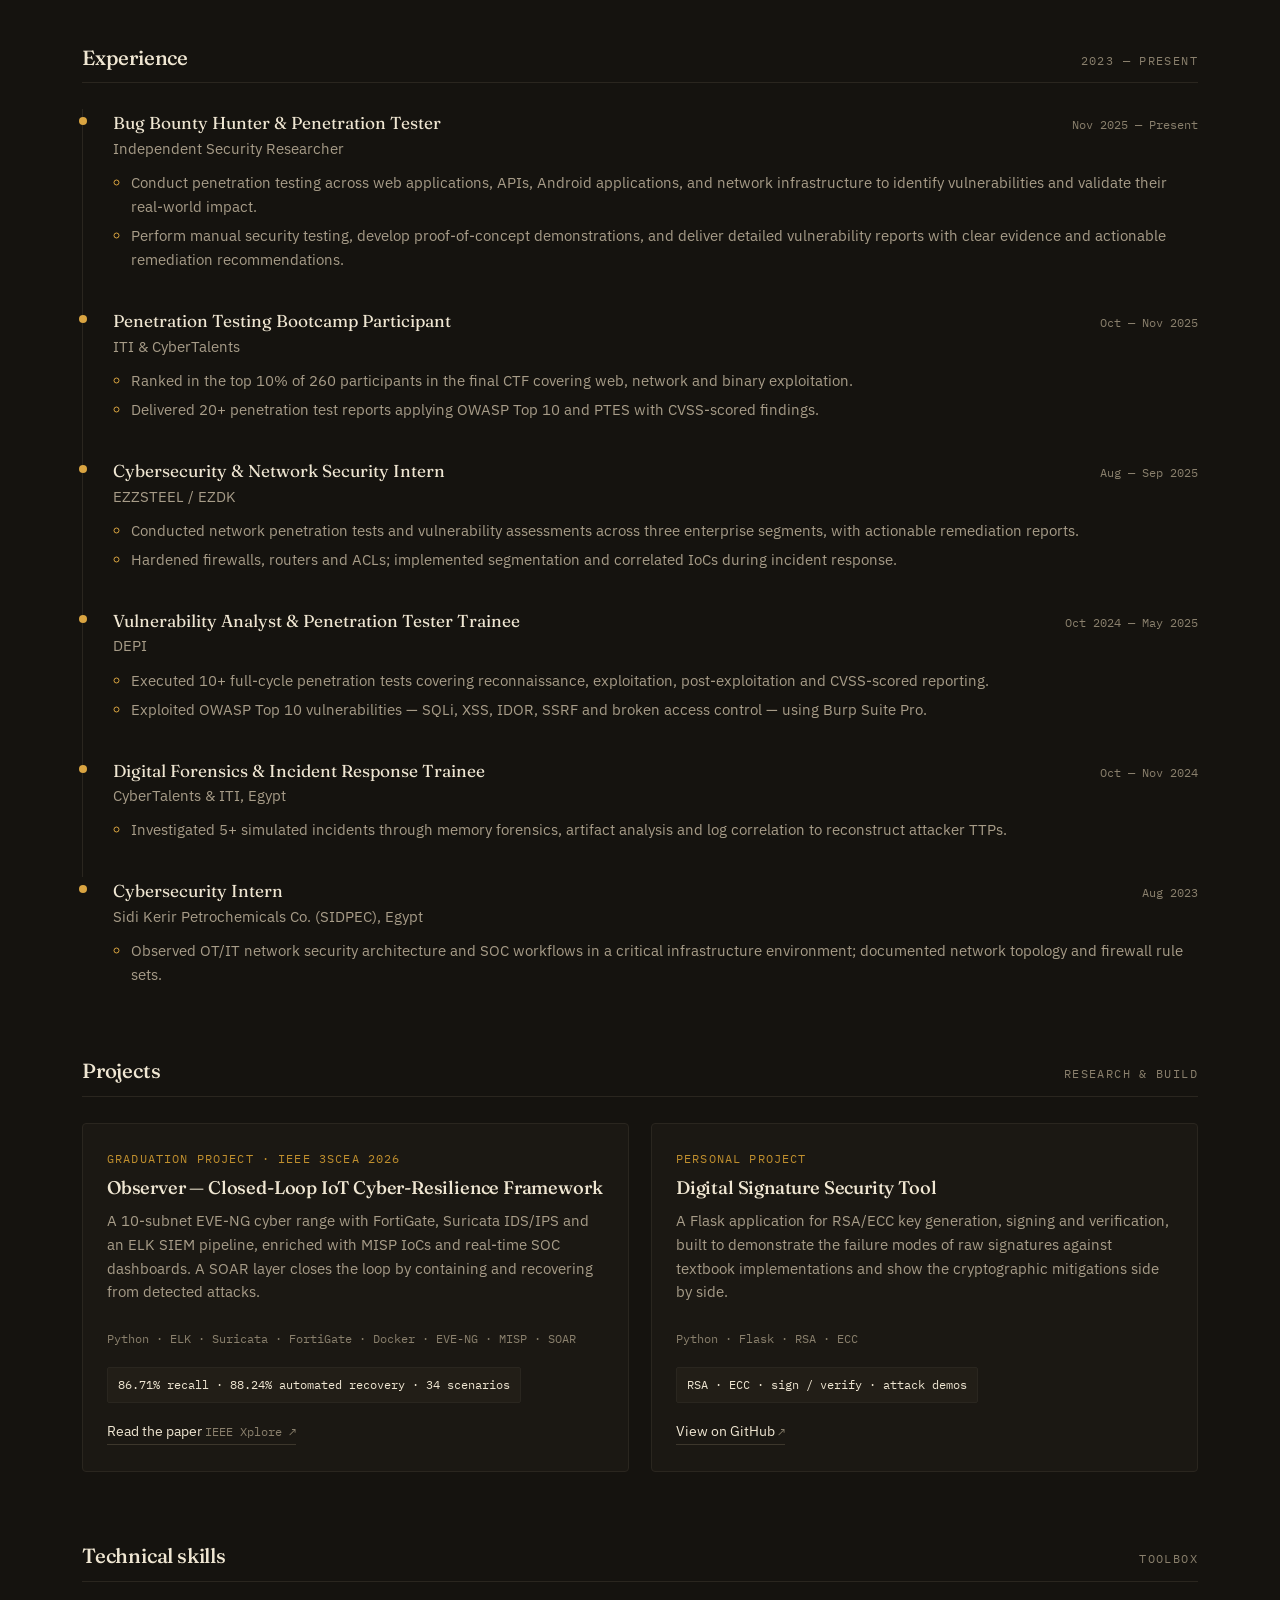
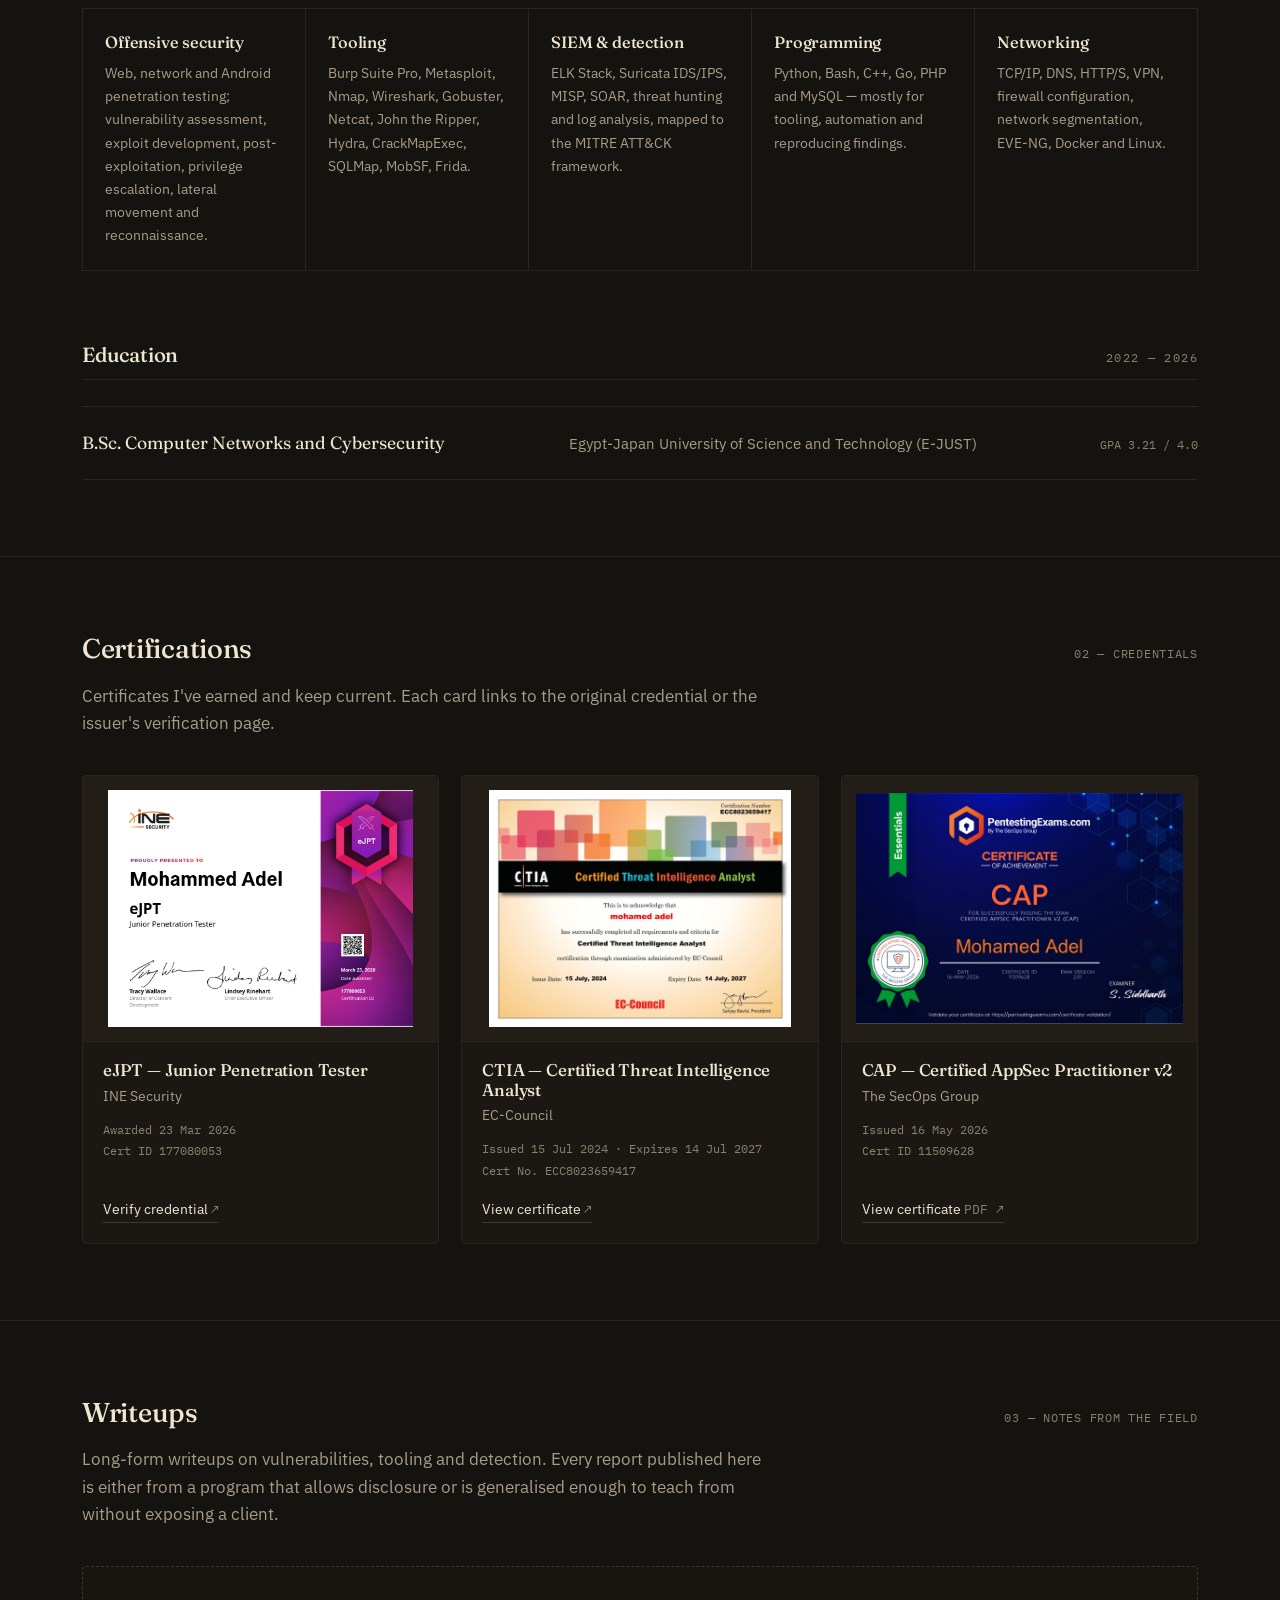
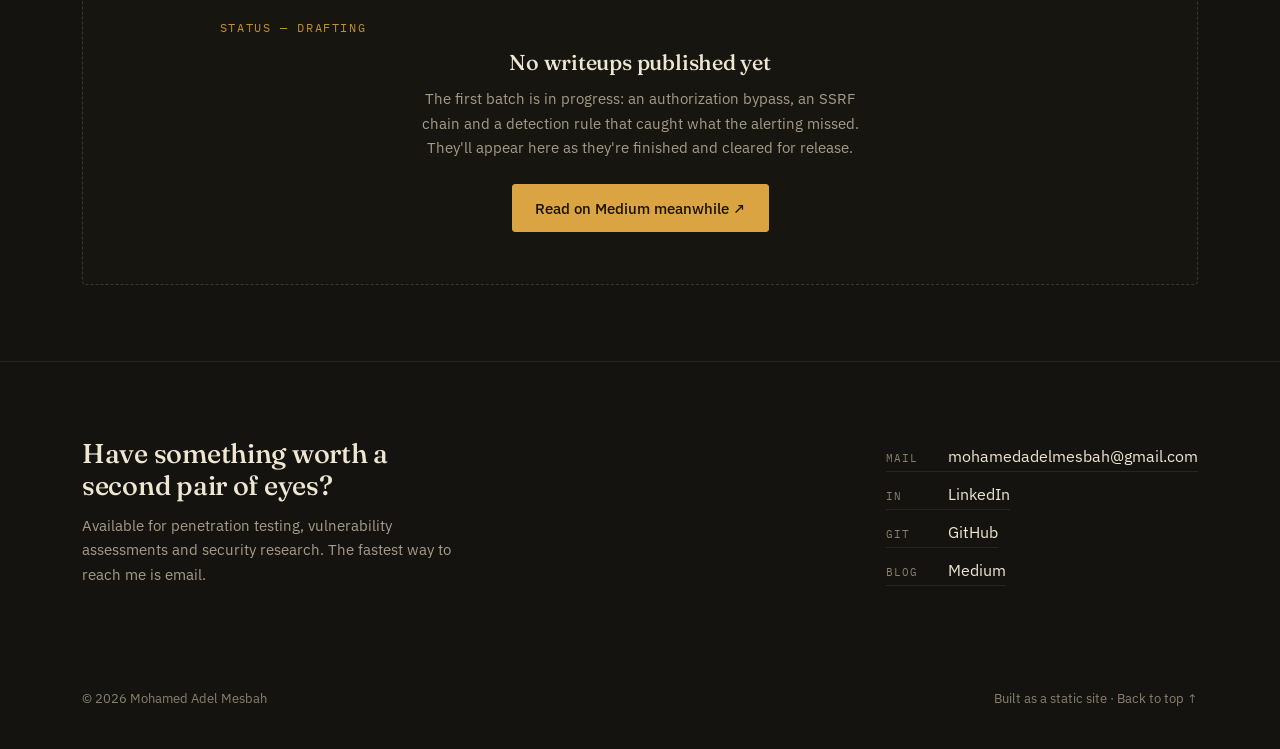
==== commit efcff6f6: "Fix about layout and stats, add bug bounty role, drop RH124, link project repo" ====
--- a/index.html
+++ b/index.html
@@ -674,26 +674,6 @@
   .cert .cert-link:hover{ color:var(--signal-dim); border-color:var(--signal); }
   .cert .cert-link .mono{ color:var(--text-faint); font-size:.82rem; }
 
-  .also{
-    display:flex;
-    flex-wrap:wrap;
-    align-items:baseline;
-    gap:6px 14px;
-    margin-top:22px;
-    padding:16px 0 0;
-    border-top:1px solid var(--line);
-    color:var(--text-muted);
-    font-size:0.92rem;
-  }
-  .also .k{
-    font-family:'IBM Plex Mono', monospace;
-    font-size:0.72rem;
-    letter-spacing:0.12em;
-    text-transform:uppercase;
-    color:var(--text-faint);
-  }
-  .also strong{ color:var(--text); font-weight:500; }
-
   /* ---------- writeups ---------- */
   .empty{
     border:1px dashed var(--line-strong);
@@ -807,7 +787,7 @@
   <section class="hero" id="top">
     <div class="wrap">
       <div>
-        <p class="eyebrow">Portfolio ::after</p>
+        <p class="eyebrow">Portfolio</p>
         <h1>Mohamed Adel Mesbah</h1>
         <p class="role">Penetration Tester <span>·</span> Bug Bounty Hunter <span>·</span> Security Researcher</p>
         <p class="lede">I test web applications, APIs, networks, and Android apps to identify, validate, and document security vulnerabilities. B.Sc. in Computer Networks and Cybersecurity, E-JUST 2026.</p>
@@ -838,7 +818,7 @@
 security_researcher
 
 <span class="prompt">$</span> <span class="hl">ls certs/</span>
-eJPT  CTIA  CAP  RH124
+eJPT  CTIA  CAP
 
 <span class="prompt">$</span> <span class="hl">cat status.txt</span>
 <span class="add">Full time Bug-Bounty Hunter<br>open to security roles</span>
@@ -863,7 +843,6 @@
     <p>Beyond offensive security, I have experience in security monitoring and automated incident response. My graduation project, <strong>Observer</strong>, is an IEEE-published IoT cyber-resilience framework integrating Suricata, FortiGate, and an ELK/MISP pipeline with SOAR-driven recovery, achieving <strong>86.71% detection recall</strong> across 34 attack scenarios.</p>
     <p>I prioritize technical accuracy, evidence-driven findings, and practical remediation that strengthens security.</p>
   </div>
-</div>
 
         <aside class="facts" aria-label="At a glance">
           <h3>At a glance</h3>
@@ -872,7 +851,7 @@
             <div class="row"><dt>Focus</dt><dd>Web · API · Network · Android</dd></div>
             <div class="row"><dt>Education</dt><dd>B.Sc. Computer Networks &amp; Cybersecurity, E-JUST</dd></div>
             <div class="row"><dt>Published</dt><dd><a href="https://ieeexplore.ieee.org/document/11602931" target="_blank" rel="noopener">IEEE 3SCEA 2026</a></dd></div>
-            <div class="row"><dt>Certified</dt><dd>eJPT · CTIA · CAP · RH124</dd></div>
+            <div class="row"><dt>Certified</dt><dd>eJPT · CTIA · CAP</dd></div>
             <div class="row"><dt>Status</dt><dd>Open to security roles</dd></div>
           </dl>
         </aside>
@@ -880,19 +859,19 @@
 
       <div class="stats">
         <div class="stat">
-          <span class="n">+1 Year<em>+</em></span>
+          <span class="n">1 Year<em>+</em></span>
           <span class="l">Bug Bounty Hunting</span>
         </div>
         <div class="stat">
-          <span class="n">+20</span>
+          <span class="n">20<em>+</em></span>
           <span class="l">Full-Cycle Penetration Testing Reports<br>Delivered</span>
         </div>
         <div class="stat">
-          <span class="n">2<em>%</em></span>
+          <span class="n">2</span>
           <span class="l">Cybersecurity Internships</span>
         </div>
         <div class="stat">
-          <span class="n">4</span>
+          <span class="n">3</span>
           <span class="l">Security certifications</span>
         </div>
       </div>
@@ -901,10 +880,22 @@
       <div class="block" id="experience">
         <div class="block-head">
           <h3>Experience</h3>
-          <span class="k">2023 — 2025</span>
+          <span class="k">2023 — present</span>
         </div>
 
         <ol class="timeline">
+          <li class="job">
+            <div class="job-top">
+              <span class="job-role">Bug Bounty Hunter &amp; Penetration Tester</span>
+              <span class="job-date">Nov 2025 — Present</span>
+            </div>
+            <div class="job-org">Independent Security Researcher</div>
+            <ul>
+              <li>Conduct penetration testing across web applications, APIs, Android applications, and network infrastructure to identify vulnerabilities and validate their real-world impact.</li>
+              <li>Perform manual security testing, develop proof-of-concept demonstrations, and deliver detailed vulnerability reports with clear evidence and actionable remediation recommendations.</li>
+            </ul>
+          </li>
+
           <li class="job">
             <div class="job-top">
               <span class="job-role">Penetration Testing Bootcamp Participant</span>
@@ -991,6 +982,7 @@
             <span class="stack">Python · Flask · RSA · ECC</span>
             <div class="project-foot">
               <span class="metric">RSA · ECC · sign / verify · attack demos</span>
+              <a class="project-link" href="https://github.com/Mohamed-Adel-Mohamed/digital-signature-tool" target="_blank" rel="noopener">View on GitHub <span class="mono">↗</span></a>
             </div>
           </article>
         </div>
@@ -1087,12 +1079,6 @@
           </div>
         </article>
       </div>
-
-      <div class="also">
-        <span class="k">Also completed</span>
-        <strong>Red Hat System Administration I — RH124</strong>
-        <span>Red Hat</span>
-      </div>
     </div>
   </section>
 
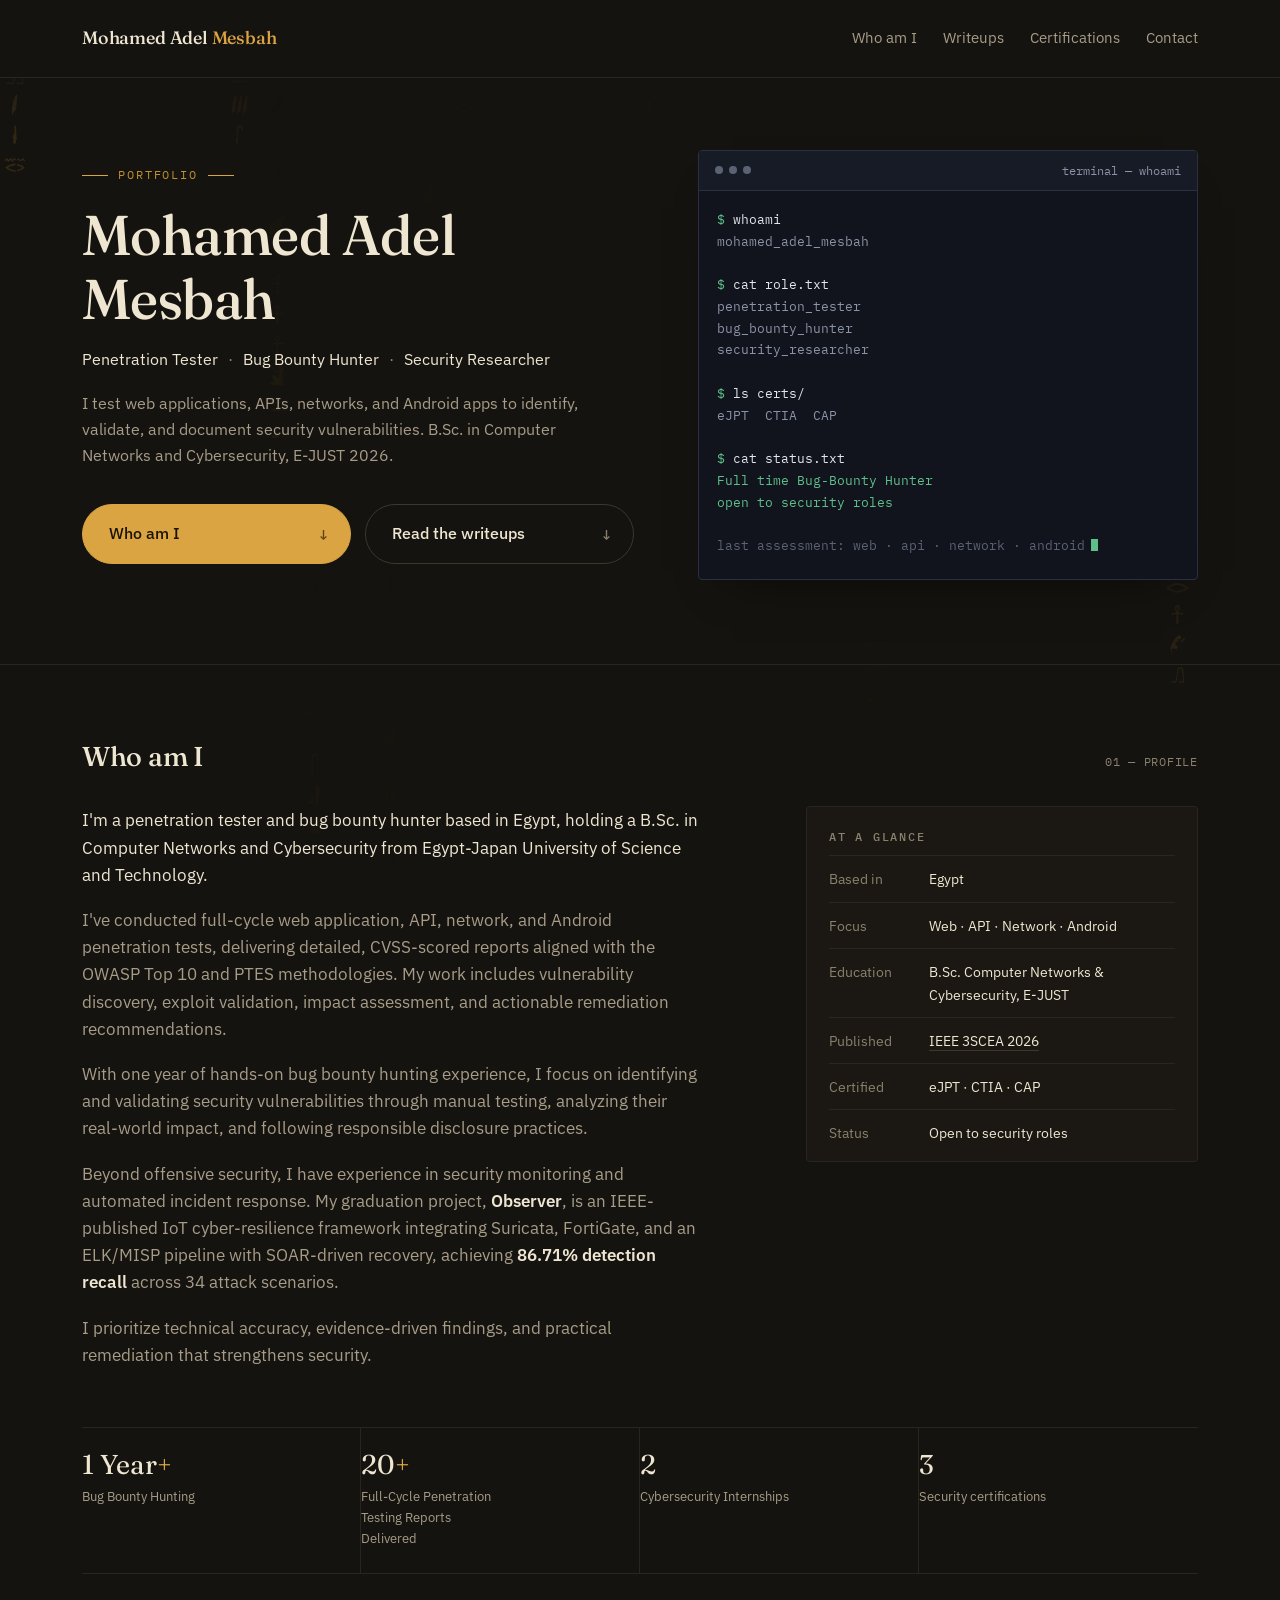
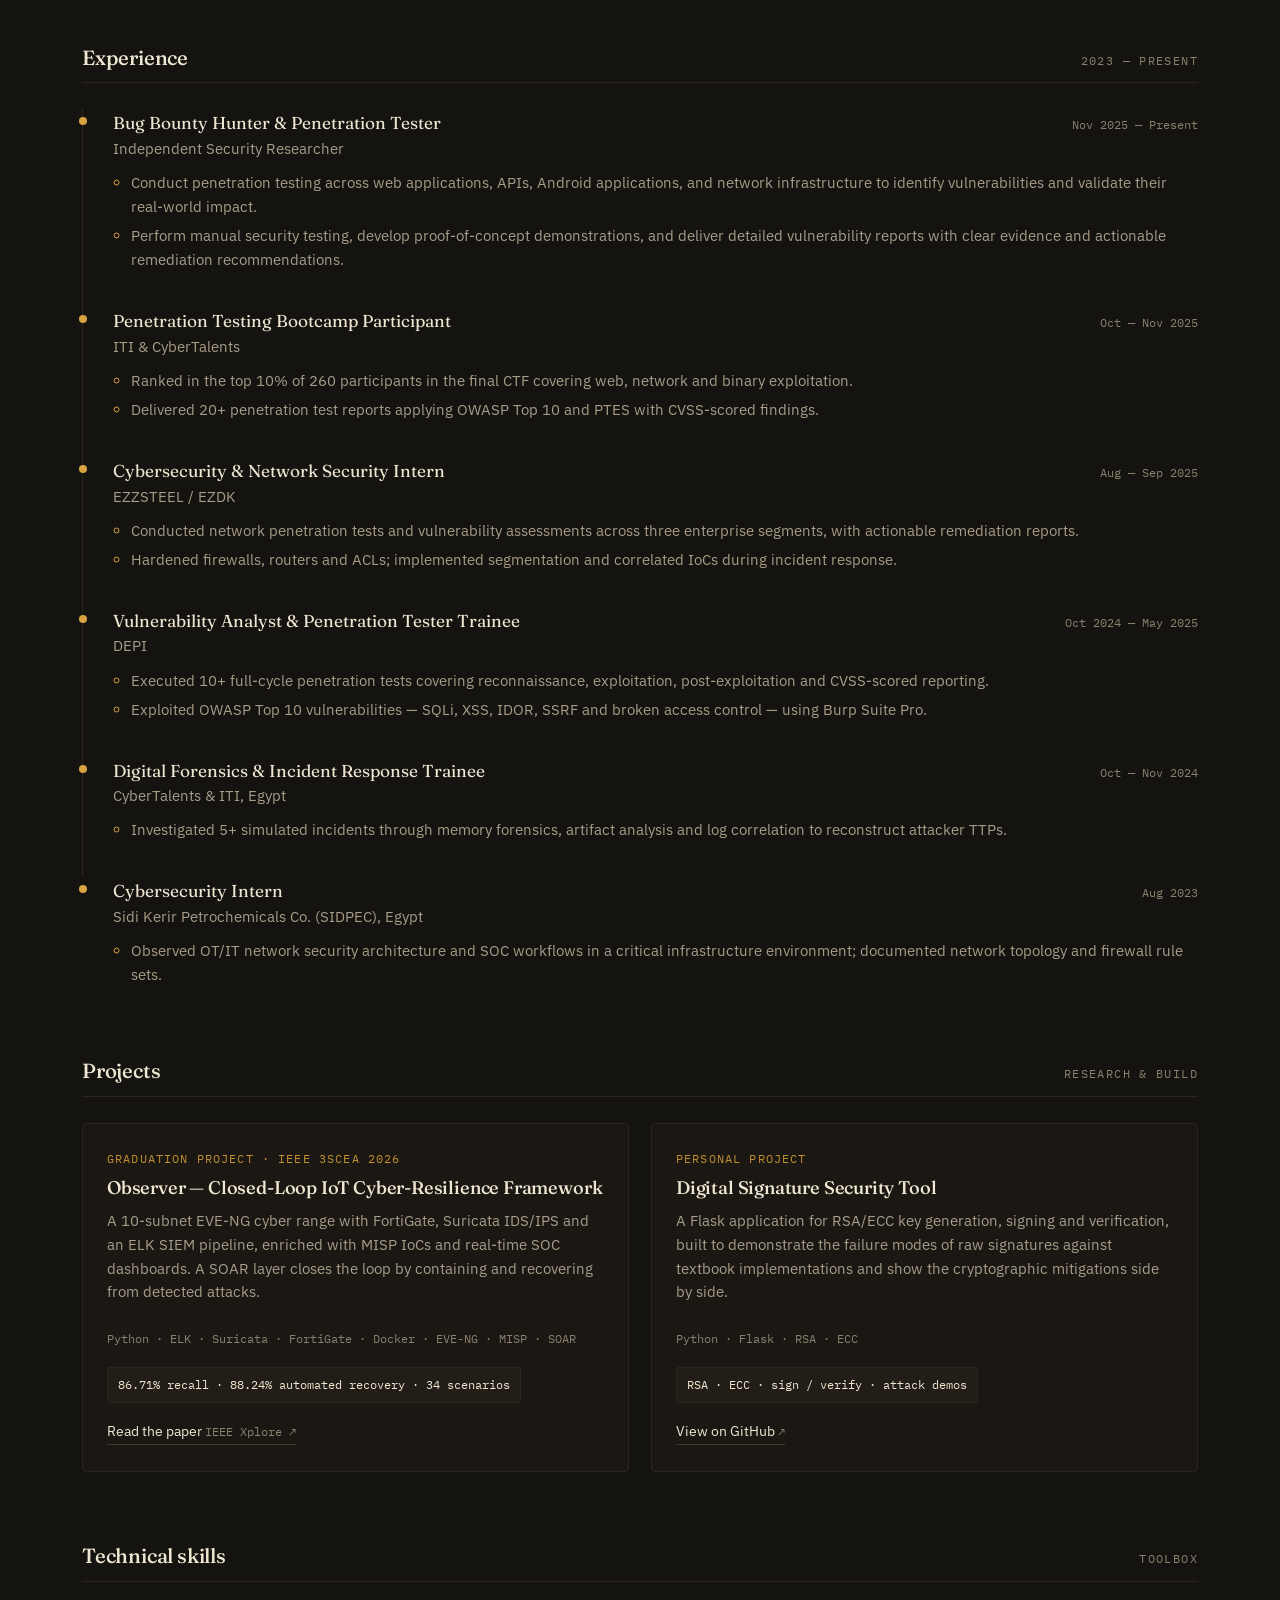
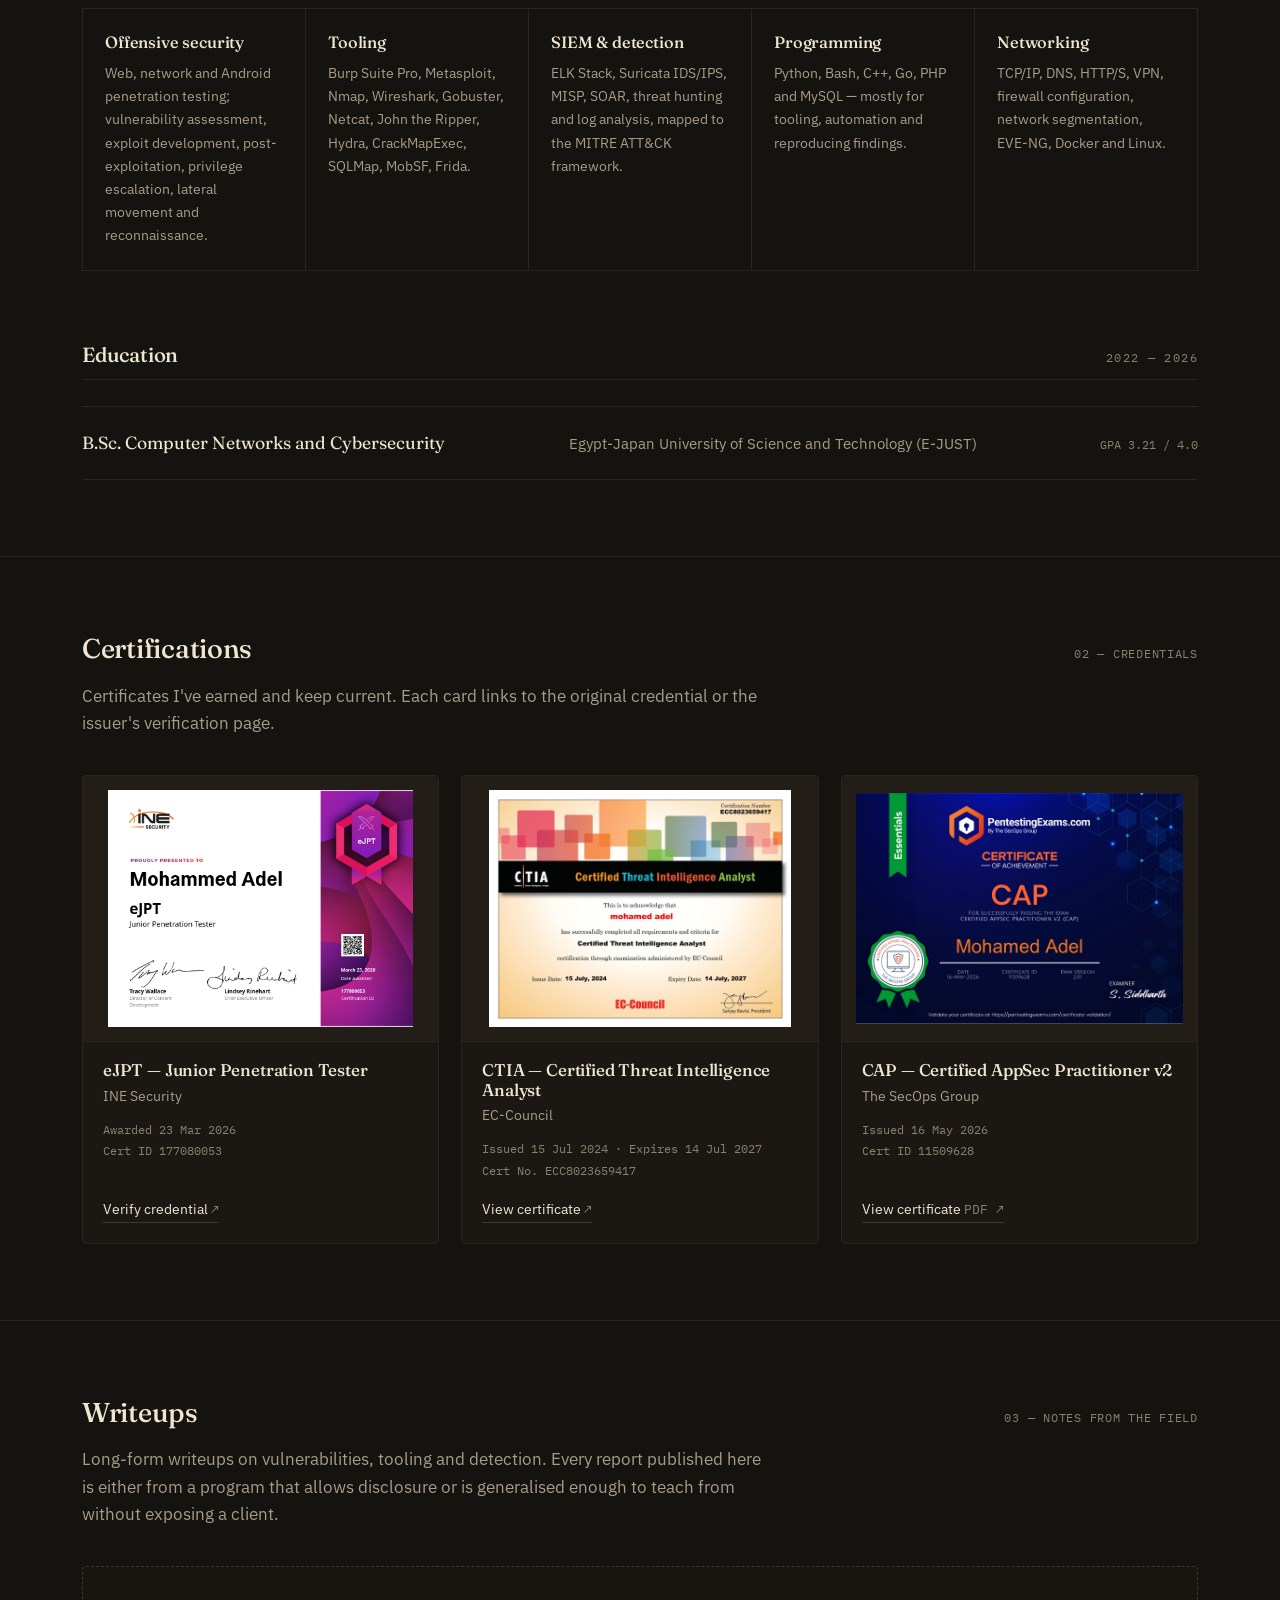
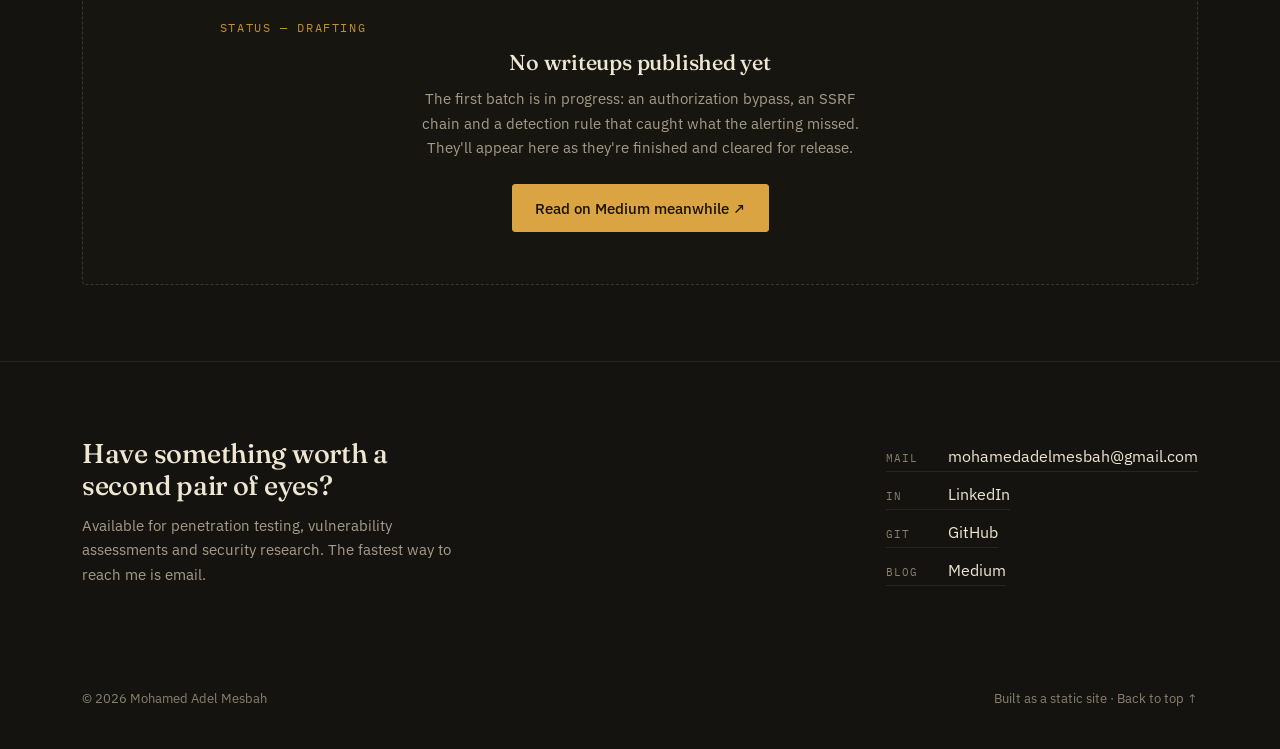
==== commit 63f28d4e: "Add trailing rule after the eyebrow label" ====
--- a/index.html
+++ b/index.html
@@ -212,7 +212,8 @@
     align-items:center;
     gap:10px;
   }
-  .eyebrow::before{
+  .eyebrow::before,
+  .eyebrow::after{
     content:"";
     width:26px; height:1px;
     background:var(--signal);
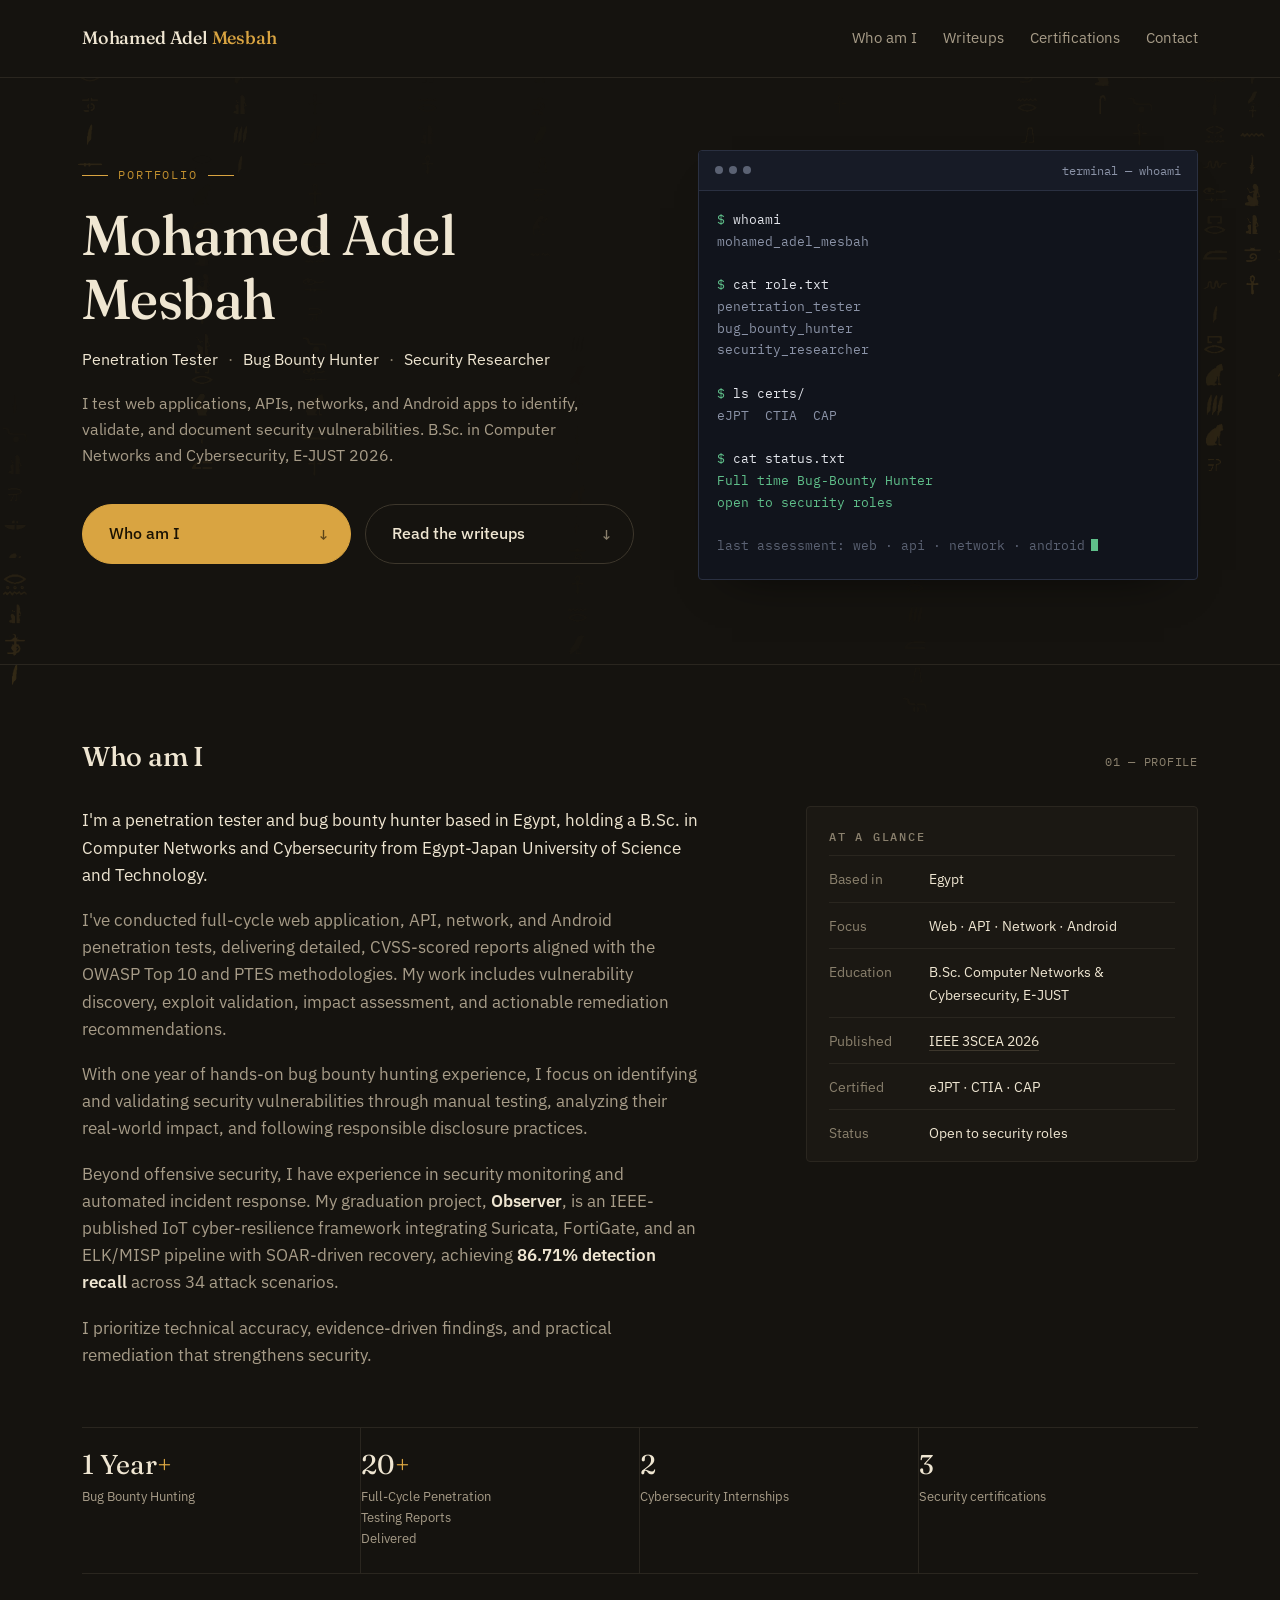
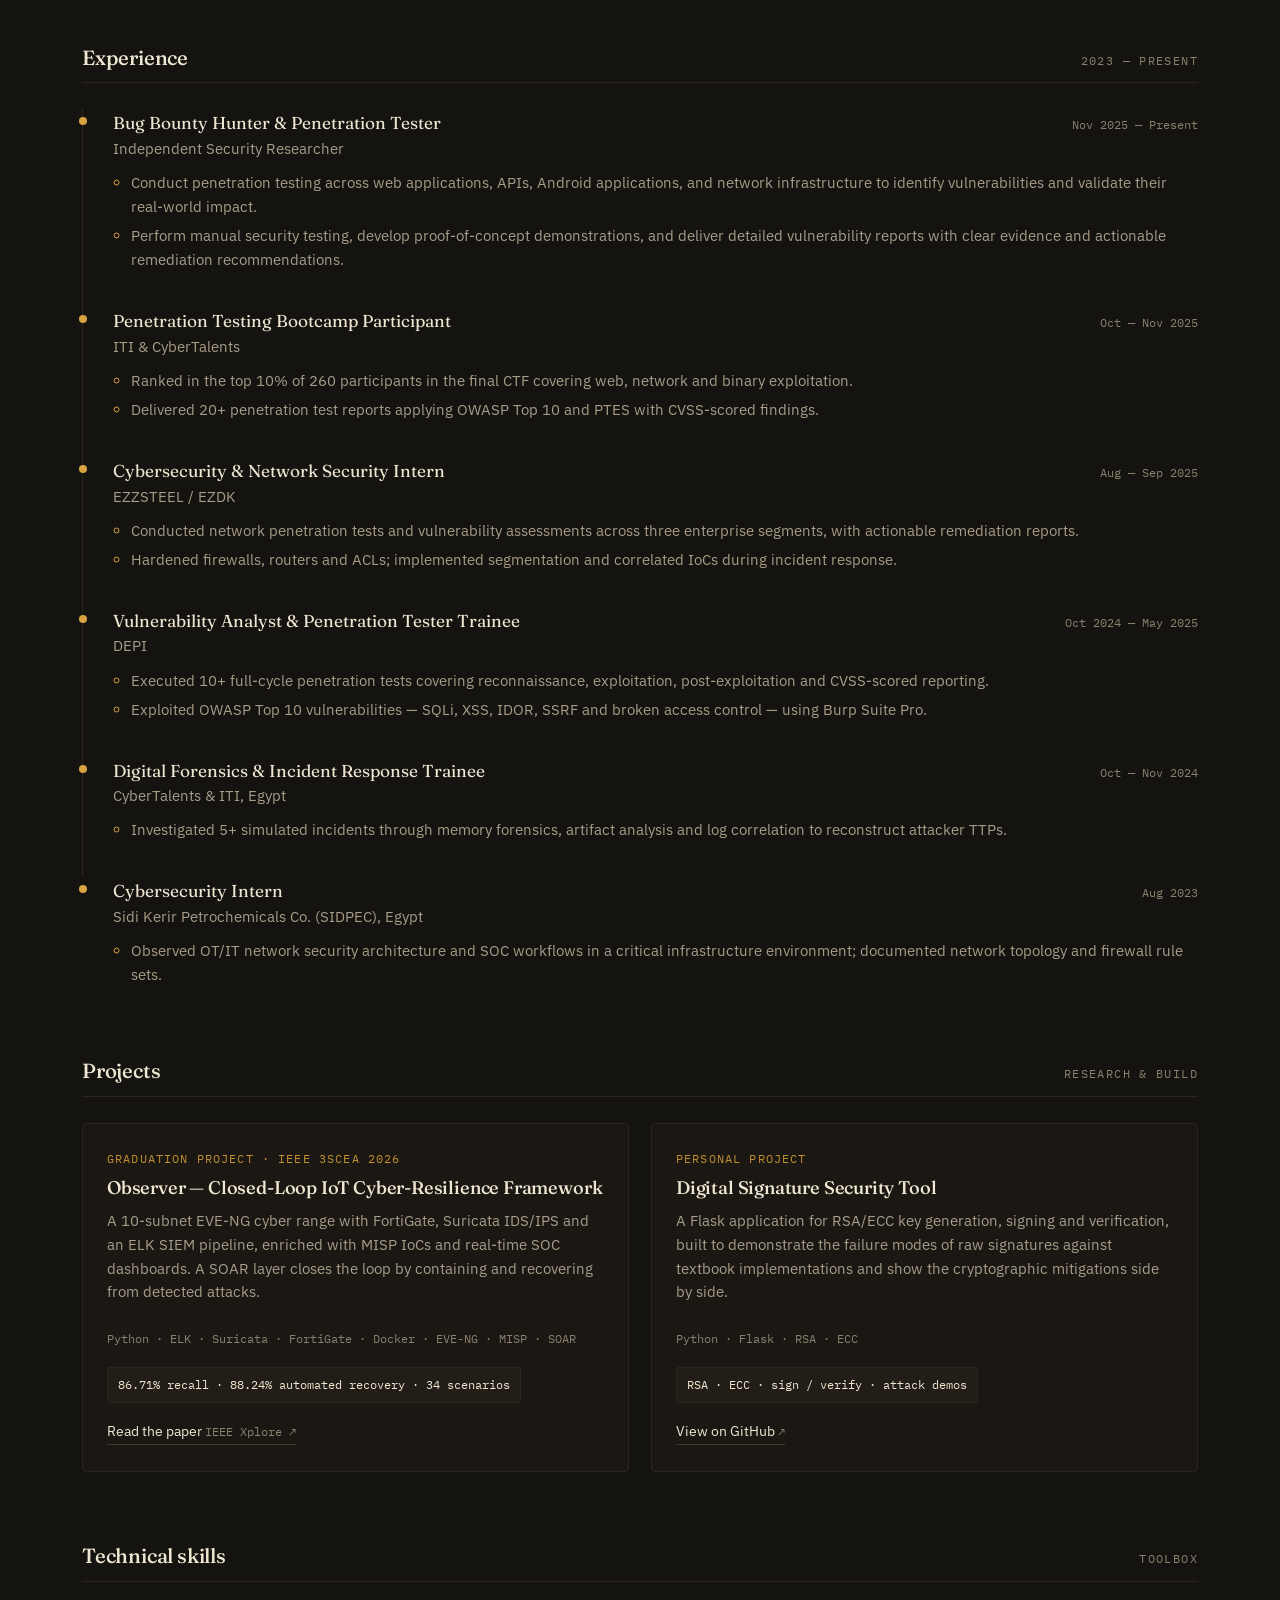
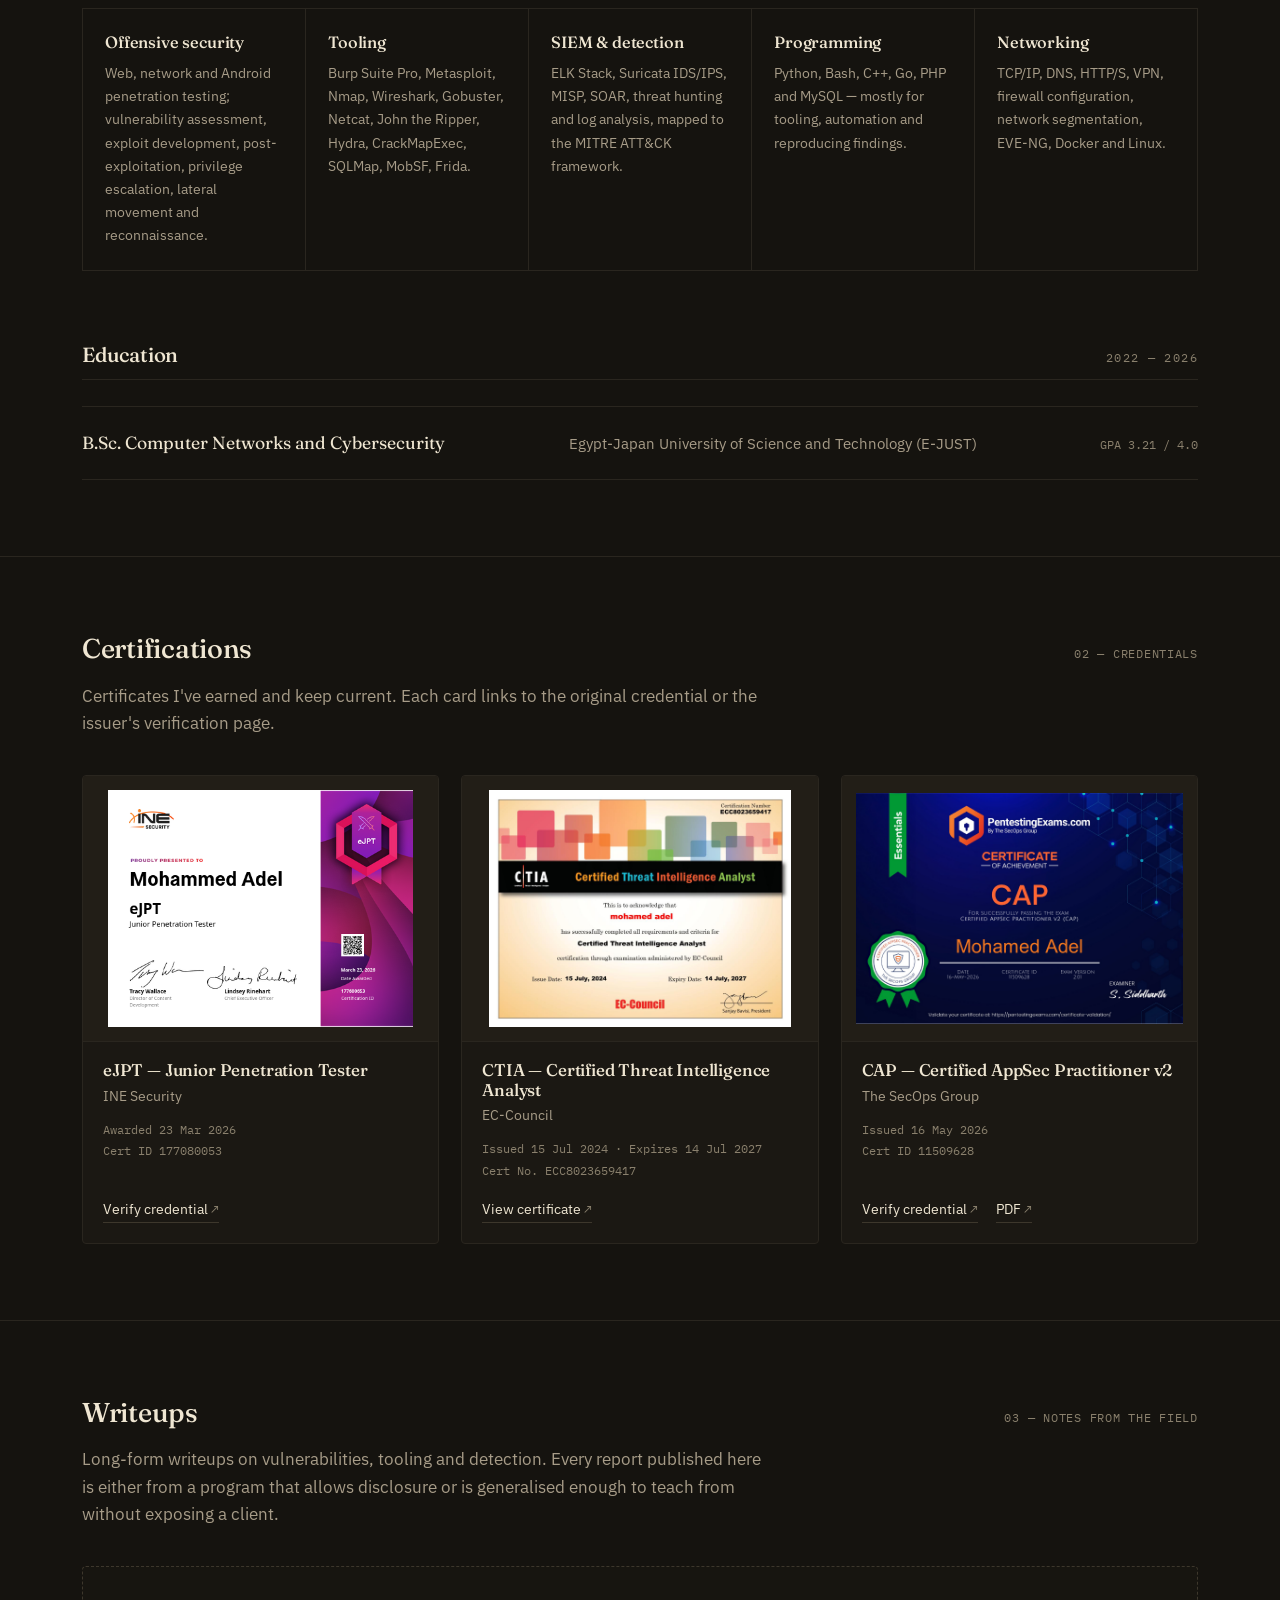
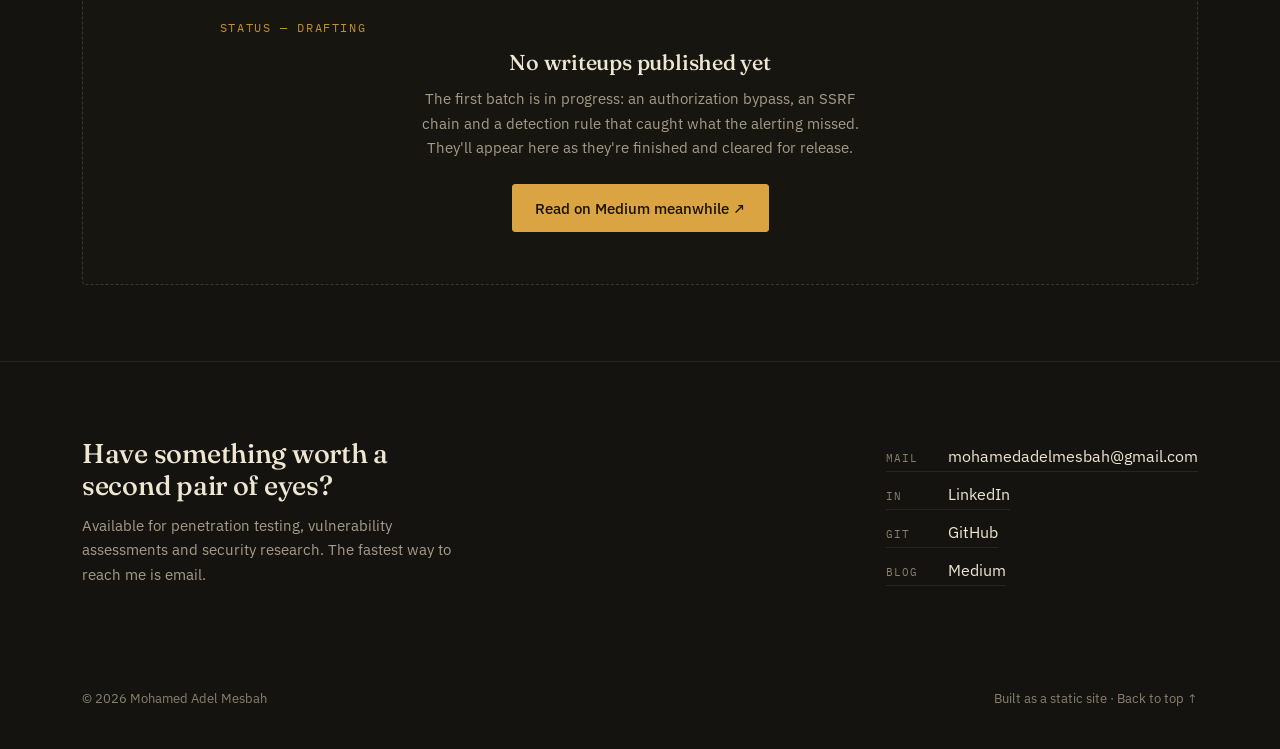
==== commit 071eaf3c: "Move CAP credential link to CAP, keep CTIA on its certificate image" ====
--- a/index.html
+++ b/index.html
@@ -672,6 +672,14 @@
     padding-bottom:2px;
     transition:color .15s ease, border-color .15s ease;
   }
+  .cert .cert-links{
+    margin-top:auto;
+    display:flex;
+    flex-wrap:wrap;
+    align-items:baseline;
+    gap:8px 18px;
+  }
+  .cert .cert-links .cert-link{ margin-top:0; }
   .cert .cert-link:hover{ color:var(--signal-dim); border-color:var(--signal); }
   .cert .cert-link .mono{ color:var(--text-faint); font-size:.82rem; }
 
@@ -1064,7 +1072,7 @@
             <h4>CTIA — Certified Threat Intelligence Analyst</h4>
             <span class="issuer">EC-Council</span>
             <span class="cert-meta">Issued 15 Jul 2024 · Expires 14 Jul 2027<br>Cert No. ECC8023659417</span>
-            <a class="cert-link" href="https://candidate.speedexam.net/certificate.aspx?SSTATE=am4131EniU8ntjp4bO5mXXRWQ6R4t58yfA4h56ePPPGsJp7s98iG72rQ5Tlx922+ial7kOZNtsGrljtqAuTdjBC4OTEuEd5IFVoZq9dd+Ww=" target="_blank" rel="noopener">View certificate <span class="mono">↗</span></a>
+            <a class="cert-link" href="photos/CTIA.jpeg" target="_blank" rel="noopener">View certificate <span class="mono">↗</span></a>
           </div>
         </article>
 
@@ -1076,7 +1084,10 @@
             <h4>CAP — Certified AppSec Practitioner v2</h4>
             <span class="issuer">The SecOps Group</span>
             <span class="cert-meta">Issued 16 May 2026<br>Cert ID 11509628</span>
-            <a class="cert-link" href="photos/MohamedAdel-CertifiedAppSecPractitionerv2%28CAP%29.pdf" target="_blank" rel="noopener">View certificate <span class="mono">PDF ↗</span></a>
+            <div class="cert-links">
+              <a class="cert-link" href="https://candidate.speedexam.net/certificate.aspx?SSTATE=am4131EniU8ntjp4bO5mXXRWQ6R4t58yfA4h56ePPPGsJp7s98iG72rQ5Tlx922+ial7kOZNtsGrljtqAuTdjBC4OTEuEd5IFVoZq9dd+Ww=" target="_blank" rel="noopener">Verify credential <span class="mono">↗</span></a>
+              <a class="cert-link" href="photos/MohamedAdel-CertifiedAppSecPractitionerv2%28CAP%29.pdf" target="_blank" rel="noopener">PDF <span class="mono">↗</span></a>
+            </div>
           </div>
         </article>
       </div>
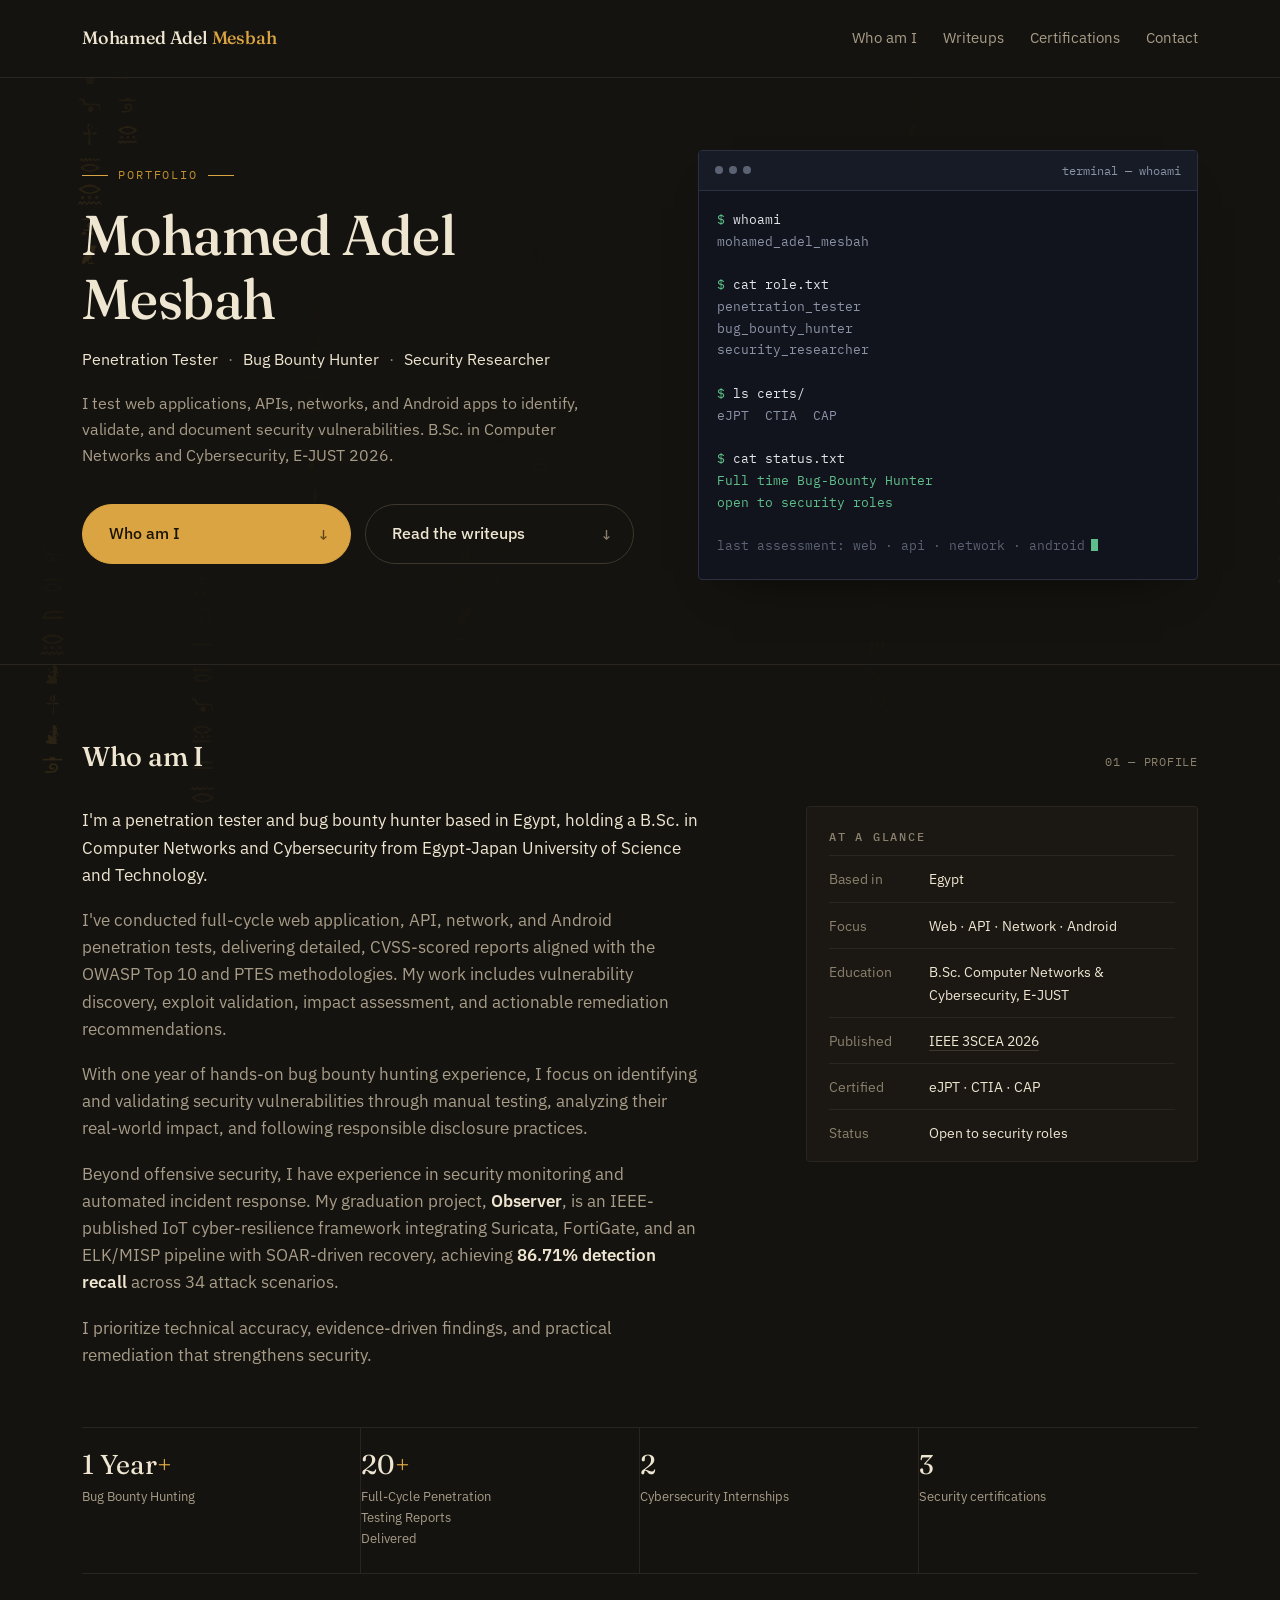
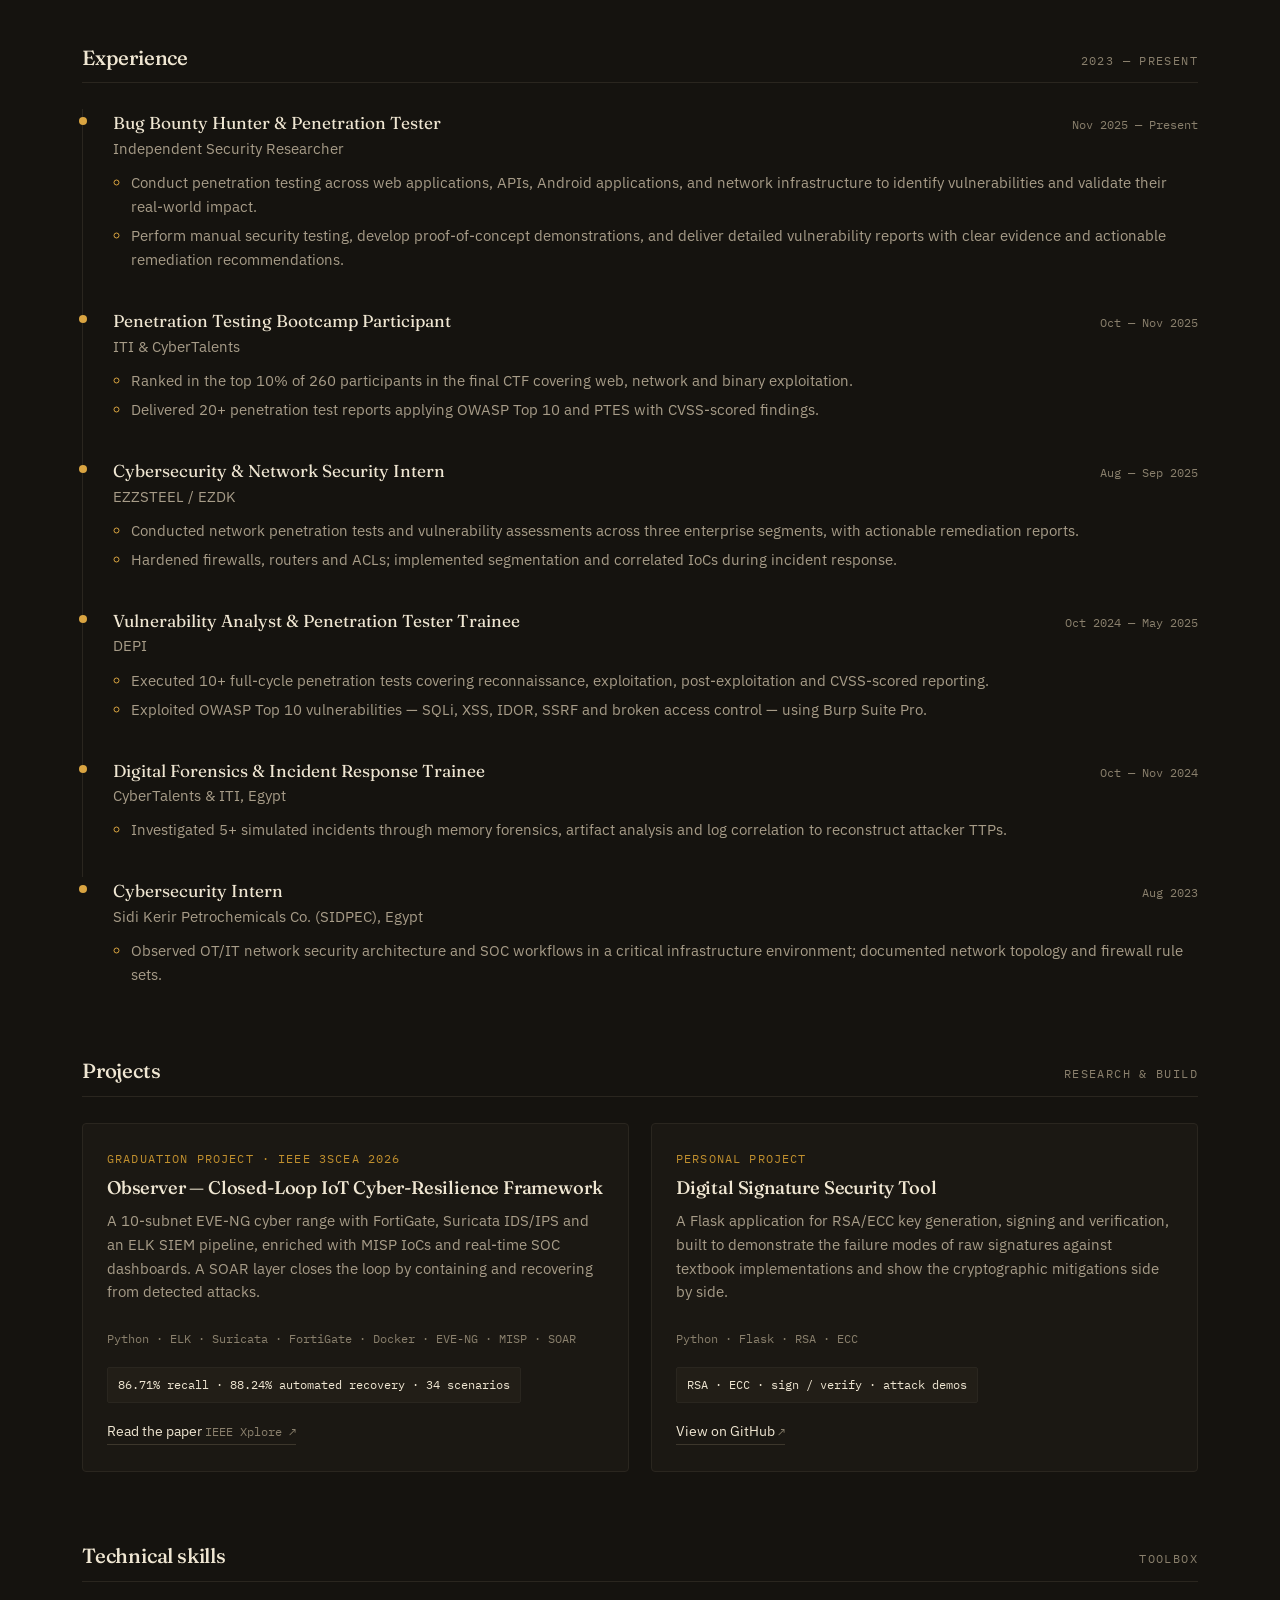
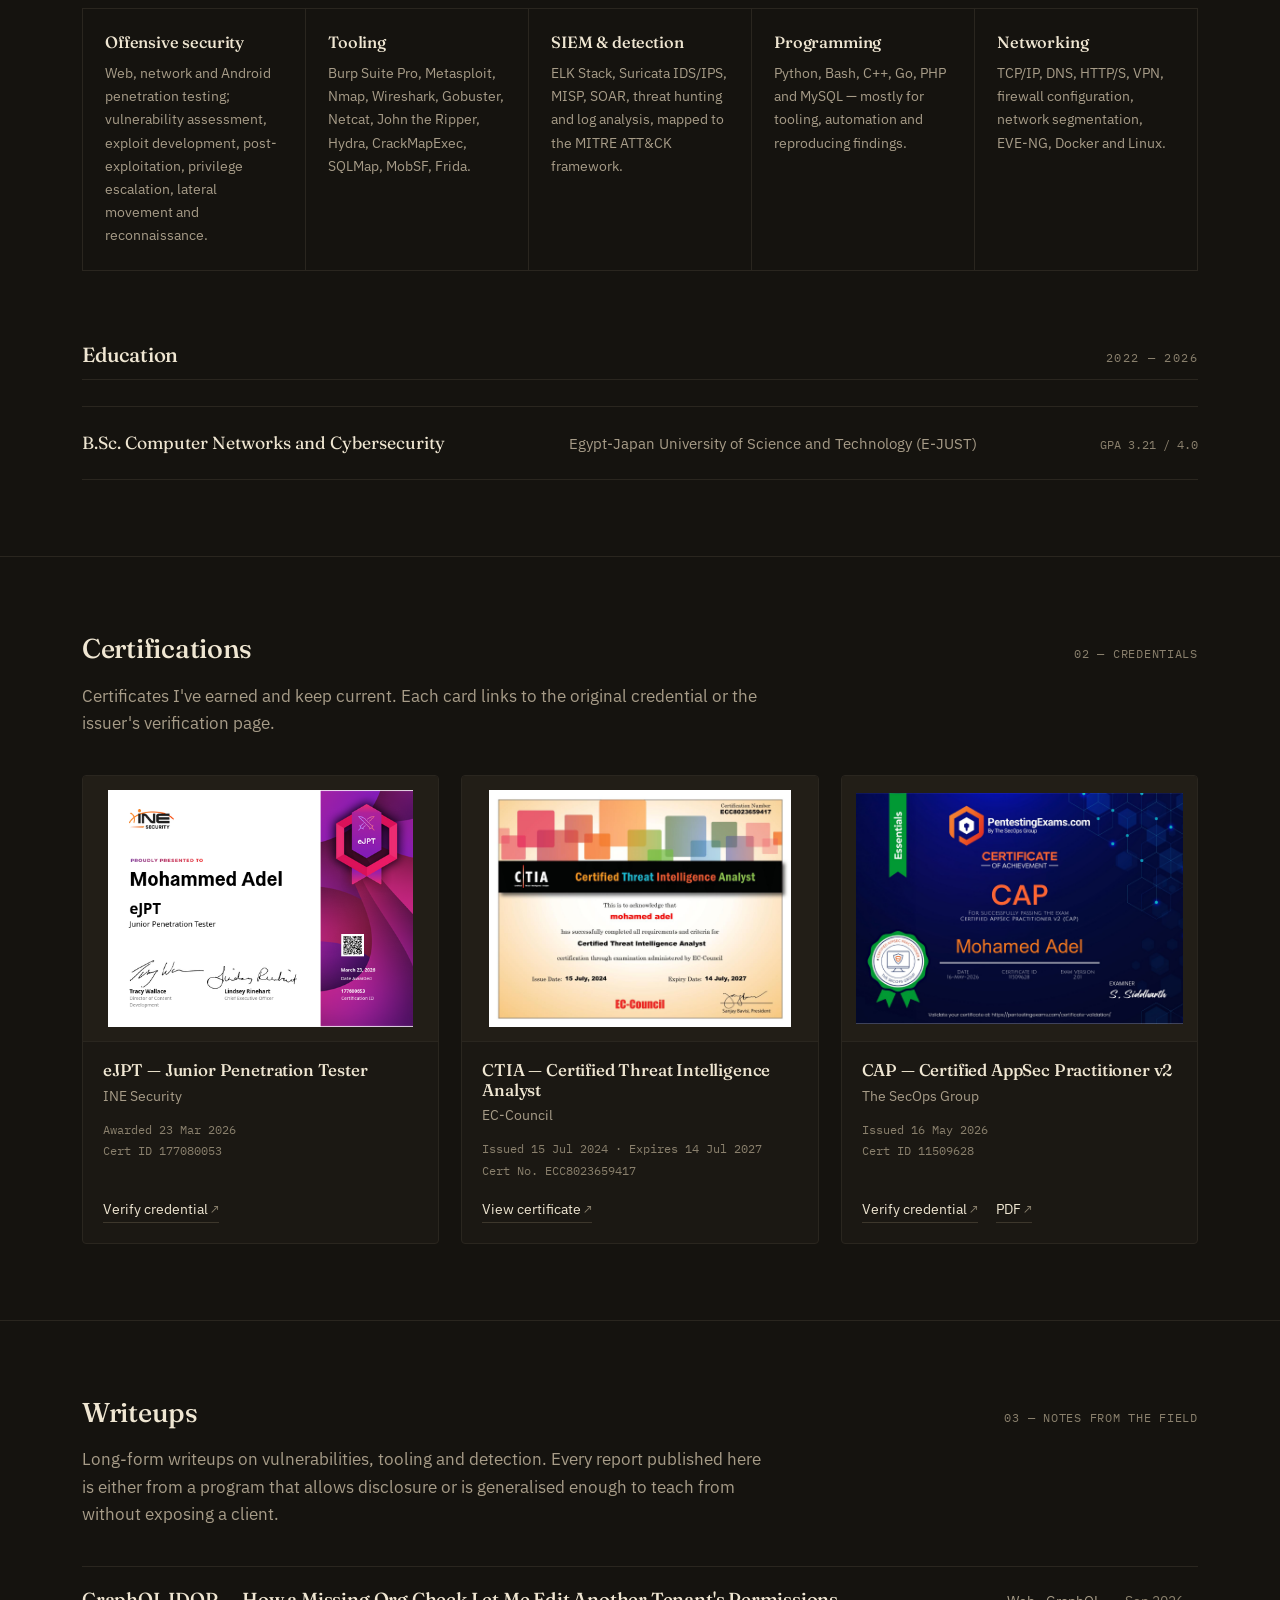
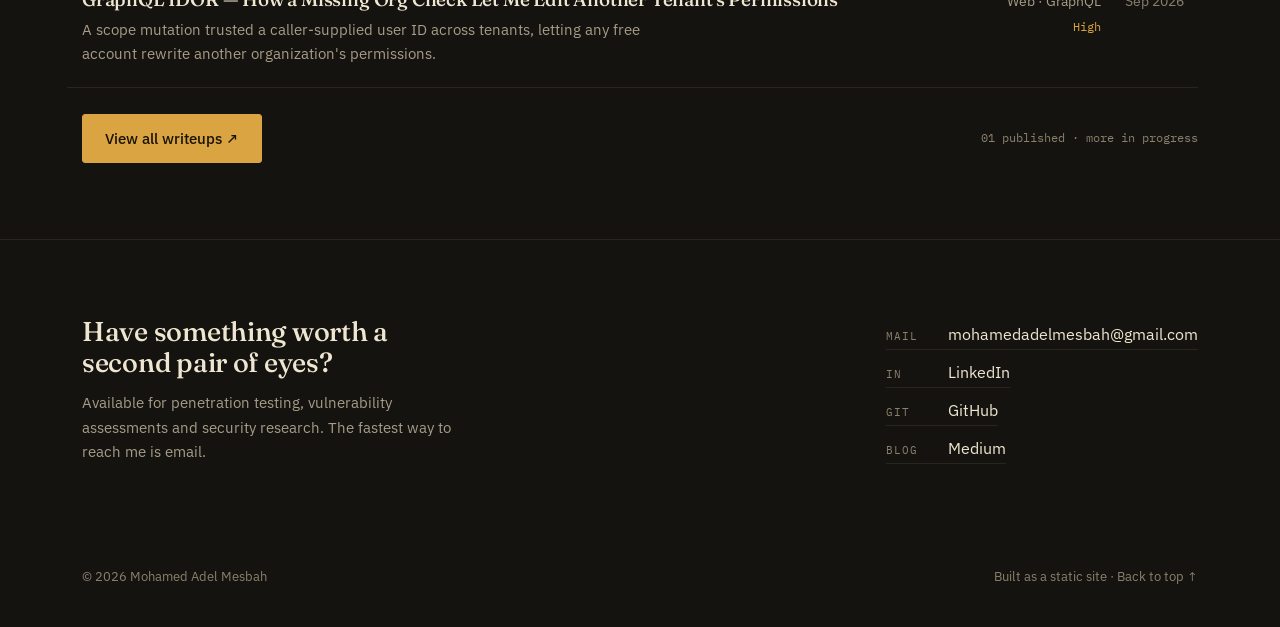
==== commit 0b56b2e4: "Publish the GraphQL IDOR writeup and a writeups archive page" ====
--- a/index.html
+++ b/index.html
@@ -684,27 +684,64 @@
   .cert .cert-link .mono{ color:var(--text-faint); font-size:.82rem; }
 
   /* ---------- writeups ---------- */
-  .empty{
-    border:1px dashed var(--line-strong);
-    border-radius:4px;
-    padding:52px 28px;
-    text-align:center;
-    background:rgba(27,24,19,.5);
-  }
-  .empty .kicker{
+  .writeups{
+    display:flex;
+    flex-direction:column;
+    border-top:1px solid var(--line);
+  }
+  .writeup-row{
+    display:grid;
+    grid-template-columns:1fr auto auto;
+    gap:24px;
+    align-items:baseline;
+    padding:22px 14px;
+    border-bottom:1px solid var(--line);
+    border-left:2px solid transparent;
+    margin-left:-16px;
+    transition:border-color .15s ease, background .15s ease;
+  }
+  .writeup-row:hover{
+    border-left-color:var(--signal);
+    background:rgba(217,164,65,.06);
+  }
+  .writeup-row h3{ font-size:1.18rem; }
+  .writeup-row .excerpt{
+    font-size:0.95rem;
+    color:var(--text-muted);
+    margin:6px 0 0;
+    max-width:62ch;
+  }
+  .writeup-meta{
+    font-size:0.85rem;
+    color:var(--text-muted);
+    white-space:nowrap;
+    text-align:right;
+    display:flex;
+    flex-direction:column;
+    gap:4px;
+  }
+  .writeup-meta .sev{ font-family:'IBM Plex Mono', monospace; font-size:0.76rem; }
+  .sev-high{ color:var(--signal); }
+  .sev-medium{ color:#c9a45a; }
+  .sev-low{ color:var(--text-faint); }
+  .writeup-date{ color:var(--text-faint); font-size:0.85rem; white-space:nowrap; }
+
+  .writeups-foot{
+    display:flex;
+    align-items:center;
+    justify-content:space-between;
+    gap:16px;
+    flex-wrap:wrap;
+    margin-top:26px;
+  }
+  .writeups-foot .foot-note{
     font-family:'IBM Plex Mono', monospace;
-    font-size:0.72rem;
-    letter-spacing:0.14em;
-    text-transform:uppercase;
-    color:var(--signal-dim);
-    margin:0 0 14px;
-  }
-  .empty h3{ font-size:1.35rem; margin-bottom:10px; }
-  .empty p{
-    color:var(--text-muted);
-    max-width:52ch;
-    margin:0 auto 24px;
-    font-size:0.96rem;
+    font-size:0.74rem;
+    color:var(--text-faint);
+  }
+  @media (max-width:640px){
+    .writeup-row{ grid-template-columns:1fr; gap:6px; }
+    .writeup-meta, .writeup-date{ text-align:left; }
   }
 
   .btn{
@@ -781,7 +818,7 @@
     <a href="#top" class="wordmark">Mohamed Adel <span>Mesbah</span></a>
     <nav id="nav">
       <a href="#about">Who am I</a>
-      <a href="#writeups">Writeups</a>
+      <a href="writeups/index.html">Writeups</a>
       <a href="#certs">Certifications</a>
       <a href="#contact">Contact</a>
     </nav>
@@ -1102,11 +1139,23 @@
       </div>
       <p class="intro">Long-form writeups on vulnerabilities, tooling and detection. Every report published here is either from a program that allows disclosure or is generalised enough to teach from without exposing a client.</p>
 
-      <div class="empty">
-        <p class="kicker">Status — drafting</p>
-        <h3>No writeups published yet</h3>
-        <p>The first batch is in progress: an authorization bypass, an SSRF chain and a detection rule that caught what the alerting missed. They'll appear here as they're finished and cleared for release.</p>
-        <a class="btn btn-primary" href="https://medium.com/@Mohamed3adel" target="_blank" rel="noopener">Read on Medium meanwhile ↗</a>
+      <div class="writeups">
+        <a class="writeup-row" href="writeups/graphql-idor.html">
+          <div>
+            <h3>GraphQL IDOR — How a Missing Org Check Let Me Edit Another Tenant's Permissions</h3>
+            <p class="excerpt">A scope mutation trusted a caller-supplied user ID across tenants, letting any free account rewrite another organization's permissions.</p>
+          </div>
+          <div class="writeup-meta">
+            <span class="program">Web · GraphQL</span>
+            <span class="sev sev-high">High</span>
+          </div>
+          <div class="writeup-date">Sep 2026</div>
+        </a>
+      </div>
+
+      <div class="writeups-foot">
+        <a class="btn btn-primary" href="writeups/index.html">View all writeups <span aria-hidden="true">↗</span></a>
+        <span class="foot-note">01 published · more in progress</span>
       </div>
     </div>
   </section>
